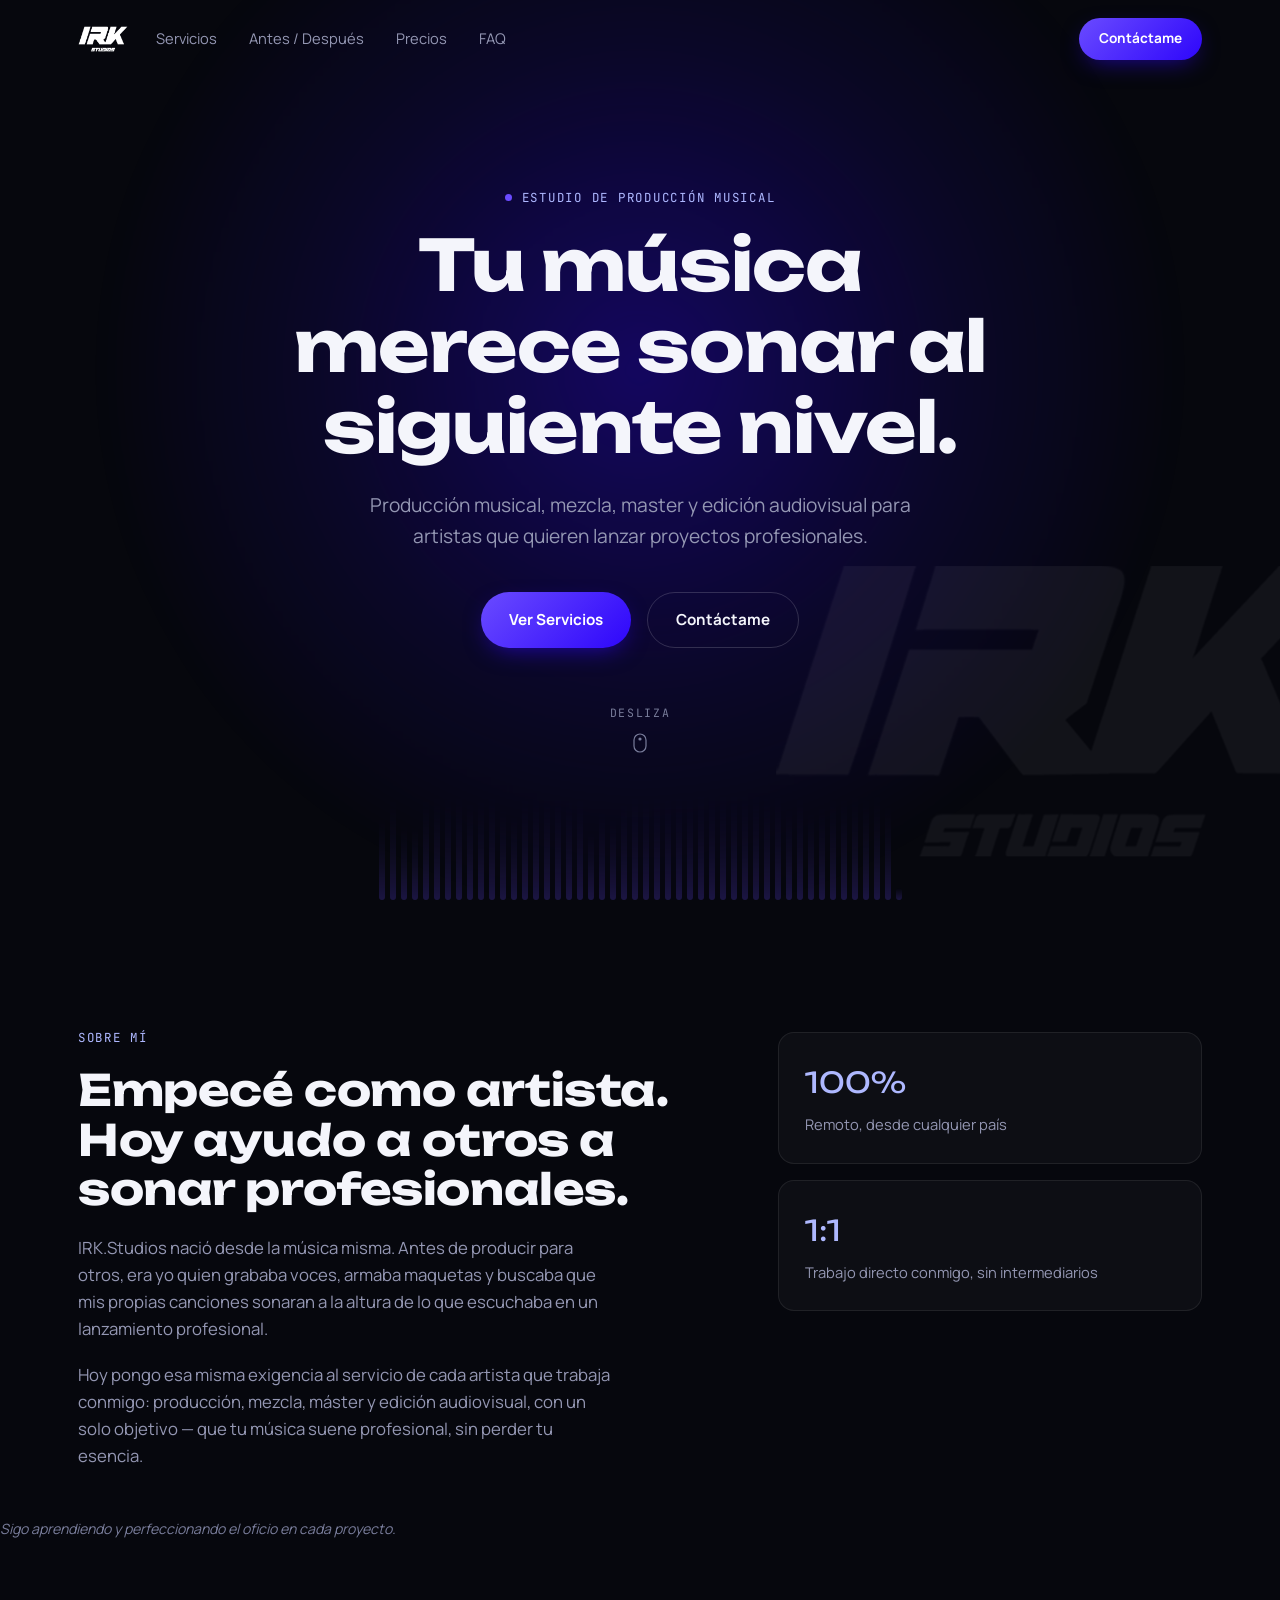
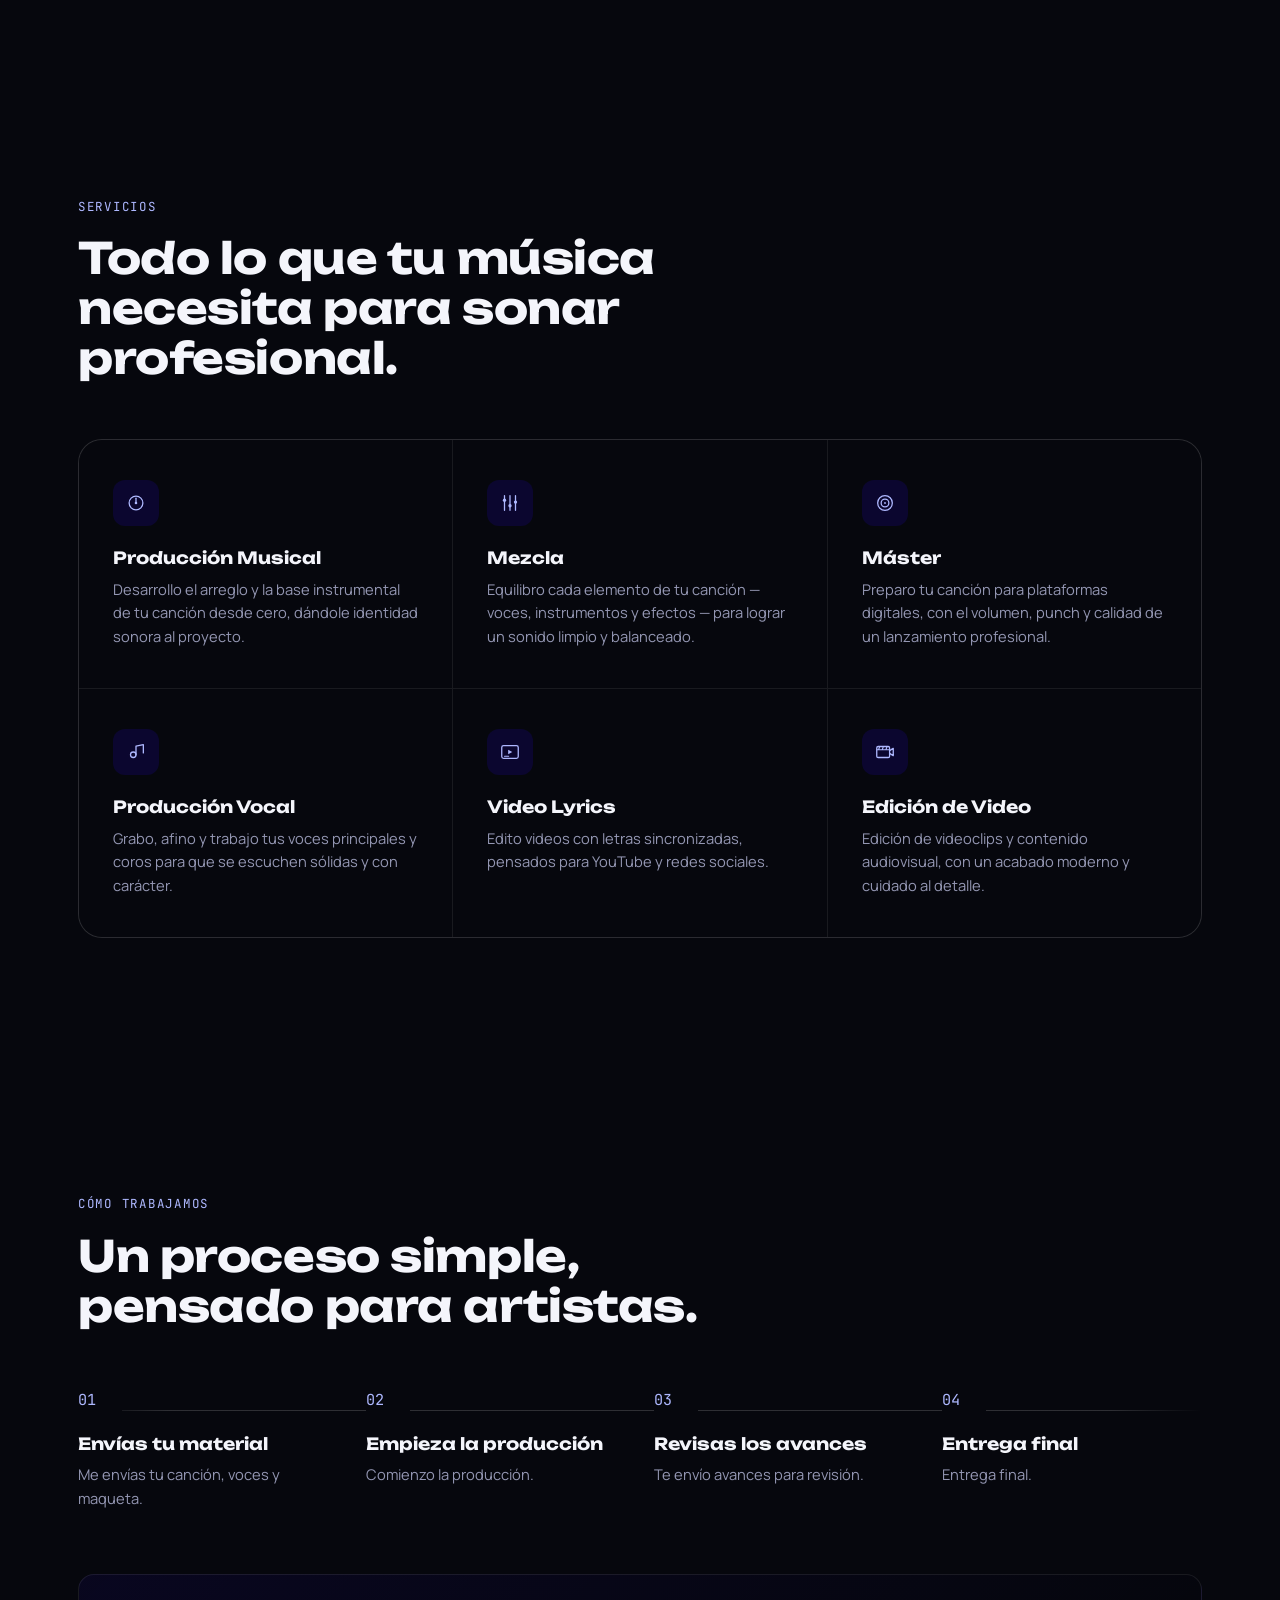
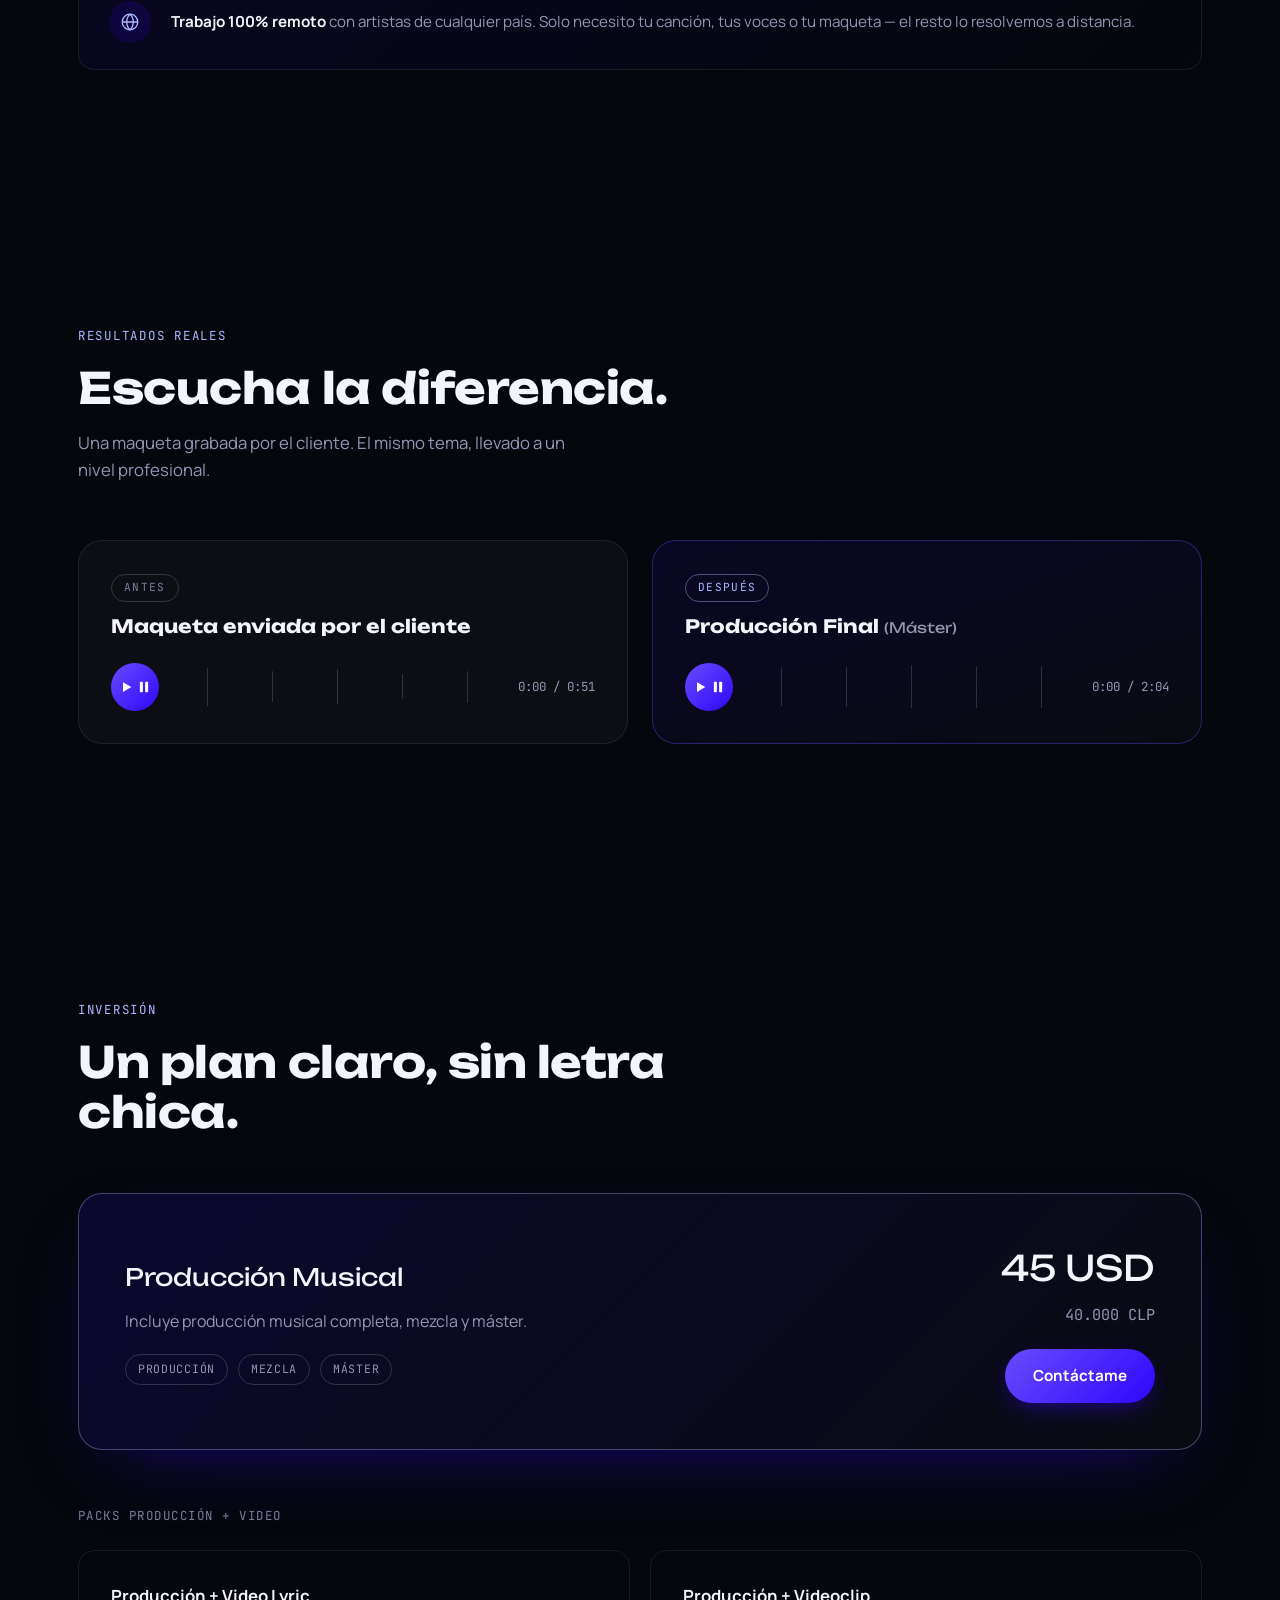
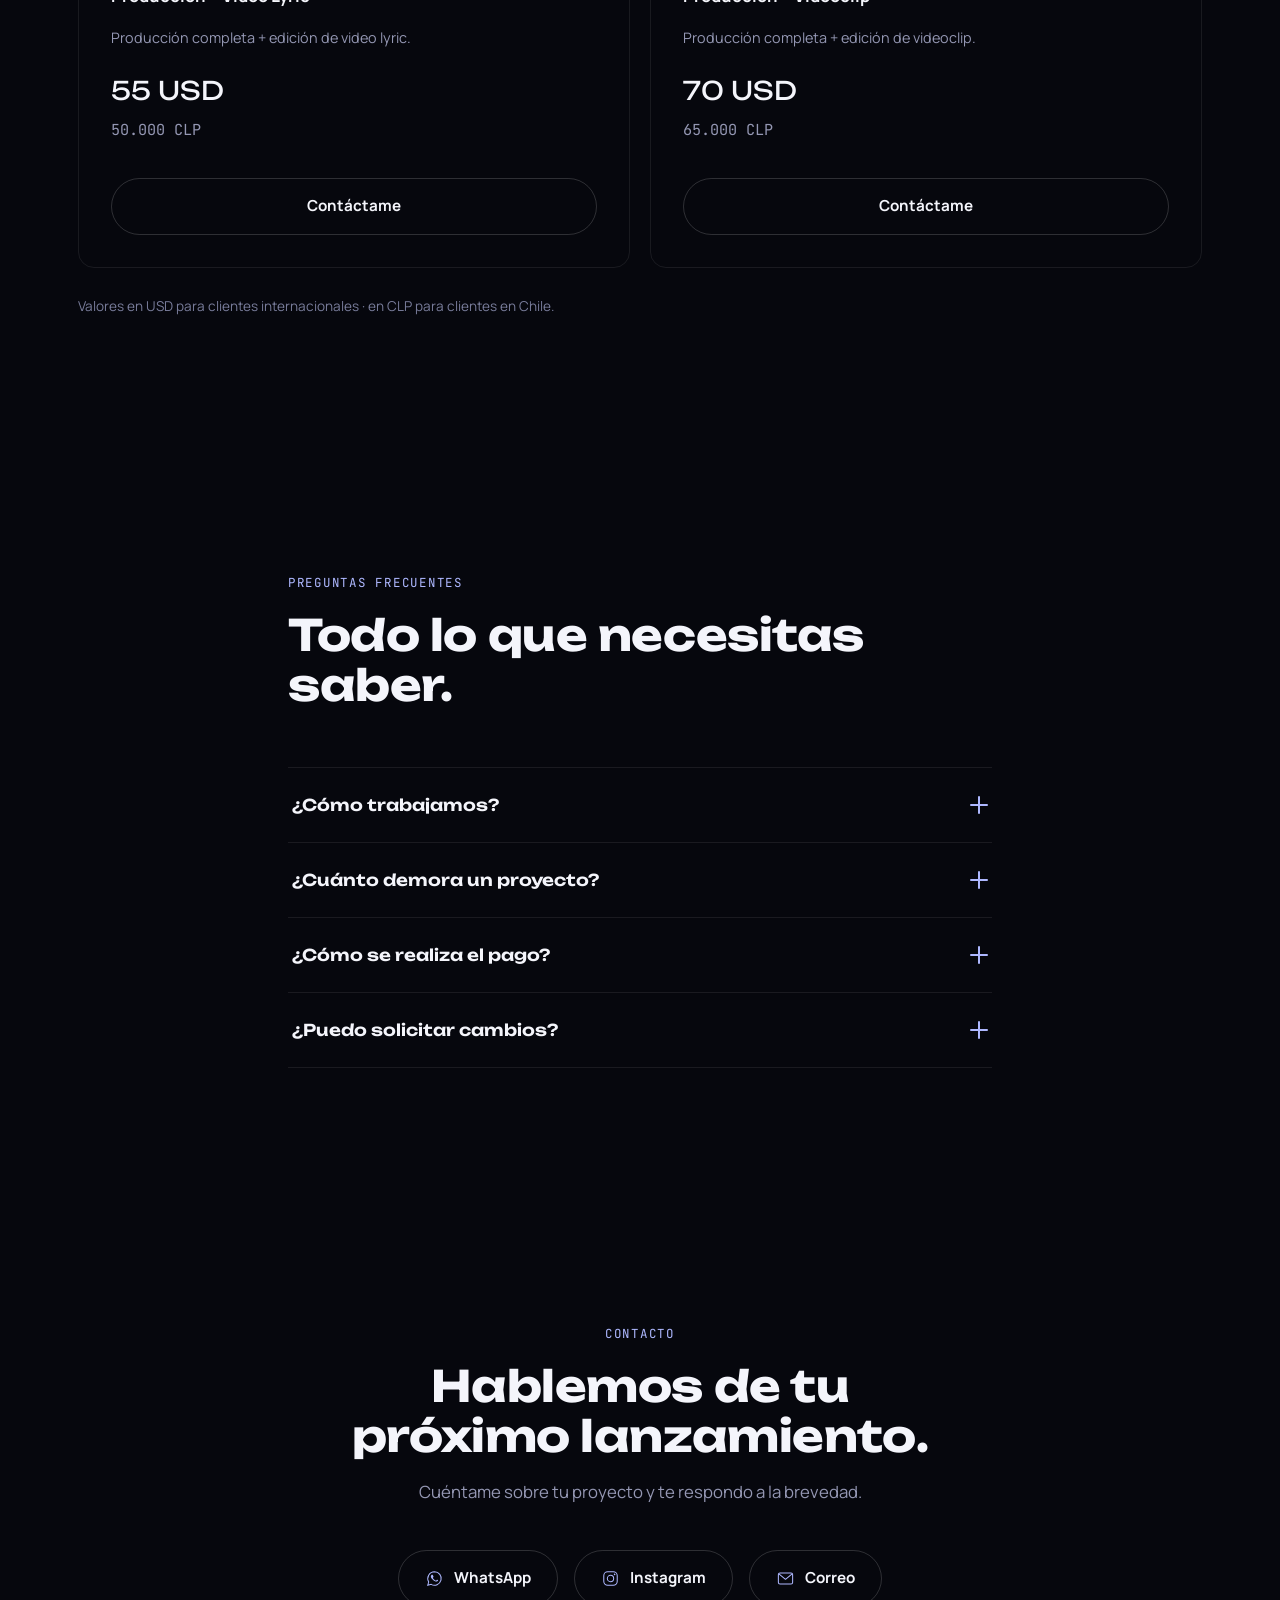
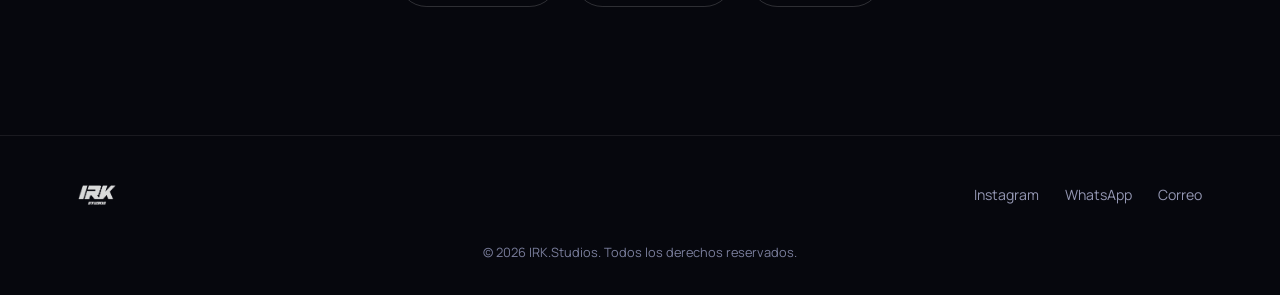
==== index.html @ c89d91d9 "Initial website upload" ====
<!DOCTYPE html>
<html lang="es">
<head>
  <meta charset="UTF-8">
  <meta name="viewport" content="width=device-width, initial-scale=1.0">
  <title>IRK.Studios — Producción Musical, Mezcla y Máster</title>
  <meta name="description" content="IRK.Studios: producción musical, mezcla, máster, producción vocal y edición audiovisual para artistas que quieren sonar profesionales. Trabajo remoto, desde cualquier país.">

  <!-- Open Graph -->
  <meta property="og:type" content="website">
  <meta property="og:title" content="IRK.Studios — Producción Musical, Mezcla y Máster">
  <meta property="og:description" content="Producción musical, mezcla, máster y edición audiovisual para artistas que quieren lanzar proyectos profesionales.">
  <meta property="og:image" content="assets/images/og-cover.jpg">
  <meta property="og:locale" content="es_CL">

  <!-- Favicon -->
  <link rel="icon" type="image/png" sizes="32x32" href="assets/images/favicon-32.png">
  <link rel="icon" type="image/png" sizes="192x192" href="assets/images/favicon-192.png">
  <link rel="apple-touch-icon" sizes="180x180" href="assets/images/favicon-180.png">

  <!-- Fonts -->
  <link rel="preconnect" href="https://fonts.googleapis.com">
  <link rel="preconnect" href="https://fonts.gstatic.com" crossorigin>
  <link href="https://fonts.googleapis.com/css2?family=Unbounded:wght@500;600;700;800&family=Manrope:wght@400;500;600;700&family=JetBrains+Mono:wght@400;500&display=swap" rel="stylesheet">

  <link rel="stylesheet" href="style.css">
</head>
<body>

  <!-- ============ NAV ============ -->
  <header class="nav" id="nav">
    <div class="nav__inner">
      <a href="#top" class="nav__brand" aria-label="IRK.Studios — Inicio">
        <img src="assets/images/irk-logo-white.png" alt="IRK.Studios" class="nav__logo">
      </a>

      <nav class="nav__links" aria-label="Navegación principal">
        <a href="#servicios">Servicios</a>
        <a href="#antes-despues">Antes / Después</a>
        <a href="#precios">Precios</a>
        <a href="#faq">FAQ</a>
      </nav>

      <a href="#contacto" class="btn btn--primary btn--small nav__cta">Contáctame</a>

      <button class="nav__toggle" id="navToggle" aria-label="Abrir menú" aria-expanded="false" aria-controls="mobileMenu">
        <span></span><span></span><span></span>
      </button>
    </div>
  </header>

  <!-- ============ MOBILE MENU ============ -->
  <div class="mobile-menu" id="mobileMenu">
    <nav class="mobile-menu__links" aria-label="Navegación móvil">
      <a href="#servicios">Servicios</a>
      <a href="#antes-despues">Antes / Después</a>
      <a href="#precios">Precios</a>
      <a href="#faq">FAQ</a>
      <a href="#contacto" class="btn btn--primary mobile-menu__cta">Contáctame</a>
    </nav>
    <div class="mobile-menu__social">
      <a href="https://www.instagram.com/irk.studios/" target="_blank" rel="noopener">Instagram</a>
      <!-- TODO: replace with real WhatsApp number -->
      <a href="https://wa.me/56900000000" target="_blank" rel="noopener">WhatsApp</a>
      <!-- TODO: replace with real email -->
      <a href="mailto:contacto@irkstudios.com">Correo</a>
    </div>
  </div>

  <main id="top">

    <!-- ============ HERO ============ -->
    <section class="hero">
      <div class="hero__bg" aria-hidden="true">
        <div class="hero__glow"></div>
        <img src="assets/images/irk-logo-white.png" alt="" class="hero__watermark" aria-hidden="true">
        <div class="hero__eq" id="heroEq"></div>
      </div>

      <div class="hero__content">
        <p class="eyebrow hero__eyebrow"><span class="eyebrow__dot" aria-hidden="true"></span>Estudio de producción musical</p>
        <h1 class="hero__title">Tu música merece sonar al siguiente nivel.</h1>
        <p class="hero__subtitle">Producción musical, mezcla, master y edición audiovisual para artistas que quieren lanzar proyectos profesionales.</p>
        <div class="hero__actions">
          <a href="#servicios" class="btn btn--primary">Ver Servicios</a>
          <a href="#contacto" class="btn btn--ghost">Contáctame</a>
        </div>
      </div>

      <a href="#sobre-mi" class="hero__scroll" aria-label="Desplázate para ver más">
        <span>Desliza</span>
        <svg width="14" height="20" viewBox="0 0 14 20" fill="none"><rect x="1" y="1" width="12" height="18" rx="6" stroke="currentColor" stroke-width="1.2"/><circle class="hero__scroll-dot" cx="7" cy="6" r="1.6" fill="currentColor"/></svg>
      </a>
    </section>

    <!-- ============ ABOUT ============ -->
    <section class="about section" id="sobre-mi">
      <div class="section__inner about__grid reveal">
        <div class="about__main">
          <p class="eyebrow">Sobre mí</p>
          <h2 class="section__title">Empecé como artista.<br>Hoy ayudo a otros a sonar profesionales.</h2>
          <p class="about__text">
            IRK.Studios nació desde la música misma. Antes de producir para otros, era yo quien grababa voces,
            armaba maquetas y buscaba que mis propias canciones sonaran a la altura de lo que escuchaba en
            un lanzamiento profesional.
          </p>
          <p class="about__text">
            Hoy pongo esa misma exigencia al servicio de cada artista que trabaja conmigo: producción, mezcla,
            máster y edición audiovisual, con un solo objetivo — que tu música suene profesional, sin perder tu esencia.
          </p>
        </div>
        <div class="about__side">
          <div class="about__card">
            <span class="about__card-number">100%</span>
            <span class="about__card-label">Remoto, desde cualquier país</span>
          </div>
          <div class="about__card">
            <span class="about__card-number">1:1</span>
            <span class="about__card-label">Trabajo directo conmigo, sin intermediarios</span>
          </div>
        </div>
      </div>
      <p class="about__note reveal">Sigo aprendiendo y perfeccionando el oficio en cada proyecto.</p>
    </section>

    <!-- ============ SERVICES ============ -->
    <section class="services section" id="servicios">
      <div class="section__inner">
        <div class="section__head reveal">
          <p class="eyebrow">Servicios</p>
          <h2 class="section__title">Todo lo que tu música necesita para sonar profesional.</h2>
        </div>

        <div class="services__grid">

          <article class="service-card reveal">
            <span class="service-card__icon">
              <svg viewBox="0 0 24 24" fill="none"><circle cx="12" cy="12" r="7.5" stroke="currentColor" stroke-width="1.4"/><line x1="12" y1="12" x2="12" y2="6.8" stroke="currentColor" stroke-width="1.4" stroke-linecap="round"/><circle cx="12" cy="12" r="1.4" fill="currentColor"/></svg>
            </span>
            <h3>Producción Musical</h3>
            <p>Desarrollo el arreglo y la base instrumental de tu canción desde cero, dándole identidad sonora al proyecto.</p>
          </article>

          <article class="service-card reveal">
            <span class="service-card__icon">
              <svg viewBox="0 0 24 24" fill="none"><line x1="6" y1="4" x2="6" y2="20" stroke="currentColor" stroke-width="1.4" stroke-linecap="round"/><circle cx="6" cy="9" r="1.8" fill="currentColor"/><line x1="12" y1="4" x2="12" y2="20" stroke="currentColor" stroke-width="1.4" stroke-linecap="round"/><circle cx="12" cy="15" r="1.8" fill="currentColor"/><line x1="18" y1="4" x2="18" y2="20" stroke="currentColor" stroke-width="1.4" stroke-linecap="round"/><circle cx="18" cy="11" r="1.8" fill="currentColor"/></svg>
            </span>
            <h3>Mezcla</h3>
            <p>Equilibro cada elemento de tu canción — voces, instrumentos y efectos — para lograr un sonido limpio y balanceado.</p>
          </article>

          <article class="service-card reveal">
            <span class="service-card__icon">
              <svg viewBox="0 0 24 24" fill="none"><circle cx="12" cy="12" r="8" stroke="currentColor" stroke-width="1.4"/><circle cx="12" cy="12" r="4.2" stroke="currentColor" stroke-width="1.4"/><circle cx="12" cy="12" r="1" fill="currentColor"/></svg>
            </span>
            <h3>Máster</h3>
            <p>Preparo tu canción para plataformas digitales, con el volumen, punch y calidad de un lanzamiento profesional.</p>
          </article>

          <article class="service-card reveal">
            <span class="service-card__icon">
              <svg viewBox="0 0 24 24" fill="none"><path d="M9 18a3 3 0 1 0 0-6 3 3 0 0 0 0 6Z" stroke="currentColor" stroke-width="1.4"/><path d="M12 15V5.5L20 4v9" stroke="currentColor" stroke-width="1.4" stroke-linecap="round" stroke-linejoin="round"/></svg>
            </span>
            <h3>Producción Vocal</h3>
            <p>Grabo, afino y trabajo tus voces principales y coros para que se escuchen sólidas y con carácter.</p>
          </article>

          <article class="service-card reveal">
            <span class="service-card__icon">
              <svg viewBox="0 0 24 24" fill="none"><rect x="3" y="5" width="18" height="14" rx="2" stroke="currentColor" stroke-width="1.4"/><path d="M10 9.5 14.5 12 10 14.5v-5Z" fill="currentColor"/><line x1="6" y1="16.6" x2="10.5" y2="16.6" stroke="currentColor" stroke-width="1.2" stroke-linecap="round"/></svg>
            </span>
            <h3>Video Lyrics</h3>
            <p>Edito videos con letras sincronizadas, pensados para YouTube y redes sociales.</p>
          </article>

          <article class="service-card reveal">
            <span class="service-card__icon">
              <svg viewBox="0 0 24 24" fill="none"><rect x="3" y="6" width="14" height="12" rx="1.5" stroke="currentColor" stroke-width="1.4"/><path d="M3 9.5h14M6.2 6 5 9.5M10.2 6 9 9.5M14.2 6 13 9.5" stroke="currentColor" stroke-width="1.2"/><path d="M17 10.5 21 8v8l-4-2.5" stroke="currentColor" stroke-width="1.4" stroke-linejoin="round"/></svg>
            </span>
            <h3>Edición de Video</h3>
            <p>Edición de videoclips y contenido audiovisual, con un acabado moderno y cuidado al detalle.</p>
          </article>

        </div>
      </div>
    </section>

    <!-- ============ WORKFLOW ============ -->
    <section class="workflow section" id="proceso">
      <div class="section__inner">
        <div class="section__head reveal">
          <p class="eyebrow">Cómo trabajamos</p>
          <h2 class="section__title">Un proceso simple, pensado para artistas.</h2>
        </div>

        <ol class="workflow__steps">
          <li class="workflow__step reveal">
            <span class="workflow__number">01</span>
            <h3>Envías tu material</h3>
            <p>Me envías tu canción, voces y maqueta.</p>
          </li>
          <li class="workflow__step reveal">
            <span class="workflow__number">02</span>
            <h3>Empieza la producción</h3>
            <p>Comienzo la producción.</p>
          </li>
          <li class="workflow__step reveal">
            <span class="workflow__number">03</span>
            <h3>Revisas los avances</h3>
            <p>Te envío avances para revisión.</p>
          </li>
          <li class="workflow__step reveal">
            <span class="workflow__number">04</span>
            <h3>Entrega final</h3>
            <p>Entrega final.</p>
          </li>
        </ol>

        <div class="remote-strip reveal">
          <span class="remote-strip__icon" aria-hidden="true">
            <svg viewBox="0 0 24 24" fill="none"><circle cx="12" cy="12" r="8.5" stroke="currentColor" stroke-width="1.4"/><path d="M3.5 12h17M12 3.5c2.4 2.3 3.6 5.2 3.6 8.5s-1.2 6.2-3.6 8.5c-2.4-2.3-3.6-5.2-3.6-8.5S9.6 5.8 12 3.5Z" stroke="currentColor" stroke-width="1.4"/></svg>
          </span>
          <p><strong>Trabajo 100% remoto</strong> con artistas de cualquier país. Solo necesito tu canción, tus voces o tu maqueta — el resto lo resolvemos a distancia.</p>
        </div>
      </div>
    </section>

    <!-- ============ BEFORE / AFTER ============ -->
    <section class="compare section" id="antes-despues">
      <div class="section__inner">
        <div class="section__head reveal">
          <p class="eyebrow">Resultados reales</p>
          <h2 class="section__title">Escucha la diferencia.</h2>
          <p class="section__lead">Una maqueta grabada por el cliente. El mismo tema, llevado a un nivel profesional.</p>
        </div>

        <div class="compare__grid reveal">
          <div class="wave-player" data-track="maqueta">
            <div class="wave-player__head">
              <span class="wave-player__tag">Antes</span>
              <h3>Maqueta enviada por el cliente</h3>
            </div>
            <div class="wave-player__controls">
              <button class="wave-play" type="button" aria-label="Reproducir maqueta">
                <svg class="icon-play" viewBox="0 0 24 24" fill="none"><path d="M8 5.5v13l11-6.5-11-6.5Z" fill="currentColor"/></svg>
                <svg class="icon-pause" viewBox="0 0 24 24" fill="none" hidden><rect x="6.5" y="5" width="4" height="14" rx="1" fill="currentColor"/><rect x="13.5" y="5" width="4" height="14" rx="1" fill="currentColor"/></svg>
              </button>
              <div class="wave-track" tabindex="0" role="slider" aria-label="Progreso de audio" aria-valuemin="0" aria-valuemax="100" aria-valuenow="0">
                <div class="wave-bars wave-bars--bg"></div>
                <div class="wave-progress"><div class="wave-bars wave-bars--fg"></div></div>
              </div>
              <span class="wave-time"><span class="wave-time__current">0:00</span> / <span class="wave-time__duration">0:00</span></span>
            </div>
            <audio class="wave-audio" src="assets/audio/maqueta-cliente.mp3" preload="metadata"></audio>
          </div>

          <div class="wave-player wave-player--accent" data-track="master">
            <div class="wave-player__head">
              <span class="wave-player__tag wave-player__tag--accent">Después</span>
              <h3>Producción Final <span class="wave-player__sub">(Máster)</span></h3>
            </div>
            <div class="wave-player__controls">
              <button class="wave-play" type="button" aria-label="Reproducir producción final">
                <svg class="icon-play" viewBox="0 0 24 24" fill="none"><path d="M8 5.5v13l11-6.5-11-6.5Z" fill="currentColor"/></svg>
                <svg class="icon-pause" viewBox="0 0 24 24" fill="none" hidden><rect x="6.5" y="5" width="4" height="14" rx="1" fill="currentColor"/><rect x="13.5" y="5" width="4" height="14" rx="1" fill="currentColor"/></svg>
              </button>
              <div class="wave-track" tabindex="0" role="slider" aria-label="Progreso de audio" aria-valuemin="0" aria-valuemax="100" aria-valuenow="0">
                <div class="wave-bars wave-bars--bg"></div>
                <div class="wave-progress"><div class="wave-bars wave-bars--fg"></div></div>
              </div>
              <span class="wave-time"><span class="wave-time__current">0:00</span> / <span class="wave-time__duration">0:00</span></span>
            </div>
            <audio class="wave-audio" src="assets/audio/master-final.mp3" preload="metadata"></audio>
          </div>
        </div>
      </div>
    </section>

    <!-- ============ PRICING ============ -->
    <section class="pricing section" id="precios">
      <div class="section__inner">
        <div class="section__head reveal">
          <p class="eyebrow">Inversión</p>
          <h2 class="section__title">Un plan claro, sin letra chica.</h2>
        </div>

        <div class="pricing__featured reveal">
          <div class="price-card price-card--main">
            <div class="price-card__info">
              <span class="price-card__name">Producción Musical</span>
              <p class="price-card__desc">Incluye producción musical completa, mezcla y máster.</p>
              <div class="price-card__tags">
                <span>Producción</span><span>Mezcla</span><span>Máster</span>
              </div>
            </div>
            <div class="price-card__value">
              <span class="price-card__amount">45 USD</span>
              <span class="price-card__amount-alt">40.000 CLP</span>
              <a href="#contacto" class="btn btn--primary">Contáctame</a>
            </div>
          </div>
        </div>

        <p class="pricing__packs-label reveal">Packs producción + video</p>

        <div class="pricing__grid reveal">
          <div class="price-card">
            <span class="price-card__name">Producción + Video Lyric</span>
            <p class="price-card__desc">Producción completa + edición de video lyric.</p>
            <div class="price-card__value price-card__value--stacked">
              <span class="price-card__amount">55 USD</span>
              <span class="price-card__amount-alt">50.000 CLP</span>
            </div>
            <a href="#contacto" class="btn btn--outline">Contáctame</a>
          </div>

          <div class="price-card">
            <span class="price-card__name">Producción + Videoclip</span>
            <p class="price-card__desc">Producción completa + edición de videoclip.</p>
            <div class="price-card__value price-card__value--stacked">
              <span class="price-card__amount">70 USD</span>
              <span class="price-card__amount-alt">65.000 CLP</span>
            </div>
            <a href="#contacto" class="btn btn--outline">Contáctame</a>
          </div>
        </div>

        <p class="pricing__note reveal">Valores en USD para clientes internacionales · en CLP para clientes en Chile.</p>
      </div>
    </section>

    <!-- ============ FAQ ============ -->
    <section class="faq section" id="faq">
      <div class="section__inner section__inner--narrow">
        <div class="section__head reveal">
          <p class="eyebrow">Preguntas frecuentes</p>
          <h2 class="section__title">Todo lo que necesitas saber.</h2>
        </div>

        <div class="faq__list reveal">
          <div class="faq__item">
            <button class="faq__question" aria-expanded="false">
              <span>¿Cómo trabajamos?</span>
              <span class="faq__icon" aria-hidden="true"></span>
            </button>
            <div class="faq__answer">
              <p>Me envías tu canción, tu maqueta o tus voces, y trabajamos el proyecto de forma 100% remota. Durante el proceso te comparto avances para que los revises antes de la entrega final.</p>
            </div>
          </div>

          <div class="faq__item">
            <button class="faq__question" aria-expanded="false">
              <span>¿Cuánto demora un proyecto?</span>
              <span class="faq__icon" aria-hidden="true"></span>
            </button>
            <div class="faq__answer">
              <p>Depende de la complejidad de cada canción. Trabajo con tiempos claros y te mantengo al tanto del avance en cada etapa del proceso.</p>
            </div>
          </div>

          <div class="faq__item">
            <button class="faq__question" aria-expanded="false">
              <span>¿Cómo se realiza el pago?</span>
              <span class="faq__icon" aria-hidden="true"></span>
            </button>
            <div class="faq__answer">
              <p>El pago se realiza preferentemente antes de comenzar el proyecto. Si lo necesitas, también puede dividirse en dos partes. Los proyectos pagados por completo tienen prioridad.</p>
            </div>
          </div>

          <div class="faq__item">
            <button class="faq__question" aria-expanded="false">
              <span>¿Puedo solicitar cambios?</span>
              <span class="faq__icon" aria-hidden="true"></span>
            </button>
            <div class="faq__answer">
              <p>Sí. Durante la revisión de avances puedes pedir ajustes antes de la entrega final, para asegurar que el resultado sea el que buscas.</p>
            </div>
          </div>
        </div>
      </div>
    </section>

    <!-- ============ CONTACT ============ -->
    <section class="contact section" id="contacto">
      <div class="section__inner reveal">
        <p class="eyebrow">Contacto</p>
        <h2 class="section__title contact__title">Hablemos de tu próximo lanzamiento.</h2>
        <p class="contact__lead">Cuéntame sobre tu proyecto y te respondo a la brevedad.</p>

        <div class="contact__actions">
          <!-- TODO: replace with real WhatsApp number, format https://wa.me/56XXXXXXXXX -->
          <a href="https://wa.me/56900000000" target="_blank" rel="noopener" class="contact__btn">
            <svg viewBox="0 0 24 24" fill="none"><path d="M17.5 14.4c-.3-.1-1.6-.8-1.9-.9-.2-.1-.4-.1-.6.1-.2.3-.7.9-.8 1-.2.2-.3.2-.5.1-.3-.1-1.2-.4-2.2-1.4-.8-.7-1.4-1.6-1.5-1.9-.2-.3 0-.5.1-.6l.4-.5c.1-.1.2-.3.2-.4.1-.1.1-.3 0-.4-.1-.1-.6-1.4-.8-1.9-.2-.5-.4-.4-.6-.4h-.5c-.2 0-.4.1-.6.3-.2.3-.8.8-.8 1.9s.8 2.2.9 2.4c.1.2 1.6 2.4 3.8 3.4.5.2 1 .4 1.3.5.5.2 1 .1 1.4.1.4-.1 1.3-.5 1.5-1.1.2-.5.2-1 .1-1.1-.1-.1-.2-.2-.4-.3Z" fill="currentColor"/><path d="M12 3.5a8.5 8.5 0 0 0-7.3 12.8L3.5 20.5l4.3-1.1A8.5 8.5 0 1 0 12 3.5Z" stroke="currentColor" stroke-width="1.3"/></svg>
            WhatsApp
          </a>
          <a href="https://www.instagram.com/irk.studios/" target="_blank" rel="noopener" class="contact__btn">
            <svg viewBox="0 0 24 24" fill="none"><rect x="3.5" y="3.5" width="17" height="17" rx="5" stroke="currentColor" stroke-width="1.3"/><circle cx="12" cy="12" r="4" stroke="currentColor" stroke-width="1.3"/><circle cx="17.2" cy="6.8" r="1" fill="currentColor"/></svg>
            Instagram
          </a>
          <!-- TODO: replace with real email address -->
          <a href="mailto:contacto@irkstudios.com" class="contact__btn">
            <svg viewBox="0 0 24 24" fill="none"><rect x="3" y="5" width="18" height="14" rx="2" stroke="currentColor" stroke-width="1.3"/><path d="M4 6.5 12 13l8-6.5" stroke="currentColor" stroke-width="1.3" stroke-linecap="round" stroke-linejoin="round"/></svg>
            Correo
          </a>
        </div>
      </div>
    </section>

  </main>

  <!-- ============ FOOTER ============ -->
  <footer class="footer">
    <div class="footer__inner">
      <img src="assets/images/irk-logo-white.png" alt="IRK.Studios" class="footer__logo">
      <div class="footer__social">
        <a href="https://www.instagram.com/irk.studios/" target="_blank" rel="noopener">Instagram</a>
        <a href="https://wa.me/56900000000" target="_blank" rel="noopener">WhatsApp</a>
        <a href="mailto:contacto@irkstudios.com">Correo</a>
      </div>
    </div>
    <p class="footer__copy">© <span id="year">2026</span> IRK.Studios. Todos los derechos reservados.</p>
  </footer>

  <script src="script.js"></script>
</body>
</html>
---- style.css ----
/* ==========================================================================
   IRK.Studios — Stylesheet
   Design system: deep space background, electric blue (#2E06FB) brand accent,
   Unbounded (display) / Manrope (body) / JetBrains Mono (labels & data).
   ========================================================================== */

/* ---------- Design tokens ---------- */
:root {
  --bg: #06070d;
  --bg-elevated: #0d0f1e;
  --bg-elevated-2: #12142a;

  --blue: #2e06fb;
  --blue-light: #6a4bff;
  --blue-ice: #aeb8ff;

  --text: #f4f5fb;
  --text-muted: #9497b3;
  --text-faint: #797d9b;

  --line: rgba(255, 255, 255, 0.08);
  --line-strong: rgba(255, 255, 255, 0.16);
  --glass: rgba(255, 255, 255, 0.03);

  --font-display: 'Unbounded', sans-serif;
  --font-body: 'Manrope', sans-serif;
  --font-mono: 'JetBrains Mono', monospace;

  --container: 1180px;
  --section-pad: clamp(72px, 10vw, 140px);
  --radius-lg: 24px;
  --radius-md: 16px;
  --radius-sm: 10px;

  --ease: cubic-bezier(0.16, 1, 0.3, 1);
}

/* ---------- Reset ---------- */
* , *::before, *::after { box-sizing: border-box; }
html { scroll-behavior: smooth; }

@media (prefers-reduced-motion: reduce) {
  html { scroll-behavior: auto; }
  * , *::before, *::after {
    animation-duration: 0.001ms !important;
    animation-iteration-count: 1 !important;
    transition-duration: 0.001ms !important;
    scroll-behavior: auto !important;
  }
}

body {
  margin: 0;
  background: var(--bg);
  color: var(--text);
  font-family: var(--font-body);
  font-size: 16px;
  line-height: 1.6;
  -webkit-font-smoothing: antialiased;
  overflow-x: hidden;
}

img { max-width: 100%; display: block; }
a { color: inherit; text-decoration: none; }
ul, ol { margin: 0; padding: 0; list-style: none; }
button { font: inherit; color: inherit; background: none; border: 0; cursor: pointer; padding: 0; }

h1, h2, h3 { font-family: var(--font-display); font-weight: 700; margin: 0; line-height: 1.15; }
p { margin: 0; }

:focus-visible {
  outline: 2px solid var(--blue-ice);
  outline-offset: 3px;
  border-radius: 4px;
}

/* ---------- Layout utilities ---------- */
.section { padding: var(--section-pad) 0; position: relative; }
.section__inner { max-width: var(--container); margin: 0 auto; padding: 0 28px; }
.section__inner--narrow { max-width: 760px; }

.section__head { max-width: 640px; margin-bottom: 56px; }
.section__title { font-size: clamp(1.9rem, 3.4vw, 2.7rem); letter-spacing: -0.01em; }
.section__lead { margin-top: 16px; color: var(--text-muted); font-size: 1.05rem; max-width: 520px; }

.eyebrow {
  font-family: var(--font-mono);
  font-size: 0.78rem;
  letter-spacing: 0.14em;
  text-transform: uppercase;
  color: var(--blue-ice);
  display: flex;
  align-items: center;
  gap: 10px;
  margin: 0 0 18px;
}
.eyebrow__dot {
  width: 7px; height: 7px; border-radius: 50%;
  background: var(--blue-light);
  box-shadow: 0 0 0 0 rgba(106,75,255,0.6);
  animation: pulse-dot 2.4s var(--ease) infinite;
  flex-shrink: 0;
}
@keyframes pulse-dot {
  0% { box-shadow: 0 0 0 0 rgba(106,75,255,0.55); }
  70% { box-shadow: 0 0 0 9px rgba(106,75,255,0); }
  100% { box-shadow: 0 0 0 0 rgba(106,75,255,0); }
}

/* Scroll reveal */
.reveal { opacity: 0; transform: translateY(24px); transition: opacity 0.8s var(--ease), transform 0.8s var(--ease); }
.reveal.is-visible { opacity: 1; transform: translateY(0); }
@media (prefers-reduced-motion: reduce) {
  .reveal { opacity: 1; transform: none; }
}

/* ---------- Buttons ---------- */
.btn {
  display: inline-flex;
  align-items: center;
  justify-content: center;
  gap: 8px;
  font-family: var(--font-body);
  font-weight: 700;
  font-size: 0.95rem;
  padding: 15px 28px;
  border-radius: 999px;
  transition: transform 0.3s var(--ease), box-shadow 0.3s var(--ease), background 0.3s var(--ease), border-color 0.3s var(--ease);
  white-space: nowrap;
}
.btn--primary {
  background: linear-gradient(135deg, var(--blue-light), var(--blue));
  color: #fff;
  box-shadow: 0 8px 24px -8px rgba(46, 6, 251, 0.65);
}
.btn--primary:hover { transform: translateY(-2px); box-shadow: 0 12px 32px -8px rgba(46, 6, 251, 0.8); }
.btn--ghost {
  background: transparent;
  border: 1px solid var(--line-strong);
  color: var(--text);
}
.btn--ghost:hover { border-color: var(--blue-ice); background: rgba(174,184,255,0.06); }
.btn--outline {
  background: transparent;
  border: 1px solid var(--line-strong);
  color: var(--text);
  width: 100%;
}
.btn--outline:hover { border-color: var(--blue-ice); background: rgba(174,184,255,0.06); }
.btn--small { padding: 10px 20px; font-size: 0.85rem; }

/* ==========================================================================
   NAV
   ========================================================================== */
.nav {
  position: fixed;
  top: 0; left: 0; right: 0;
  z-index: 100;
  padding: 18px 0;
  transition: padding 0.35s var(--ease), background 0.35s var(--ease), border-color 0.35s var(--ease);
  border-bottom: 1px solid transparent;
}
.nav.is-scrolled {
  padding: 12px 0;
  background: rgba(6, 7, 13, 0.75);
  backdrop-filter: blur(16px);
  -webkit-backdrop-filter: blur(16px);
  border-bottom-color: var(--line);
}
.nav__inner {
  max-width: var(--container);
  margin: 0 auto;
  padding: 0 28px;
  display: flex;
  align-items: center;
  gap: 28px;
}
.nav__brand { flex-shrink: 0; line-height: 0; }
.nav__logo { height: 26px; width: auto; }
.nav__links {
  display: flex;
  gap: 32px;
  margin-right: auto;
  font-size: 0.92rem;
  color: var(--text-muted);
}
.nav__links a { transition: color 0.25s; }
.nav__links a:hover { color: var(--text); }
.nav__cta { flex-shrink: 0; }
.nav__toggle {
  display: none;
  flex-direction: column;
  justify-content: center;
  gap: 5px;
  width: 34px; height: 34px;
  flex-shrink: 0;
}
.nav__toggle span {
  display: block; height: 2px; width: 100%;
  background: var(--text);
  border-radius: 2px;
  transition: transform 0.3s var(--ease), opacity 0.3s var(--ease);
}
.nav__toggle[aria-expanded="true"] span:nth-child(1) { transform: translateY(7px) rotate(45deg); }
.nav__toggle[aria-expanded="true"] span:nth-child(2) { opacity: 0; }
.nav__toggle[aria-expanded="true"] span:nth-child(3) { transform: translateY(-7px) rotate(-45deg); }

/* Mobile menu overlay */
.mobile-menu {
  position: fixed;
  inset: 0;
  z-index: 90;
  background: rgba(6,7,13,0.98);
  backdrop-filter: blur(20px);
  display: flex;
  flex-direction: column;
  justify-content: center;
  padding: 100px 32px 60px;
  transform: translateY(-100%);
  opacity: 0;
  transition: transform 0.45s var(--ease), opacity 0.4s var(--ease);
  pointer-events: none;
}
.mobile-menu.is-open { transform: translateY(0); opacity: 1; pointer-events: auto; }
.mobile-menu__links { display: flex; flex-direction: column; gap: 26px; }
.mobile-menu__links a { font-family: var(--font-display); font-size: 1.6rem; font-weight: 600; }
.mobile-menu__cta { align-self: flex-start; margin-top: 12px; }
.mobile-menu__social {
  display: flex; gap: 24px;
  margin-top: 60px;
  font-family: var(--font-mono);
  font-size: 0.85rem;
  color: var(--text-muted);
}

/* ==========================================================================
   HERO
   ========================================================================== */
.hero {
  position: relative;
  min-height: 100svh;
  display: flex;
  flex-direction: column;
  align-items: center;
  justify-content: center;
  padding: 140px 28px 100px;
  overflow: hidden;
}
.hero__bg { position: absolute; inset: 0; z-index: 0; overflow: hidden; }
.hero__glow {
  position: absolute;
  top: -20%; left: 50%;
  width: 1100px; height: 1100px;
  transform: translateX(-50%);
  background: radial-gradient(circle, rgba(46,6,251,0.35) 0%, rgba(46,6,251,0.12) 40%, transparent 70%);
  filter: blur(10px);
}
.hero__watermark {
  position: absolute;
  right: -6%;
  bottom: 4%;
  width: min(46vw, 620px);
  height: auto;
  opacity: 0.05;
  mix-blend-mode: screen;
  pointer-events: none;
}
.hero__eq {
  position: absolute;
  left: 0; right: 0; bottom: 0;
  height: 120px;
  display: flex;
  align-items: flex-end;
  justify-content: center;
  gap: 5px;
  padding: 0 10%;
  opacity: 0.22;
  mask-image: linear-gradient(to top, black, transparent);
  -webkit-mask-image: linear-gradient(to top, black, transparent);
}
.hero__eq span {
  flex: 1;
  max-width: 6px;
  background: linear-gradient(to top, var(--blue-light), transparent);
  border-radius: 3px;
  animation: eq-bounce 2.6s ease-in-out infinite;
}
@keyframes eq-bounce {
  0%, 100% { transform: scaleY(0.3); }
  50% { transform: scaleY(1); }
}
@media (prefers-reduced-motion: reduce) {
  .hero__eq span { animation: none; transform: scaleY(0.6); }
}

.hero__content { position: relative; z-index: 1; max-width: 780px; text-align: center; }
.hero__eyebrow { justify-content: center; }
.hero__title {
  font-size: clamp(2.4rem, 6vw, 4.4rem);
  letter-spacing: -0.015em;
  margin-bottom: 22px;
}
.hero__subtitle {
  font-size: clamp(1rem, 1.6vw, 1.2rem);
  color: var(--text-muted);
  max-width: 560px;
  margin: 0 auto 40px;
}
.hero__actions { display: flex; gap: 16px; justify-content: center; flex-wrap: wrap; }

.hero__scroll {
  position: relative;
  z-index: 1;
  margin-top: 56px;
  display: flex;
  flex-direction: column;
  align-items: center;
  gap: 10px;
  font-family: var(--font-mono);
  font-size: 0.72rem;
  letter-spacing: 0.14em;
  text-transform: uppercase;
  color: var(--text-faint);
}
.hero__scroll-dot { animation: scroll-move 2s ease-in-out infinite; }
@keyframes scroll-move {
  0%, 100% { transform: translateY(0); opacity: 1; }
  50% { transform: translateY(6px); opacity: 0.3; }
}

/* ==========================================================================
   ABOUT
   ========================================================================== */
.about__grid {
  display: grid;
  grid-template-columns: 1.5fr 1fr;
  gap: 64px;
  align-items: start;
}
.about__text { color: var(--text-muted); font-size: 1.05rem; margin-top: 20px; max-width: 540px; }
.about__side { display: flex; flex-direction: column; gap: 16px; margin-top: 4px; }
.about__card {
  border: 1px solid var(--line);
  background: var(--glass);
  border-radius: var(--radius-md);
  padding: 26px;
  display: flex;
  flex-direction: column;
  gap: 8px;
}
.about__card-number { font-family: var(--font-display); font-size: 1.8rem; color: var(--blue-ice); }
.about__card-label { color: var(--text-muted); font-size: 0.92rem; }
.about__note {
  margin-top: 48px;
  color: var(--text-faint);
  font-size: 0.88rem;
  font-style: italic;
}

/* ==========================================================================
   SERVICES
   ========================================================================== */
.services__grid {
  display: grid;
  grid-template-columns: repeat(3, 1fr);
  gap: 1px;
  background: var(--line);
  border: 1px solid var(--line);
  border-radius: var(--radius-lg);
  overflow: hidden;
}
.service-card {
  background: var(--bg);
  padding: 40px 34px;
  transition: background 0.35s var(--ease);
}
.service-card:hover { background: var(--bg-elevated); }
.service-card__icon {
  width: 46px; height: 46px;
  display: flex; align-items: center; justify-content: center;
  border-radius: 12px;
  background: rgba(46, 6, 251, 0.14);
  color: var(--blue-ice);
  margin-bottom: 22px;
}
.service-card__icon svg { width: 22px; height: 22px; }
.service-card h3 { font-size: 1.05rem; margin-bottom: 10px; }
.service-card p { color: var(--text-muted); font-size: 0.92rem; }

/* ==========================================================================
   WORKFLOW
   ========================================================================== */
.workflow__steps {
  display: grid;
  grid-template-columns: repeat(4, 1fr);
  gap: 28px;
  position: relative;
}
.workflow__steps::before {
  content: "";
  position: absolute;
  top: 22px; left: 0; right: 0;
  height: 1px;
  background: linear-gradient(to right, transparent, var(--line-strong) 8%, var(--line-strong) 92%, transparent);
}
.workflow__step { position: relative; }
.workflow__number {
  display: block;
  font-family: var(--font-mono);
  font-size: 0.95rem;
  color: var(--blue-ice);
  background: var(--bg);
  width: 44px;
  margin-bottom: 22px;
  position: relative;
  z-index: 1;
}
.workflow__step h3 { font-size: 1.05rem; margin-bottom: 10px; }
.workflow__step p { color: var(--text-muted); font-size: 0.92rem; }

.remote-strip {
  margin-top: 64px;
  display: flex;
  align-items: center;
  gap: 20px;
  padding: 26px 30px;
  border: 1px solid var(--line);
  border-radius: var(--radius-md);
  background: linear-gradient(135deg, rgba(46,6,251,0.08), transparent);
}
.remote-strip__icon {
  flex-shrink: 0;
  width: 42px; height: 42px;
  display: flex; align-items: center; justify-content: center;
  border-radius: 50%;
  background: rgba(46,6,251,0.15);
  color: var(--blue-ice);
}
.remote-strip__icon svg { width: 22px; height: 22px; }
.remote-strip p { color: var(--text-muted); font-size: 0.95rem; }
.remote-strip strong { color: var(--text); }

/* ==========================================================================
   COMPARE (Before / After waveform players)
   ========================================================================== */
.compare__grid {
  display: grid;
  grid-template-columns: 1fr 1fr;
  gap: 24px;
}
.wave-player {
  border: 1px solid var(--line);
  border-radius: var(--radius-lg);
  padding: 32px;
  background: var(--glass);
}
.wave-player--accent {
  border-color: rgba(106, 75, 255, 0.35);
  background: linear-gradient(160deg, rgba(46,6,251,0.1), rgba(255,255,255,0.02));
}
.wave-player__head { margin-bottom: 26px; }
.wave-player__tag {
  display: inline-block;
  font-family: var(--font-mono);
  font-size: 0.7rem;
  letter-spacing: 0.12em;
  text-transform: uppercase;
  color: var(--text-faint);
  border: 1px solid var(--line-strong);
  border-radius: 999px;
  padding: 4px 12px;
  margin-bottom: 14px;
}
.wave-player__tag--accent { color: var(--blue-ice); border-color: rgba(174,184,255,0.4); }
.wave-player__head h3 { font-size: 1.15rem; }
.wave-player__sub { color: var(--text-muted); font-weight: 400; font-size: 0.9rem; }

.wave-player__controls { display: flex; align-items: center; gap: 18px; }
.wave-play {
  flex-shrink: 0;
  width: 48px; height: 48px;
  border-radius: 50%;
  background: linear-gradient(135deg, var(--blue-light), var(--blue));
  display: flex; align-items: center; justify-content: center;
  color: #fff;
  transition: transform 0.25s var(--ease);
}
.wave-play:hover { transform: scale(1.06); }
.wave-play svg { width: 18px; height: 18px; }

.wave-track {
  position: relative;
  flex: 1;
  min-width: 0;
  height: 44px;
  cursor: pointer;
  overflow: hidden;
}
.wave-bars {
  position: absolute; inset: 0;
  display: flex;
  align-items: center;
  gap: 2px;
}
.wave-bars span { flex: 1; min-width: 0; border-radius: 2px; background: var(--line-strong); }
.wave-bars--fg span { background: var(--blue-ice); }
.wave-progress {
  position: absolute; inset: 0;
  width: 0%;
  overflow: hidden;
}
.wave-time {
  flex-shrink: 0;
  font-family: var(--font-mono);
  font-size: 0.78rem;
  color: var(--text-muted);
  white-space: nowrap;
}

/* ==========================================================================
   PRICING
   ========================================================================== */
.price-card--main {
  border: 1px solid rgba(174,184,255,0.35);
  border-radius: var(--radius-lg);
  padding: 46px;
  background: linear-gradient(135deg, rgba(46,6,251,0.14), rgba(255,255,255,0.02));
  display: flex;
  justify-content: space-between;
  align-items: center;
  gap: 40px;
  box-shadow: 0 30px 80px -40px rgba(46,6,251,0.55);
}
.price-card__name { font-family: var(--font-display); font-size: 1.5rem; }
.price-card__desc { color: var(--text-muted); margin-top: 12px; max-width: 420px; }
.price-card__tags { display: flex; gap: 10px; margin-top: 20px; flex-wrap: wrap; }
.price-card__tags span {
  font-family: var(--font-mono);
  font-size: 0.72rem;
  letter-spacing: 0.06em;
  text-transform: uppercase;
  border: 1px solid var(--line-strong);
  border-radius: 999px;
  padding: 5px 12px;
  color: var(--text-muted);
}
.price-card__value { text-align: right; display: flex; flex-direction: column; align-items: flex-end; gap: 6px; flex-shrink: 0; }
.price-card__amount { font-family: var(--font-display); font-size: 2.2rem; color: var(--text); }
.price-card__amount-alt { font-family: var(--font-mono); color: var(--text-muted); font-size: 0.95rem; margin-bottom: 10px; }
.price-card__value .btn { margin-top: 6px; }

.pricing__packs-label {
  font-family: var(--font-mono);
  font-size: 0.78rem;
  letter-spacing: 0.12em;
  text-transform: uppercase;
  color: var(--text-faint);
  margin: 56px 0 24px;
}
.pricing__grid { display: grid; grid-template-columns: 1fr 1fr; gap: 20px; }
.pricing__grid .price-card {
  border: 1px solid var(--line);
  border-radius: var(--radius-md);
  padding: 32px;
  display: flex;
  flex-direction: column;
  gap: 4px;
  transition: border-color 0.3s var(--ease), transform 0.3s var(--ease);
}
.pricing__grid .price-card:hover { border-color: var(--line-strong); transform: translateY(-3px); }
.pricing__grid .price-card__name { font-size: 1.05rem; font-family: var(--font-body); font-weight: 700; }
.pricing__grid .price-card__desc { font-size: 0.9rem; margin-bottom: 18px; }
.price-card__value--stacked { align-items: flex-start; text-align: left; margin-bottom: 22px; }
.price-card__value--stacked .price-card__amount { font-size: 1.6rem; }

.pricing__note { margin-top: 28px; color: var(--text-faint); font-size: 0.85rem; }

/* ==========================================================================
   FAQ
   ========================================================================== */
.faq__list { border-top: 1px solid var(--line); }
.faq__item { border-bottom: 1px solid var(--line); }
.faq__question {
  width: 100%;
  display: flex;
  align-items: center;
  justify-content: space-between;
  padding: 24px 4px;
  text-align: left;
  font-family: var(--font-display);
  font-size: 1.02rem;
  font-weight: 600;
}
.faq__icon {
  position: relative;
  width: 18px; height: 18px;
  flex-shrink: 0;
}
.faq__icon::before, .faq__icon::after {
  content: "";
  position: absolute;
  background: var(--blue-ice);
  border-radius: 2px;
  transition: transform 0.3s var(--ease);
}
.faq__icon::before { top: 50%; left: 0; width: 100%; height: 2px; transform: translateY(-50%); }
.faq__icon::after { left: 50%; top: 0; height: 100%; width: 2px; transform: translateX(-50%); }
.faq__question[aria-expanded="true"] .faq__icon::after { transform: translateX(-50%) rotate(90deg); opacity: 0; }

.faq__answer {
  display: grid;
  grid-template-rows: 0fr;
  transition: grid-template-rows 0.4s var(--ease);
}
.faq__answer > p {
  overflow: hidden;
  color: var(--text-muted);
  padding-right: 40px;
}
.faq__item.is-open .faq__answer { grid-template-rows: 1fr; }
.faq__answer > * { min-height: 0; }
.faq__item.is-open .faq__answer > p { padding-bottom: 22px; }

/* ==========================================================================
   CONTACT
   ========================================================================== */
.contact .section__inner { text-align: center; display: flex; flex-direction: column; align-items: center; }
.contact__title { max-width: 620px; }
.contact__lead { color: var(--text-muted); margin-top: 18px; font-size: 1.05rem; }
.contact__actions { display: flex; gap: 16px; margin-top: 44px; flex-wrap: wrap; justify-content: center; }
.contact__btn {
  display: flex; align-items: center; gap: 10px;
  padding: 15px 26px;
  border: 1px solid var(--line-strong);
  border-radius: 999px;
  font-weight: 700;
  font-size: 0.95rem;
  transition: border-color 0.3s var(--ease), background 0.3s var(--ease), transform 0.3s var(--ease);
}
.contact__btn svg { width: 19px; height: 19px; color: var(--blue-ice); }
.contact__btn:hover { border-color: var(--blue-ice); background: rgba(174,184,255,0.06); transform: translateY(-2px); }

/* ==========================================================================
   FOOTER
   ========================================================================== */
.footer { border-top: 1px solid var(--line); padding: 48px 0 32px; }
.footer__inner {
  max-width: var(--container);
  margin: 0 auto;
  padding: 0 28px;
  display: flex;
  align-items: center;
  justify-content: space-between;
  gap: 20px;
  flex-wrap: wrap;
}
.footer__logo { height: 20px; width: auto; opacity: 0.85; }
.footer__social { display: flex; gap: 26px; font-size: 0.88rem; color: var(--text-muted); }
.footer__social a:hover { color: var(--text); }
.footer__copy {
  text-align: center;
  color: var(--text-faint);
  font-size: 0.8rem;
  margin-top: 36px;
}

/* ==========================================================================
   RESPONSIVE
   ========================================================================== */
@media (max-width: 900px) {
  .nav__links, .nav__cta { display: none; }
  .nav__toggle { display: flex; }

  .about__grid { grid-template-columns: 1fr; gap: 40px; }
  .services__grid { grid-template-columns: repeat(2, 1fr); }
  .workflow__steps { grid-template-columns: repeat(2, 1fr); row-gap: 40px; }
  .workflow__steps::before { display: none; }
  .compare__grid { grid-template-columns: 1fr; }
  .pricing__grid { grid-template-columns: 1fr; }
  .price-card--main { flex-direction: column; align-items: flex-start; gap: 28px; }
  .price-card__value { align-items: flex-start; text-align: left; width: 100%; }
  .price-card__value .btn { width: 100%; }
}

@media (max-width: 560px) {
  .section { padding: 64px 0; }
  .services__grid { grid-template-columns: 1fr; }
  .workflow__steps { grid-template-columns: 1fr; }
  .hero__actions { flex-direction: column; width: 100%; }
  .hero__actions .btn { width: 100%; }
  .contact__actions { flex-direction: column; width: 100%; }
  .contact__btn { justify-content: center; }
  .wave-player { padding: 24px 20px; }
  .wave-player__controls { gap: 12px; }
  .wave-time { font-size: 0.68rem; }
  .price-card--main { padding: 30px 24px; }
  .footer__inner { flex-direction: column; text-align: center; }
}
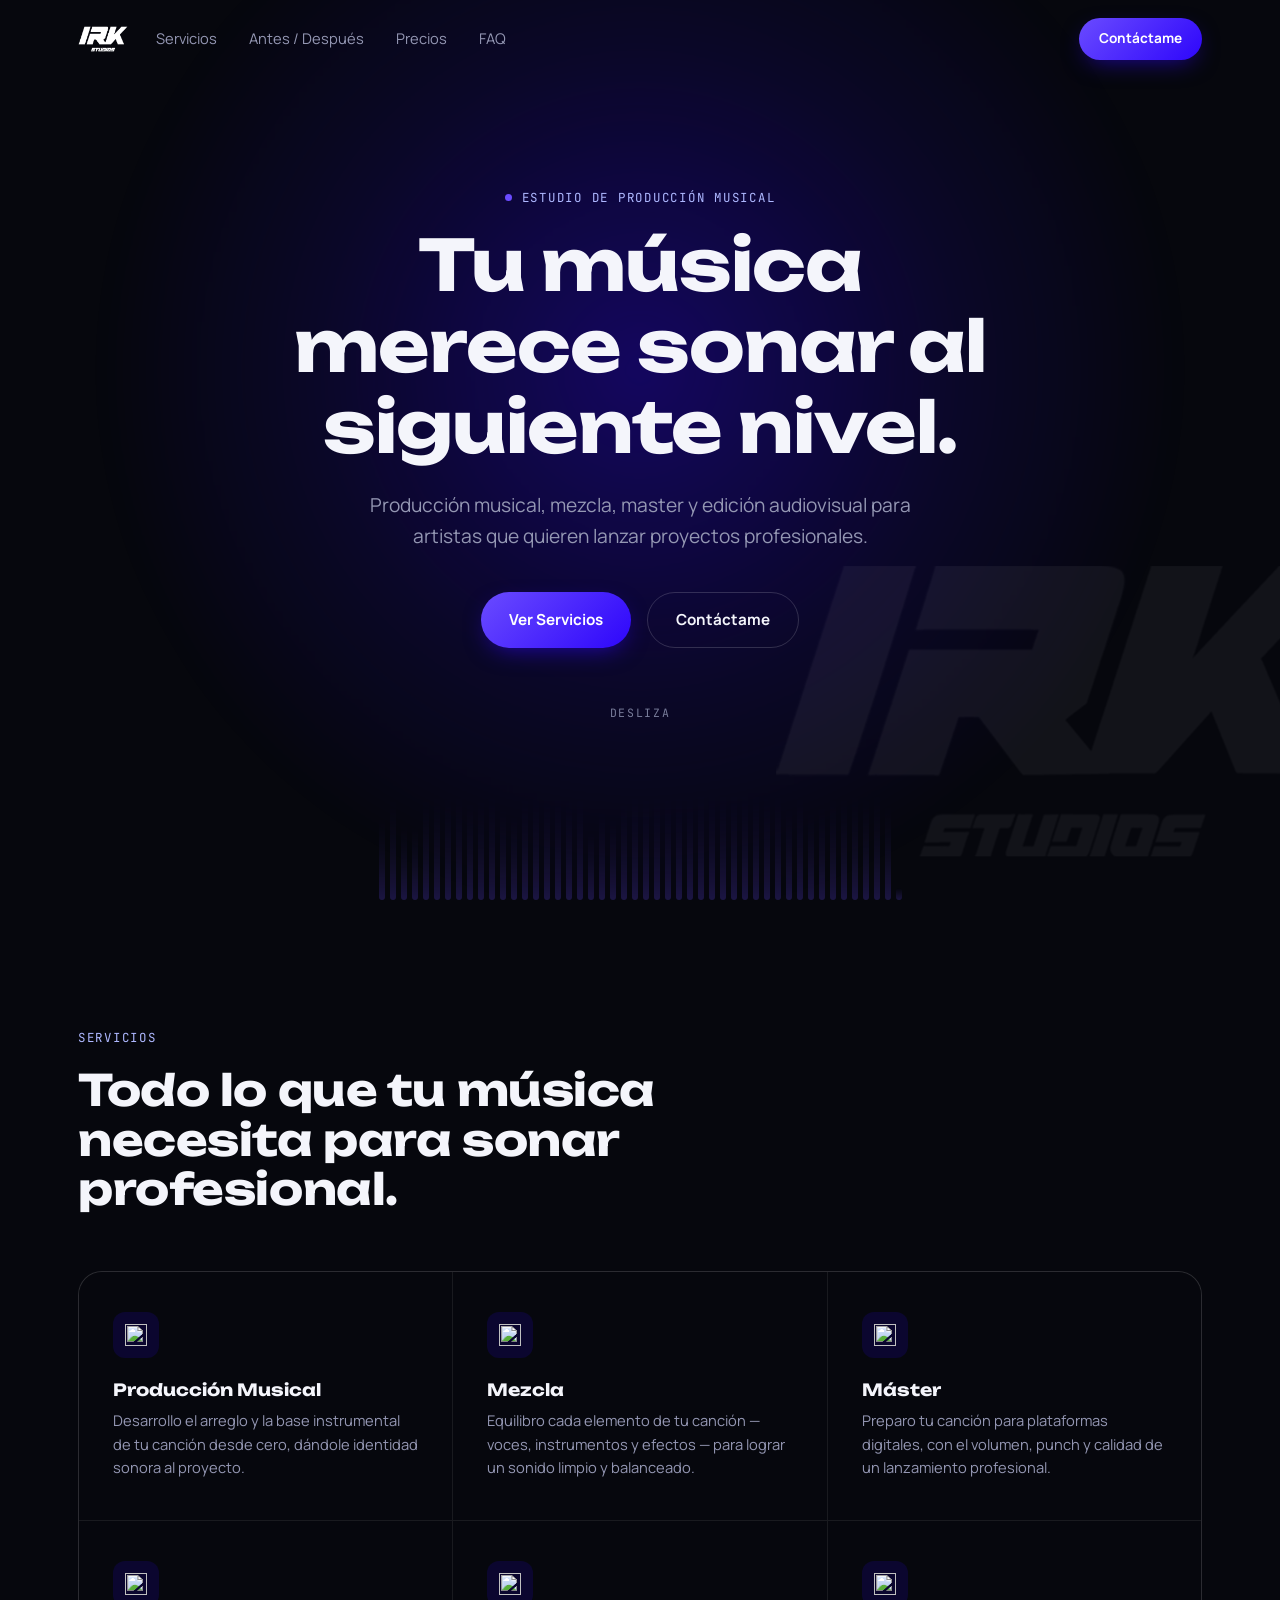
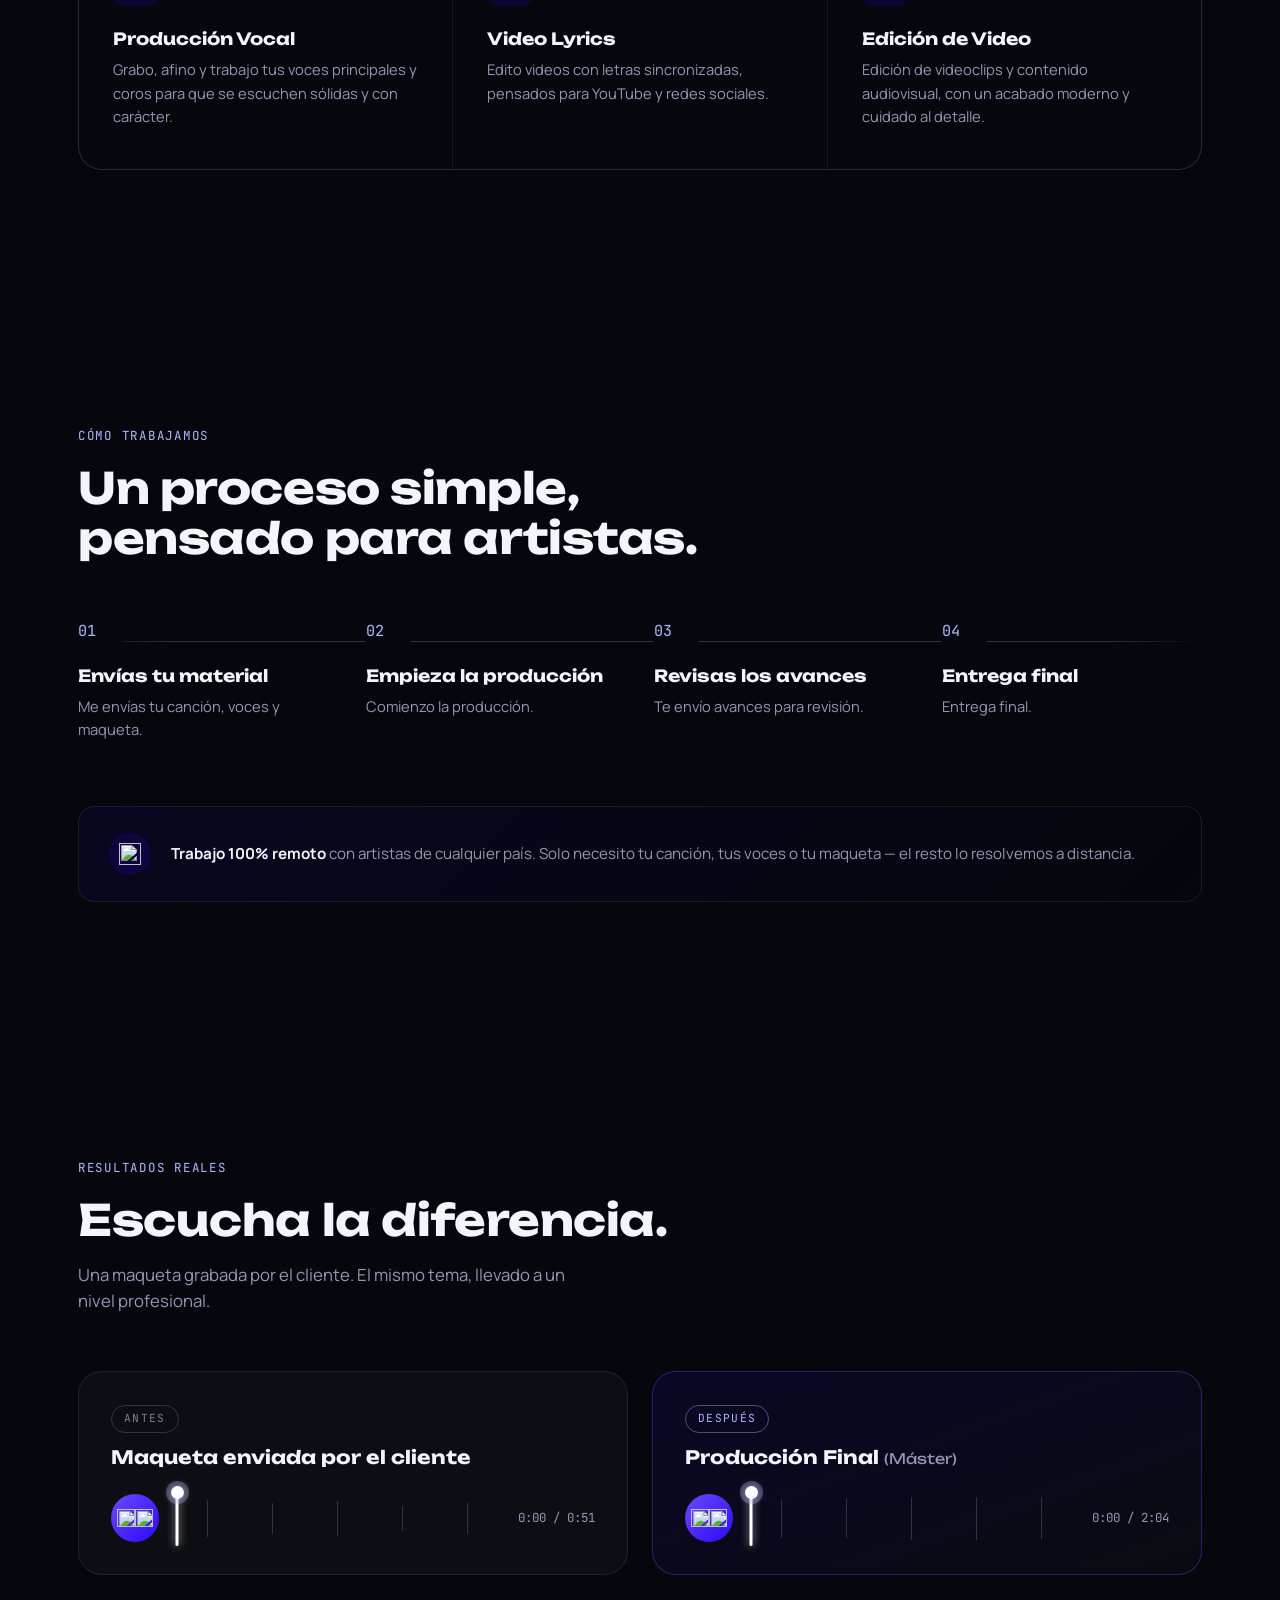
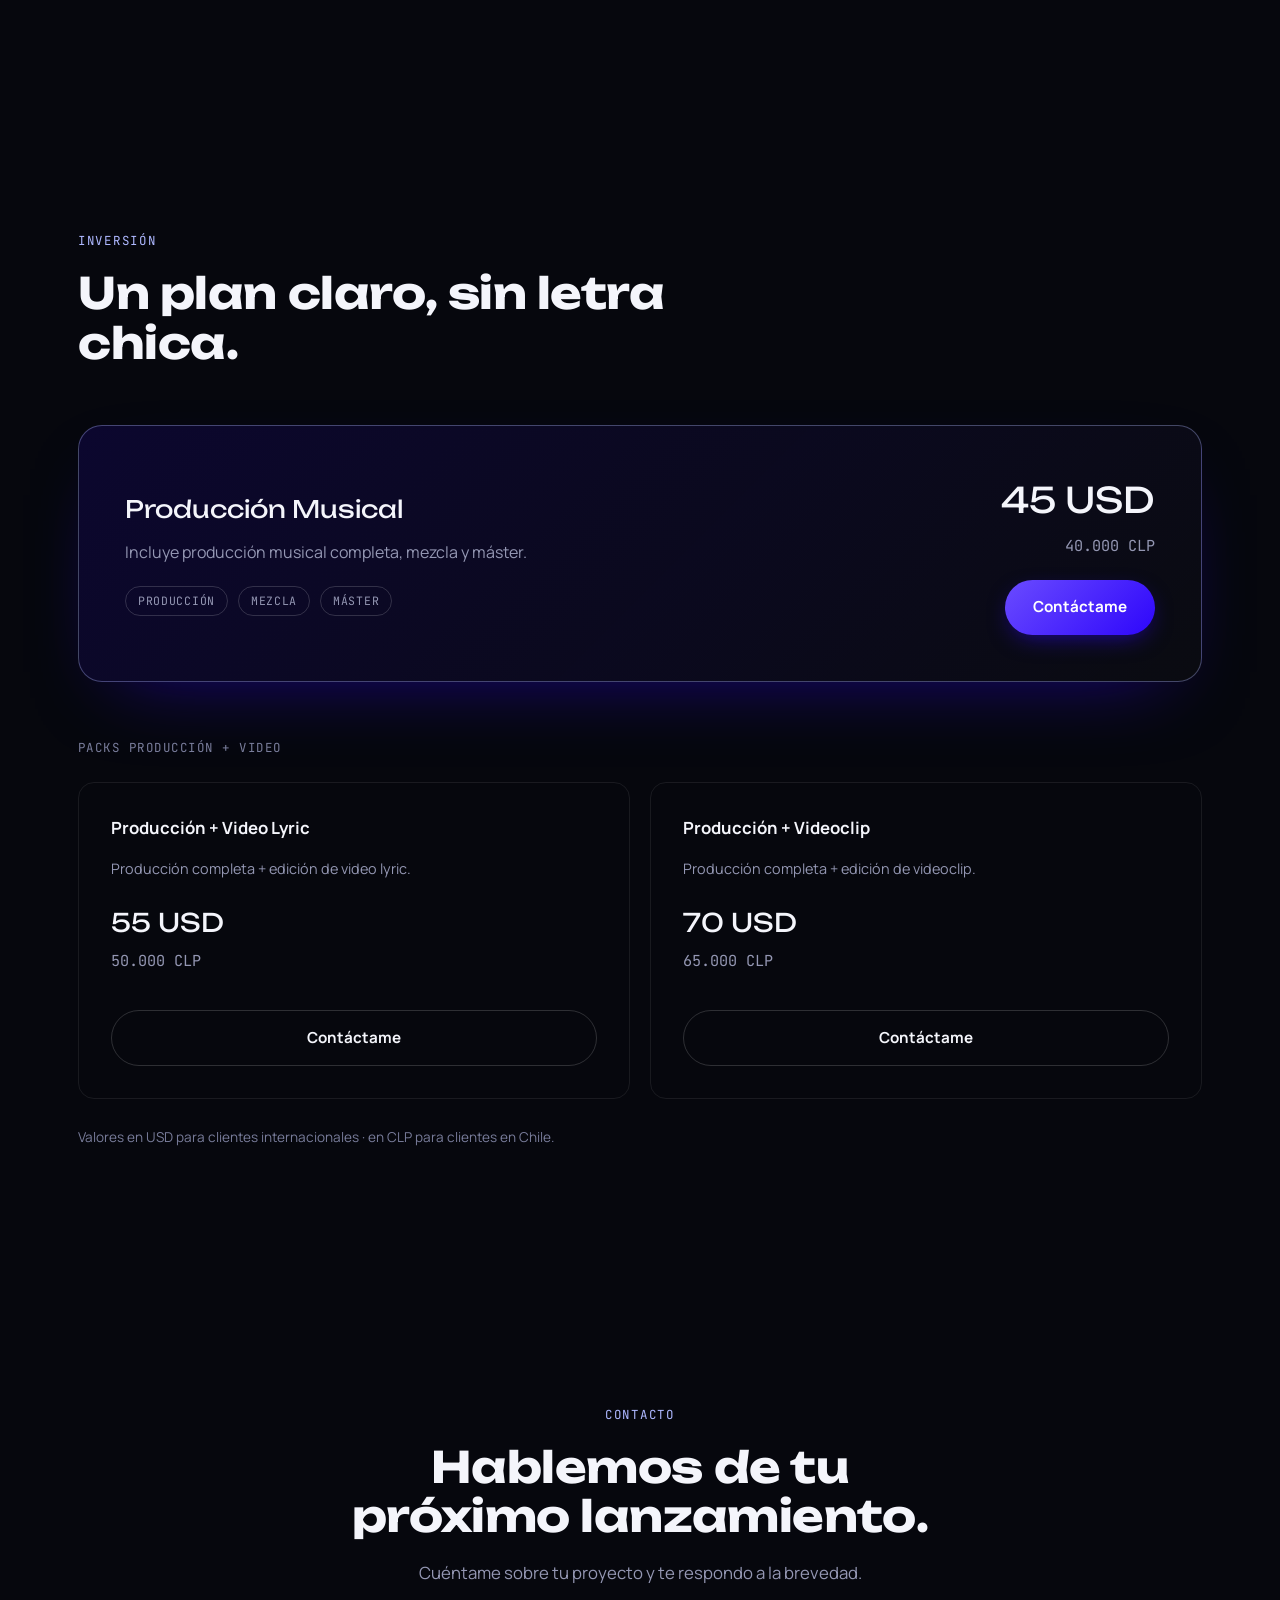
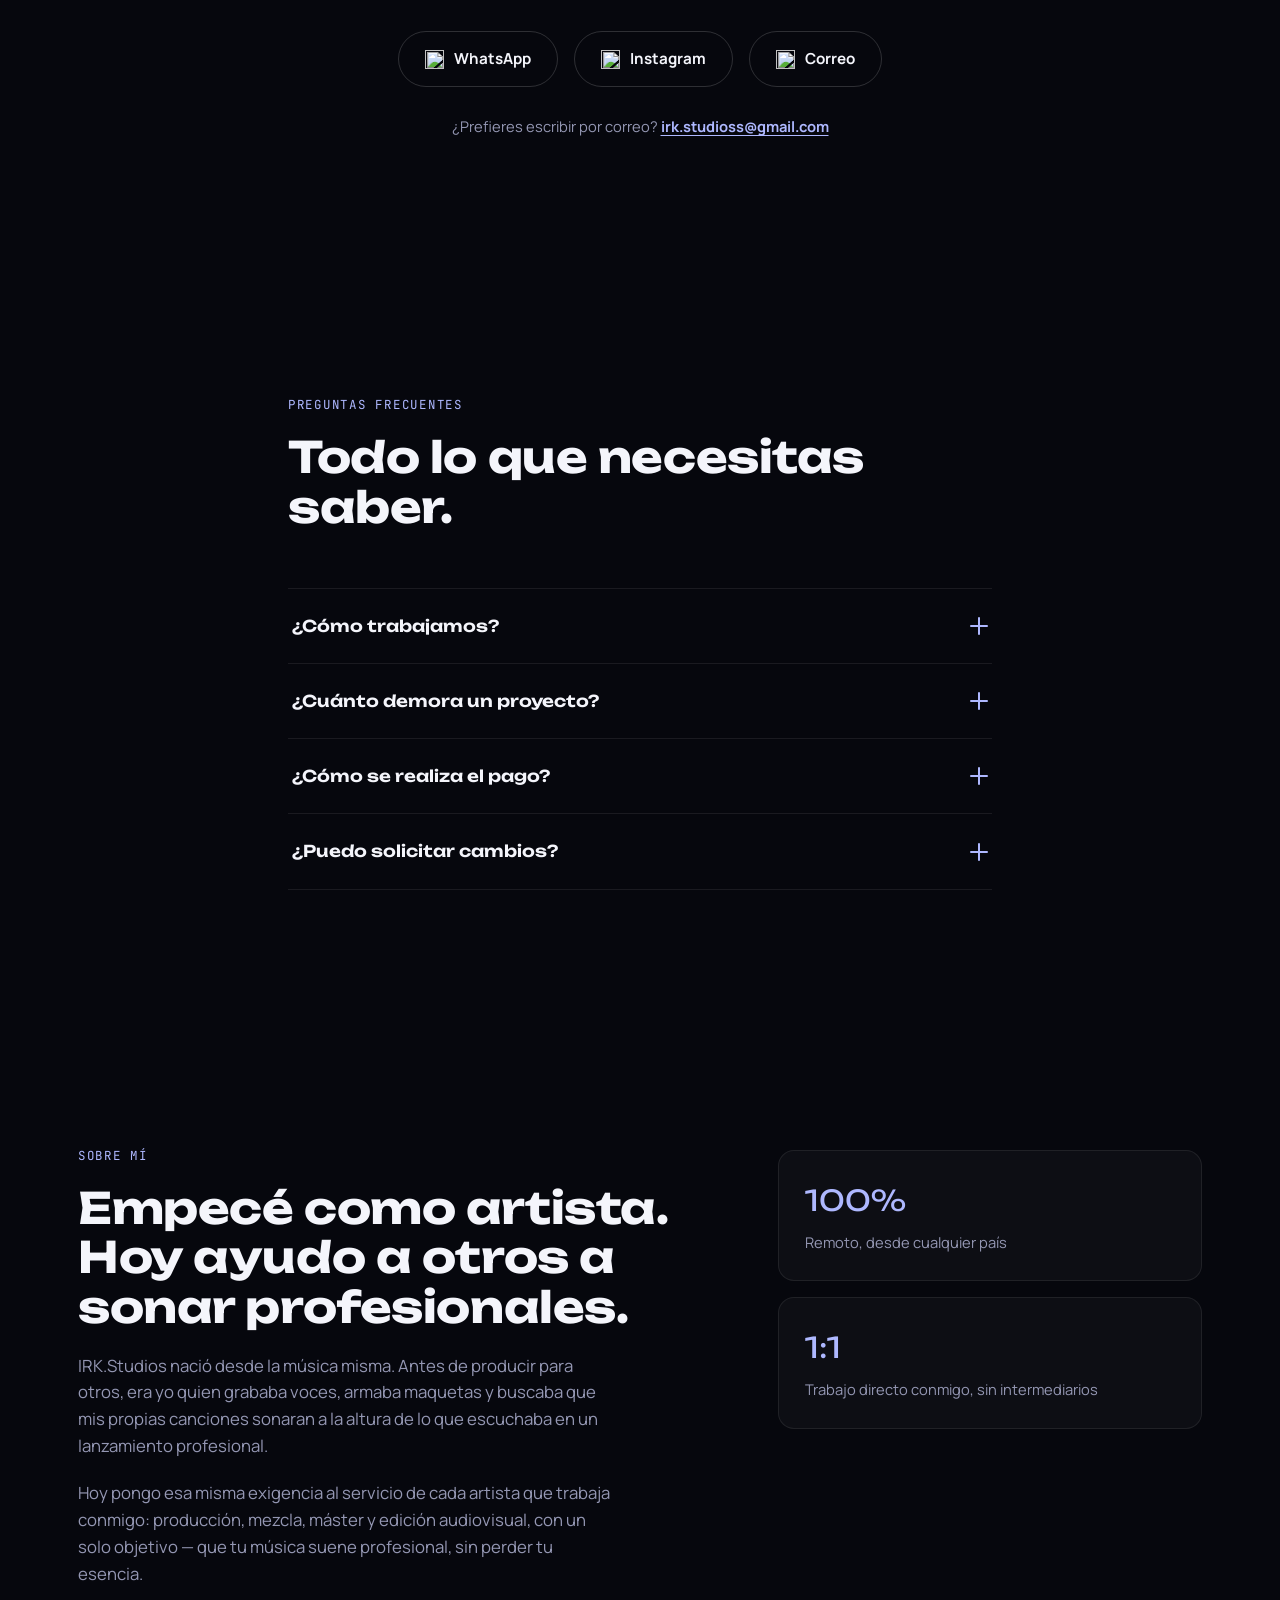
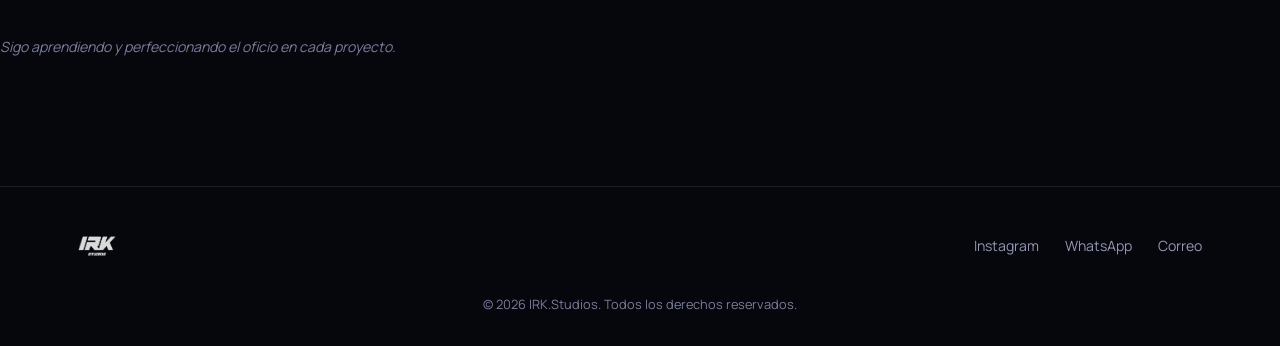
==== commit 58fcf460: "Update website v2 Update website v2" ====
--- a/index.html
+++ b/index.html
@@ -3,20 +3,28 @@
 <head>
   <meta charset="UTF-8">
   <meta name="viewport" content="width=device-width, initial-scale=1.0">
+  <meta name="robots" content="index, follow">
+  <meta name="theme-color" content="#06070d">
   <title>IRK.Studios — Producción Musical, Mezcla y Máster</title>
   <meta name="description" content="IRK.Studios: producción musical, mezcla, máster, producción vocal y edición audiovisual para artistas que quieren sonar profesionales. Trabajo remoto, desde cualquier país.">
+
+  <!-- TODO: replace with your real domain once the site is live, then update sitemap.xml and robots.txt to match -->
+  <link rel="canonical" href="https://www.irkstudios.com/">
 
   <!-- Open Graph -->
   <meta property="og:type" content="website">
   <meta property="og:title" content="IRK.Studios — Producción Musical, Mezcla y Máster">
   <meta property="og:description" content="Producción musical, mezcla, máster y edición audiovisual para artistas que quieren lanzar proyectos profesionales.">
-  <meta property="og:image" content="assets/images/og-cover.jpg">
+  <meta property="og:image" content="https://www.irkstudios.com/assets/images/og-cover.jpg">
+  <meta property="og:url" content="https://www.irkstudios.com/">
+  <meta property="og:site_name" content="IRK.Studios">
   <meta property="og:locale" content="es_CL">
 
   <!-- Favicon -->
-  <link rel="icon" type="image/png" sizes="32x32" href="assets/images/favicon-32.png">
-  <link rel="icon" type="image/png" sizes="192x192" href="assets/images/favicon-192.png">
-  <link rel="apple-touch-icon" sizes="180x180" href="assets/images/favicon-180.png">
+  <link rel="icon" href="favicon.ico" sizes="any">
+  <link rel="icon" type="image/png" sizes="32x32" href="assets/favicon/favicon-32x32.png">
+  <link rel="icon" type="image/png" sizes="192x192" href="assets/favicon/android-chrome-192x192.png">
+  <link rel="apple-touch-icon" sizes="180x180" href="assets/favicon/apple-touch-icon.png">
 
   <!-- Fonts -->
   <link rel="preconnect" href="https://fonts.googleapis.com">
@@ -27,11 +35,14 @@
 </head>
 <body>
 
+  <!-- Skip link: invisible until focused, helps keyboard/screen-reader users jump past the nav -->
+  <a href="#top" class="skip-link">Saltar al contenido principal</a>
+
   <!-- ============ NAV ============ -->
   <header class="nav" id="nav">
     <div class="nav__inner">
       <a href="#top" class="nav__brand" aria-label="IRK.Studios — Inicio">
-        <img src="assets/images/irk-logo-white.png" alt="IRK.Studios" class="nav__logo">
+        <img src="assets/images/irk-logo-white.png" alt="IRK.Studios" class="nav__logo" width="1449" height="753">
       </a>
 
       <nav class="nav__links" aria-label="Navegación principal">
@@ -60,10 +71,8 @@
     </nav>
     <div class="mobile-menu__social">
       <a href="https://www.instagram.com/irk.studios/" target="_blank" rel="noopener">Instagram</a>
-      <!-- TODO: replace with real WhatsApp number -->
-      <a href="https://wa.me/56900000000" target="_blank" rel="noopener">WhatsApp</a>
-      <!-- TODO: replace with real email -->
-      <a href="mailto:contacto@irkstudios.com">Correo</a>
+      <a href="https://wa.me/56983274786" target="_blank" rel="noopener">WhatsApp</a>
+      <a href="mailto:irk.studioss@gmail.com">Correo</a>
     </div>
   </div>
 
@@ -73,7 +82,7 @@
     <section class="hero">
       <div class="hero__bg" aria-hidden="true">
         <div class="hero__glow"></div>
-        <img src="assets/images/irk-logo-white.png" alt="" class="hero__watermark" aria-hidden="true">
+        <img src="assets/images/irk-logo-white.png" alt="" class="hero__watermark" width="1449" height="753">
         <div class="hero__eq" id="heroEq"></div>
       </div>
 
@@ -87,55 +96,25 @@
         </div>
       </div>
 
-      <a href="#sobre-mi" class="hero__scroll" aria-label="Desplázate para ver más">
+      <a href="#servicios" class="hero__scroll" aria-label="Desplázate para ver más">
         <span>Desliza</span>
-        <svg width="14" height="20" viewBox="0 0 14 20" fill="none"><rect x="1" y="1" width="12" height="18" rx="6" stroke="currentColor" stroke-width="1.2"/><circle class="hero__scroll-dot" cx="7" cy="6" r="1.6" fill="currentColor"/></svg>
+        <img src="assets/icons/scroll-indicator.svg" alt="" width="14" height="20">
       </a>
     </section>
 
-    <!-- ============ ABOUT ============ -->
-    <section class="about section" id="sobre-mi">
-      <div class="section__inner about__grid reveal">
-        <div class="about__main">
-          <p class="eyebrow">Sobre mí</p>
-          <h2 class="section__title">Empecé como artista.<br>Hoy ayudo a otros a sonar profesionales.</h2>
-          <p class="about__text">
-            IRK.Studios nació desde la música misma. Antes de producir para otros, era yo quien grababa voces,
-            armaba maquetas y buscaba que mis propias canciones sonaran a la altura de lo que escuchaba en
-            un lanzamiento profesional.
-          </p>
-          <p class="about__text">
-            Hoy pongo esa misma exigencia al servicio de cada artista que trabaja conmigo: producción, mezcla,
-            máster y edición audiovisual, con un solo objetivo — que tu música suene profesional, sin perder tu esencia.
-          </p>
-        </div>
-        <div class="about__side">
-          <div class="about__card">
-            <span class="about__card-number">100%</span>
-            <span class="about__card-label">Remoto, desde cualquier país</span>
-          </div>
-          <div class="about__card">
-            <span class="about__card-number">1:1</span>
-            <span class="about__card-label">Trabajo directo conmigo, sin intermediarios</span>
-          </div>
-        </div>
-      </div>
-      <p class="about__note reveal">Sigo aprendiendo y perfeccionando el oficio en cada proyecto.</p>
-    </section>
-
     <!-- ============ SERVICES ============ -->
-    <section class="services section" id="servicios">
+    <section class="services section" id="servicios" aria-labelledby="servicios-title">
       <div class="section__inner">
         <div class="section__head reveal">
           <p class="eyebrow">Servicios</p>
-          <h2 class="section__title">Todo lo que tu música necesita para sonar profesional.</h2>
+          <h2 class="section__title" id="servicios-title">Todo lo que tu música necesita para sonar profesional.</h2>
         </div>
 
         <div class="services__grid">
 
           <article class="service-card reveal">
             <span class="service-card__icon">
-              <svg viewBox="0 0 24 24" fill="none"><circle cx="12" cy="12" r="7.5" stroke="currentColor" stroke-width="1.4"/><line x1="12" y1="12" x2="12" y2="6.8" stroke="currentColor" stroke-width="1.4" stroke-linecap="round"/><circle cx="12" cy="12" r="1.4" fill="currentColor"/></svg>
+              <img src="assets/icons/service-production.svg" alt="" width="22" height="22" loading="lazy" decoding="async">
             </span>
             <h3>Producción Musical</h3>
             <p>Desarrollo el arreglo y la base instrumental de tu canción desde cero, dándole identidad sonora al proyecto.</p>
@@ -143,7 +122,7 @@
 
           <article class="service-card reveal">
             <span class="service-card__icon">
-              <svg viewBox="0 0 24 24" fill="none"><line x1="6" y1="4" x2="6" y2="20" stroke="currentColor" stroke-width="1.4" stroke-linecap="round"/><circle cx="6" cy="9" r="1.8" fill="currentColor"/><line x1="12" y1="4" x2="12" y2="20" stroke="currentColor" stroke-width="1.4" stroke-linecap="round"/><circle cx="12" cy="15" r="1.8" fill="currentColor"/><line x1="18" y1="4" x2="18" y2="20" stroke="currentColor" stroke-width="1.4" stroke-linecap="round"/><circle cx="18" cy="11" r="1.8" fill="currentColor"/></svg>
+              <img src="assets/icons/service-mix.svg" alt="" width="22" height="22" loading="lazy" decoding="async">
             </span>
             <h3>Mezcla</h3>
             <p>Equilibro cada elemento de tu canción — voces, instrumentos y efectos — para lograr un sonido limpio y balanceado.</p>
@@ -151,7 +130,7 @@
 
           <article class="service-card reveal">
             <span class="service-card__icon">
-              <svg viewBox="0 0 24 24" fill="none"><circle cx="12" cy="12" r="8" stroke="currentColor" stroke-width="1.4"/><circle cx="12" cy="12" r="4.2" stroke="currentColor" stroke-width="1.4"/><circle cx="12" cy="12" r="1" fill="currentColor"/></svg>
+              <img src="assets/icons/service-master.svg" alt="" width="22" height="22" loading="lazy" decoding="async">
             </span>
             <h3>Máster</h3>
             <p>Preparo tu canción para plataformas digitales, con el volumen, punch y calidad de un lanzamiento profesional.</p>
@@ -159,7 +138,7 @@
 
           <article class="service-card reveal">
             <span class="service-card__icon">
-              <svg viewBox="0 0 24 24" fill="none"><path d="M9 18a3 3 0 1 0 0-6 3 3 0 0 0 0 6Z" stroke="currentColor" stroke-width="1.4"/><path d="M12 15V5.5L20 4v9" stroke="currentColor" stroke-width="1.4" stroke-linecap="round" stroke-linejoin="round"/></svg>
+              <img src="assets/icons/service-vocal.svg" alt="" width="22" height="22" loading="lazy" decoding="async">
             </span>
             <h3>Producción Vocal</h3>
             <p>Grabo, afino y trabajo tus voces principales y coros para que se escuchen sólidas y con carácter.</p>
@@ -167,7 +146,7 @@
 
           <article class="service-card reveal">
             <span class="service-card__icon">
-              <svg viewBox="0 0 24 24" fill="none"><rect x="3" y="5" width="18" height="14" rx="2" stroke="currentColor" stroke-width="1.4"/><path d="M10 9.5 14.5 12 10 14.5v-5Z" fill="currentColor"/><line x1="6" y1="16.6" x2="10.5" y2="16.6" stroke="currentColor" stroke-width="1.2" stroke-linecap="round"/></svg>
+              <img src="assets/icons/service-video-lyrics.svg" alt="" width="22" height="22" loading="lazy" decoding="async">
             </span>
             <h3>Video Lyrics</h3>
             <p>Edito videos con letras sincronizadas, pensados para YouTube y redes sociales.</p>
@@ -175,7 +154,7 @@
 
           <article class="service-card reveal">
             <span class="service-card__icon">
-              <svg viewBox="0 0 24 24" fill="none"><rect x="3" y="6" width="14" height="12" rx="1.5" stroke="currentColor" stroke-width="1.4"/><path d="M3 9.5h14M6.2 6 5 9.5M10.2 6 9 9.5M14.2 6 13 9.5" stroke="currentColor" stroke-width="1.2"/><path d="M17 10.5 21 8v8l-4-2.5" stroke="currentColor" stroke-width="1.4" stroke-linejoin="round"/></svg>
+              <img src="assets/icons/service-video-edit.svg" alt="" width="22" height="22" loading="lazy" decoding="async">
             </span>
             <h3>Edición de Video</h3>
             <p>Edición de videoclips y contenido audiovisual, con un acabado moderno y cuidado al detalle.</p>
@@ -186,11 +165,11 @@
     </section>
 
     <!-- ============ WORKFLOW ============ -->
-    <section class="workflow section" id="proceso">
+    <section class="workflow section" id="proceso" aria-labelledby="proceso-title">
       <div class="section__inner">
         <div class="section__head reveal">
           <p class="eyebrow">Cómo trabajamos</p>
-          <h2 class="section__title">Un proceso simple, pensado para artistas.</h2>
+          <h2 class="section__title" id="proceso-title">Un proceso simple, pensado para artistas.</h2>
         </div>
 
         <ol class="workflow__steps">
@@ -217,8 +196,8 @@
         </ol>
 
         <div class="remote-strip reveal">
-          <span class="remote-strip__icon" aria-hidden="true">
-            <svg viewBox="0 0 24 24" fill="none"><circle cx="12" cy="12" r="8.5" stroke="currentColor" stroke-width="1.4"/><path d="M3.5 12h17M12 3.5c2.4 2.3 3.6 5.2 3.6 8.5s-1.2 6.2-3.6 8.5c-2.4-2.3-3.6-5.2-3.6-8.5S9.6 5.8 12 3.5Z" stroke="currentColor" stroke-width="1.4"/></svg>
+          <span class="remote-strip__icon">
+            <img src="assets/icons/globe.svg" alt="" width="22" height="22" loading="lazy" decoding="async">
           </span>
           <p><strong>Trabajo 100% remoto</strong> con artistas de cualquier país. Solo necesito tu canción, tus voces o tu maqueta — el resto lo resolvemos a distancia.</p>
         </div>
@@ -226,11 +205,11 @@
     </section>
 
     <!-- ============ BEFORE / AFTER ============ -->
-    <section class="compare section" id="antes-despues">
+    <section class="compare section" id="antes-despues" aria-labelledby="antes-despues-title">
       <div class="section__inner">
         <div class="section__head reveal">
           <p class="eyebrow">Resultados reales</p>
-          <h2 class="section__title">Escucha la diferencia.</h2>
+          <h2 class="section__title" id="antes-despues-title">Escucha la diferencia.</h2>
           <p class="section__lead">Una maqueta grabada por el cliente. El mismo tema, llevado a un nivel profesional.</p>
         </div>
 
@@ -242,12 +221,15 @@
             </div>
             <div class="wave-player__controls">
               <button class="wave-play" type="button" aria-label="Reproducir maqueta">
-                <svg class="icon-play" viewBox="0 0 24 24" fill="none"><path d="M8 5.5v13l11-6.5-11-6.5Z" fill="currentColor"/></svg>
-                <svg class="icon-pause" viewBox="0 0 24 24" fill="none" hidden><rect x="6.5" y="5" width="4" height="14" rx="1" fill="currentColor"/><rect x="13.5" y="5" width="4" height="14" rx="1" fill="currentColor"/></svg>
+                <img class="icon-play" src="assets/icons/play.svg" alt="" width="18" height="18">
+                <img class="icon-pause" src="assets/icons/pause.svg" alt="" width="18" height="18" hidden>
               </button>
-              <div class="wave-track" tabindex="0" role="slider" aria-label="Progreso de audio" aria-valuemin="0" aria-valuemax="100" aria-valuenow="0">
-                <div class="wave-bars wave-bars--bg"></div>
-                <div class="wave-progress"><div class="wave-bars wave-bars--fg"></div></div>
+              <div class="wave-track" tabindex="0" role="slider" aria-label="Progreso de audio: maqueta" aria-valuemin="0" aria-valuemax="100" aria-valuenow="0">
+                <div class="wave-visual">
+                  <div class="wave-bars wave-bars--bg"></div>
+                  <div class="wave-progress"><div class="wave-bars wave-bars--fg"></div></div>
+                </div>
+                <div class="wave-playhead"></div>
               </div>
               <span class="wave-time"><span class="wave-time__current">0:00</span> / <span class="wave-time__duration">0:00</span></span>
             </div>
@@ -261,12 +243,15 @@
             </div>
             <div class="wave-player__controls">
               <button class="wave-play" type="button" aria-label="Reproducir producción final">
-                <svg class="icon-play" viewBox="0 0 24 24" fill="none"><path d="M8 5.5v13l11-6.5-11-6.5Z" fill="currentColor"/></svg>
-                <svg class="icon-pause" viewBox="0 0 24 24" fill="none" hidden><rect x="6.5" y="5" width="4" height="14" rx="1" fill="currentColor"/><rect x="13.5" y="5" width="4" height="14" rx="1" fill="currentColor"/></svg>
+                <img class="icon-play" src="assets/icons/play.svg" alt="" width="18" height="18">
+                <img class="icon-pause" src="assets/icons/pause.svg" alt="" width="18" height="18" hidden>
               </button>
-              <div class="wave-track" tabindex="0" role="slider" aria-label="Progreso de audio" aria-valuemin="0" aria-valuemax="100" aria-valuenow="0">
-                <div class="wave-bars wave-bars--bg"></div>
-                <div class="wave-progress"><div class="wave-bars wave-bars--fg"></div></div>
+              <div class="wave-track" tabindex="0" role="slider" aria-label="Progreso de audio: producción final" aria-valuemin="0" aria-valuemax="100" aria-valuenow="0">
+                <div class="wave-visual">
+                  <div class="wave-bars wave-bars--bg"></div>
+                  <div class="wave-progress"><div class="wave-bars wave-bars--fg"></div></div>
+                </div>
+                <div class="wave-playhead"></div>
               </div>
               <span class="wave-time"><span class="wave-time__current">0:00</span> / <span class="wave-time__duration">0:00</span></span>
             </div>
@@ -277,11 +262,11 @@
     </section>
 
     <!-- ============ PRICING ============ -->
-    <section class="pricing section" id="precios">
+    <section class="pricing section" id="precios" aria-labelledby="precios-title">
       <div class="section__inner">
         <div class="section__head reveal">
           <p class="eyebrow">Inversión</p>
-          <h2 class="section__title">Un plan claro, sin letra chica.</h2>
+          <h2 class="section__title" id="precios-title">Un plan claro, sin letra chica.</h2>
         </div>
 
         <div class="pricing__featured reveal">
@@ -329,12 +314,38 @@
       </div>
     </section>
 
+    <!-- ============ CONTACT ============ -->
+    <section class="contact section" id="contacto" aria-labelledby="contacto-title">
+      <div class="section__inner reveal">
+        <p class="eyebrow">Contacto</p>
+        <h2 class="section__title contact__title" id="contacto-title">Hablemos de tu próximo lanzamiento.</h2>
+        <p class="contact__lead">Cuéntame sobre tu proyecto y te respondo a la brevedad.</p>
+
+        <div class="contact__actions">
+          <a href="https://wa.me/56983274786" target="_blank" rel="noopener" class="contact__btn">
+            <img src="assets/icons/whatsapp.svg" alt="" width="19" height="19" loading="lazy" decoding="async">
+            WhatsApp
+          </a>
+          <a href="https://www.instagram.com/irk.studios/" target="_blank" rel="noopener" class="contact__btn">
+            <img src="assets/icons/instagram.svg" alt="" width="19" height="19" loading="lazy" decoding="async">
+            Instagram
+          </a>
+          <a href="mailto:irk.studioss@gmail.com" class="contact__btn">
+            <img src="assets/icons/mail.svg" alt="" width="19" height="19" loading="lazy" decoding="async">
+            Correo
+          </a>
+        </div>
+
+        <p class="contact__email-note">¿Prefieres escribir por correo? <a href="mailto:irk.studioss@gmail.com">irk.studioss@gmail.com</a></p>
+      </div>
+    </section>
+
     <!-- ============ FAQ ============ -->
-    <section class="faq section" id="faq">
+    <section class="faq section" id="faq" aria-labelledby="faq-title">
       <div class="section__inner section__inner--narrow">
         <div class="section__head reveal">
           <p class="eyebrow">Preguntas frecuentes</p>
-          <h2 class="section__title">Todo lo que necesitas saber.</h2>
+          <h2 class="section__title" id="faq-title">Todo lo que necesitas saber.</h2>
         </div>
 
         <div class="faq__list reveal">
@@ -381,42 +392,47 @@
       </div>
     </section>
 
-    <!-- ============ CONTACT ============ -->
-    <section class="contact section" id="contacto">
-      <div class="section__inner reveal">
-        <p class="eyebrow">Contacto</p>
-        <h2 class="section__title contact__title">Hablemos de tu próximo lanzamiento.</h2>
-        <p class="contact__lead">Cuéntame sobre tu proyecto y te respondo a la brevedad.</p>
-
-        <div class="contact__actions">
-          <!-- TODO: replace with real WhatsApp number, format https://wa.me/56XXXXXXXXX -->
-          <a href="https://wa.me/56900000000" target="_blank" rel="noopener" class="contact__btn">
-            <svg viewBox="0 0 24 24" fill="none"><path d="M17.5 14.4c-.3-.1-1.6-.8-1.9-.9-.2-.1-.4-.1-.6.1-.2.3-.7.9-.8 1-.2.2-.3.2-.5.1-.3-.1-1.2-.4-2.2-1.4-.8-.7-1.4-1.6-1.5-1.9-.2-.3 0-.5.1-.6l.4-.5c.1-.1.2-.3.2-.4.1-.1.1-.3 0-.4-.1-.1-.6-1.4-.8-1.9-.2-.5-.4-.4-.6-.4h-.5c-.2 0-.4.1-.6.3-.2.3-.8.8-.8 1.9s.8 2.2.9 2.4c.1.2 1.6 2.4 3.8 3.4.5.2 1 .4 1.3.5.5.2 1 .1 1.4.1.4-.1 1.3-.5 1.5-1.1.2-.5.2-1 .1-1.1-.1-.1-.2-.2-.4-.3Z" fill="currentColor"/><path d="M12 3.5a8.5 8.5 0 0 0-7.3 12.8L3.5 20.5l4.3-1.1A8.5 8.5 0 1 0 12 3.5Z" stroke="currentColor" stroke-width="1.3"/></svg>
-            WhatsApp
-          </a>
-          <a href="https://www.instagram.com/irk.studios/" target="_blank" rel="noopener" class="contact__btn">
-            <svg viewBox="0 0 24 24" fill="none"><rect x="3.5" y="3.5" width="17" height="17" rx="5" stroke="currentColor" stroke-width="1.3"/><circle cx="12" cy="12" r="4" stroke="currentColor" stroke-width="1.3"/><circle cx="17.2" cy="6.8" r="1" fill="currentColor"/></svg>
-            Instagram
-          </a>
-          <!-- TODO: replace with real email address -->
-          <a href="mailto:contacto@irkstudios.com" class="contact__btn">
-            <svg viewBox="0 0 24 24" fill="none"><rect x="3" y="5" width="18" height="14" rx="2" stroke="currentColor" stroke-width="1.3"/><path d="M4 6.5 12 13l8-6.5" stroke="currentColor" stroke-width="1.3" stroke-linecap="round" stroke-linejoin="round"/></svg>
-            Correo
-          </a>
-        </div>
-      </div>
+    <!-- ============ ABOUT ============ -->
+    <section class="about section" id="sobre-mi" aria-labelledby="sobre-mi-title">
+      <div class="section__inner about__grid reveal">
+        <div class="about__main">
+          <p class="eyebrow">Sobre mí</p>
+          <h2 class="section__title" id="sobre-mi-title">Empecé como artista.<br>Hoy ayudo a otros a sonar profesionales.</h2>
+          <p class="about__text">
+            IRK.Studios nació desde la música misma. Antes de producir para otros, era yo quien grababa voces,
+            armaba maquetas y buscaba que mis propias canciones sonaran a la altura de lo que escuchaba en
+            un lanzamiento profesional.
+          </p>
+          <p class="about__text">
+            Hoy pongo esa misma exigencia al servicio de cada artista que trabaja conmigo: producción, mezcla,
+            máster y edición audiovisual, con un solo objetivo — que tu música suene profesional, sin perder tu esencia.
+          </p>
+        </div>
+        <div class="about__side">
+          <div class="about__card">
+            <span class="about__card-number">100%</span>
+            <span class="about__card-label">Remoto, desde cualquier país</span>
+          </div>
+          <div class="about__card">
+            <span class="about__card-number">1:1</span>
+            <span class="about__card-label">Trabajo directo conmigo, sin intermediarios</span>
+          </div>
+        </div>
+      </div>
+      <p class="about__note reveal">Sigo aprendiendo y perfeccionando el oficio en cada proyecto.</p>
     </section>
 
   </main>
+
 
   <!-- ============ FOOTER ============ -->
   <footer class="footer">
     <div class="footer__inner">
-      <img src="assets/images/irk-logo-white.png" alt="IRK.Studios" class="footer__logo">
+      <img src="assets/images/irk-logo-white.png" alt="IRK.Studios" class="footer__logo" width="1449" height="753" loading="lazy" decoding="async">
       <div class="footer__social">
         <a href="https://www.instagram.com/irk.studios/" target="_blank" rel="noopener">Instagram</a>
-        <a href="https://wa.me/56900000000" target="_blank" rel="noopener">WhatsApp</a>
-        <a href="mailto:contacto@irkstudios.com">Correo</a>
+        <a href="https://wa.me/56983274786" target="_blank" rel="noopener">WhatsApp</a>
+        <a href="mailto:irk.studioss@gmail.com">Correo</a>
       </div>
     </div>
     <p class="footer__copy">© <span id="year">2026</span> IRK.Studios. Todos los derechos reservados.</p>
--- a/style.css
+++ b/style.css
@@ -72,6 +72,25 @@
   outline: 2px solid var(--blue-ice);
   outline-offset: 3px;
   border-radius: 4px;
+}
+
+/* ---------- Skip link (accessibility) ---------- */
+.skip-link {
+  position: absolute;
+  top: -48px;
+  left: 16px;
+  z-index: 200;
+  background: var(--blue);
+  color: #fff;
+  font-family: var(--font-body);
+  font-weight: 700;
+  font-size: 0.9rem;
+  padding: 12px 20px;
+  border-radius: 8px;
+  transition: top 0.25s var(--ease);
+}
+.skip-link:focus {
+  top: 16px;
 }
 
 /* ---------- Layout utilities ---------- */
@@ -322,11 +341,9 @@
   text-transform: uppercase;
   color: var(--text-faint);
 }
-.hero__scroll-dot { animation: scroll-move 2s ease-in-out infinite; }
-@keyframes scroll-move {
-  0%, 100% { transform: translateY(0); opacity: 1; }
-  50% { transform: translateY(6px); opacity: 0.3; }
-}
+/* Note: the scroll indicator's pulsing dot animates inside its own SVG file
+   (assets/icons/scroll-indicator.svg) since it's loaded as an external
+   <img> — external CSS/keyframes can no longer reach inside it. */
 
 /* ==========================================================================
    ABOUT
@@ -380,10 +397,9 @@
   display: flex; align-items: center; justify-content: center;
   border-radius: 12px;
   background: rgba(46, 6, 251, 0.14);
-  color: var(--blue-ice);
   margin-bottom: 22px;
 }
-.service-card__icon svg { width: 22px; height: 22px; }
+.service-card__icon img { width: 22px; height: 22px; }
 .service-card h3 { font-size: 1.05rem; margin-bottom: 10px; }
 .service-card p { color: var(--text-muted); font-size: 0.92rem; }
 
@@ -434,9 +450,8 @@
   display: flex; align-items: center; justify-content: center;
   border-radius: 50%;
   background: rgba(46,6,251,0.15);
-  color: var(--blue-ice);
-}
-.remote-strip__icon svg { width: 22px; height: 22px; }
+}
+.remote-strip__icon img { width: 22px; height: 22px; }
 .remote-strip p { color: var(--text-muted); font-size: 0.95rem; }
 .remote-strip strong { color: var(--text); }
 
@@ -482,11 +497,10 @@
   border-radius: 50%;
   background: linear-gradient(135deg, var(--blue-light), var(--blue));
   display: flex; align-items: center; justify-content: center;
-  color: #fff;
   transition: transform 0.25s var(--ease);
 }
 .wave-play:hover { transform: scale(1.06); }
-.wave-play svg { width: 18px; height: 18px; }
+.wave-play img { width: 18px; height: 18px; }
 
 .wave-track {
   position: relative;
@@ -494,6 +508,11 @@
   min-width: 0;
   height: 44px;
   cursor: pointer;
+  touch-action: none;
+}
+.wave-visual {
+  position: absolute;
+  inset: 0;
   overflow: hidden;
 }
 .wave-bars {
@@ -508,6 +527,31 @@
   position: absolute; inset: 0;
   width: 0%;
   overflow: hidden;
+}
+.wave-playhead {
+  position: absolute;
+  top: -6px;
+  bottom: -6px;
+  left: 0%;
+  width: 3px;
+  background: #fff;
+  border-radius: 3px;
+  pointer-events: none;
+  transform: translateX(-1.5px);
+  box-shadow: 0 0 8px rgba(255, 255, 255, 0.7);
+  z-index: 2;
+}
+.wave-playhead::after {
+  content: "";
+  position: absolute;
+  top: -4px;
+  left: 50%;
+  width: 13px;
+  height: 13px;
+  border-radius: 50%;
+  background: #fff;
+  box-shadow: 0 0 0 5px rgba(174, 184, 255, 0.3), 0 0 10px rgba(255, 255, 255, 0.5);
+  transform: translateX(-50%);
 }
 .wave-time {
   flex-shrink: 0;
@@ -637,8 +681,22 @@
   font-size: 0.95rem;
   transition: border-color 0.3s var(--ease), background 0.3s var(--ease), transform 0.3s var(--ease);
 }
-.contact__btn svg { width: 19px; height: 19px; color: var(--blue-ice); }
+.contact__btn img { width: 19px; height: 19px; }
 .contact__btn:hover { border-color: var(--blue-ice); background: rgba(174,184,255,0.06); transform: translateY(-2px); }
+
+.contact__email-note {
+  margin-top: 28px;
+  color: var(--text-muted);
+  font-size: 0.92rem;
+}
+.contact__email-note a {
+  color: var(--blue-ice);
+  font-weight: 700;
+  text-decoration: underline;
+  text-underline-offset: 3px;
+  transition: color 0.25s;
+}
+.contact__email-note a:hover { color: var(--text); }
 
 /* ==========================================================================
    FOOTER
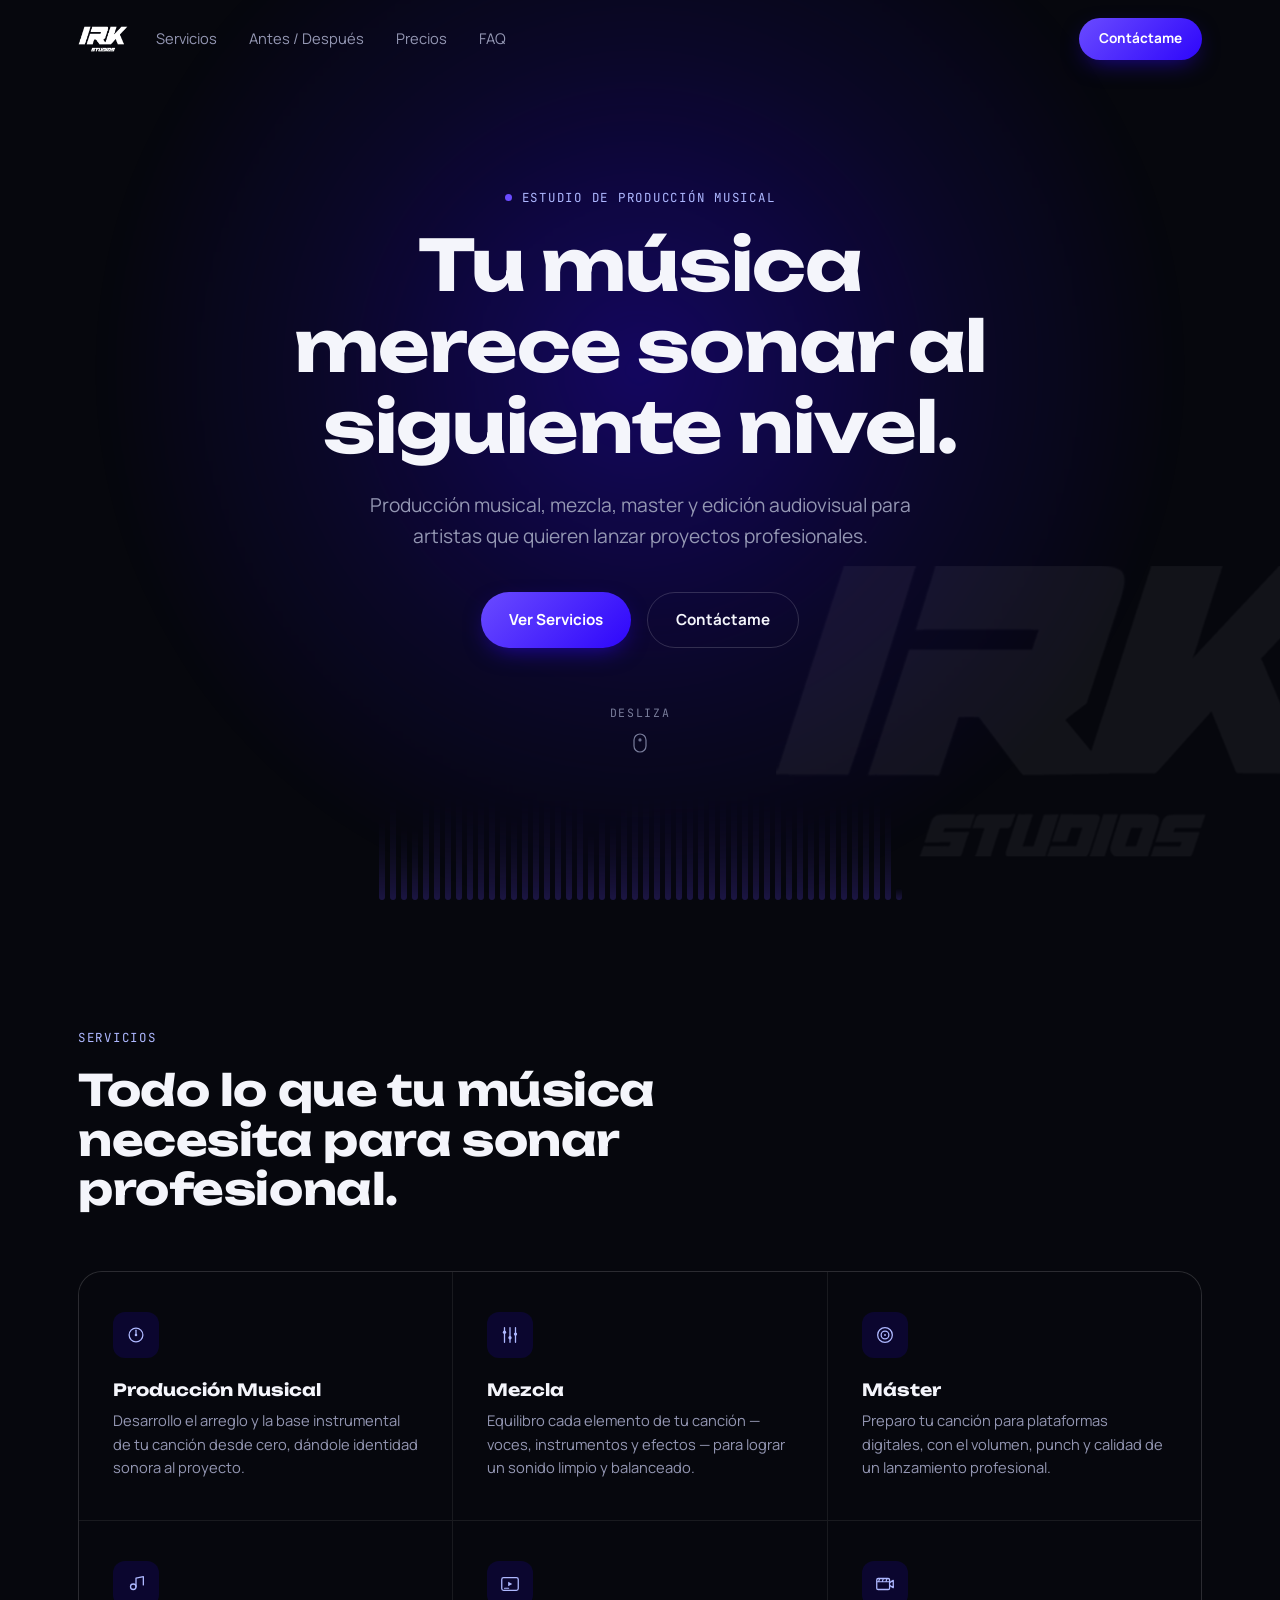
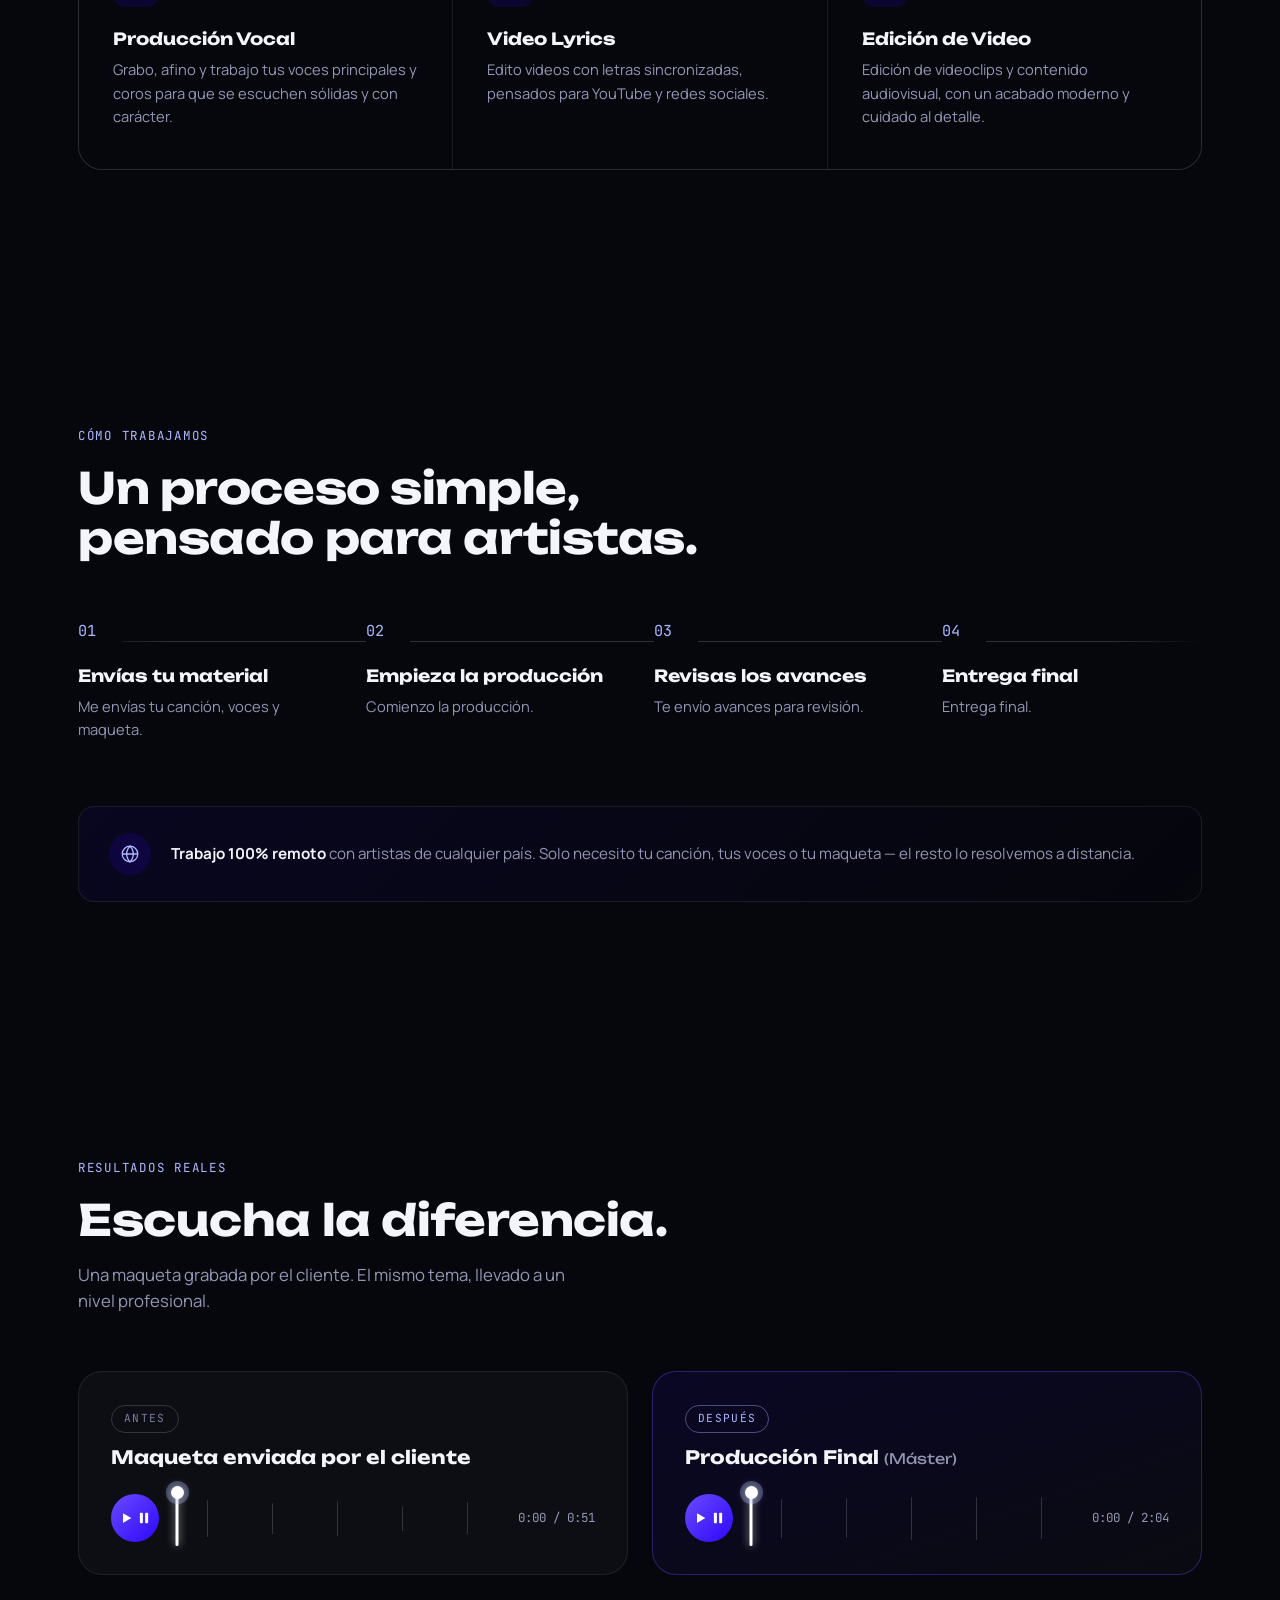
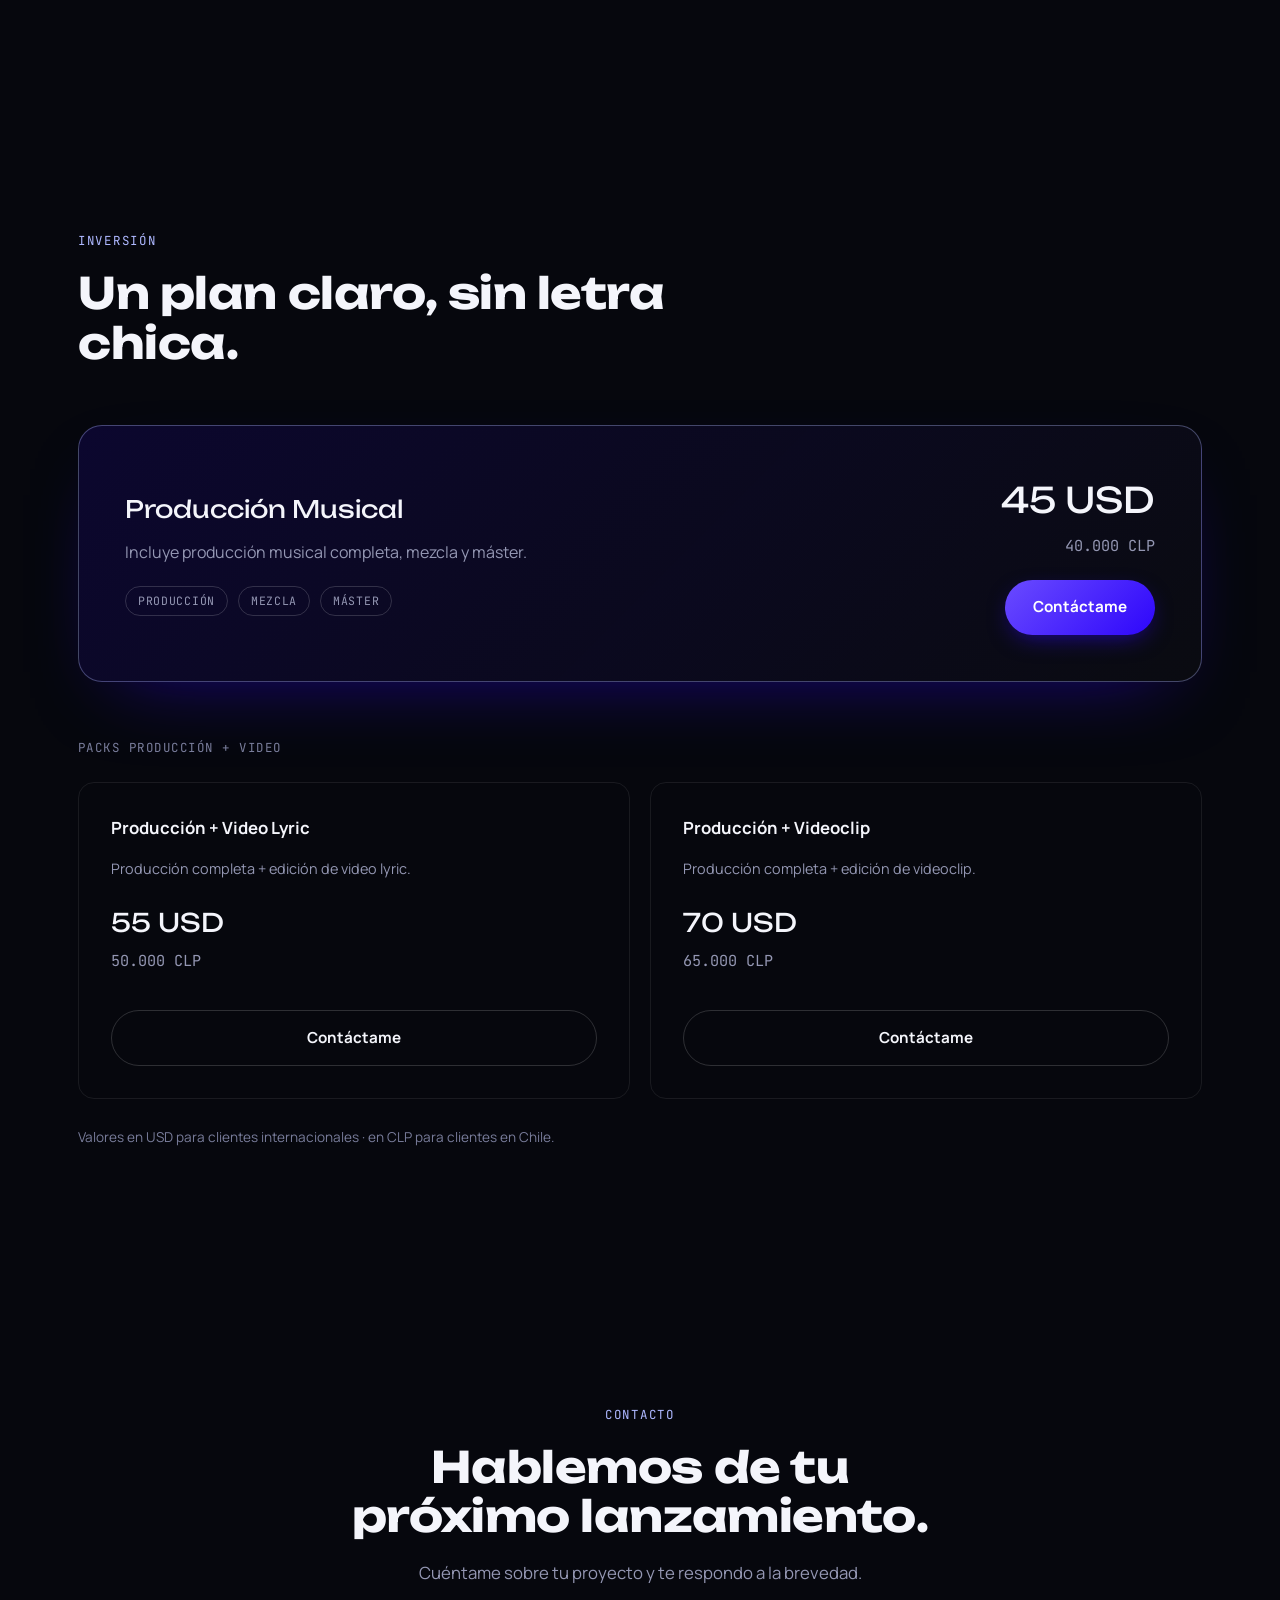
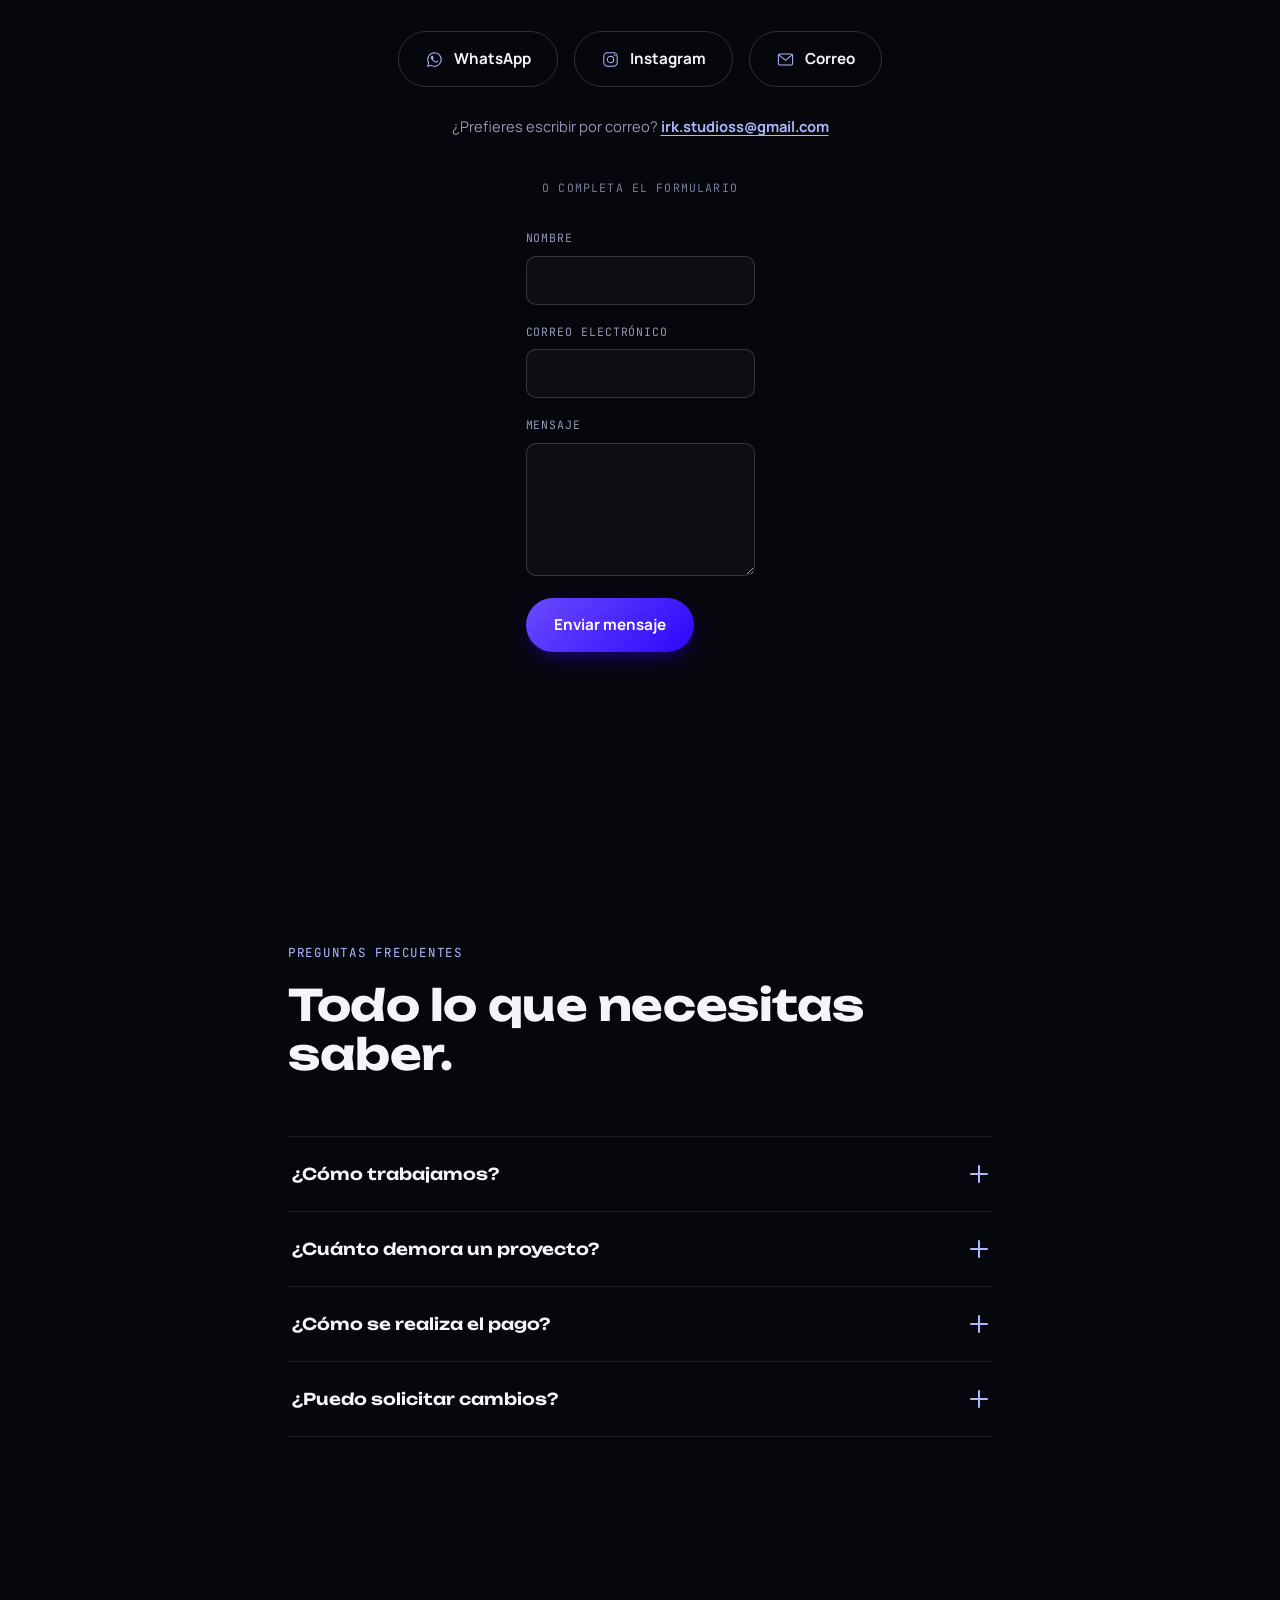
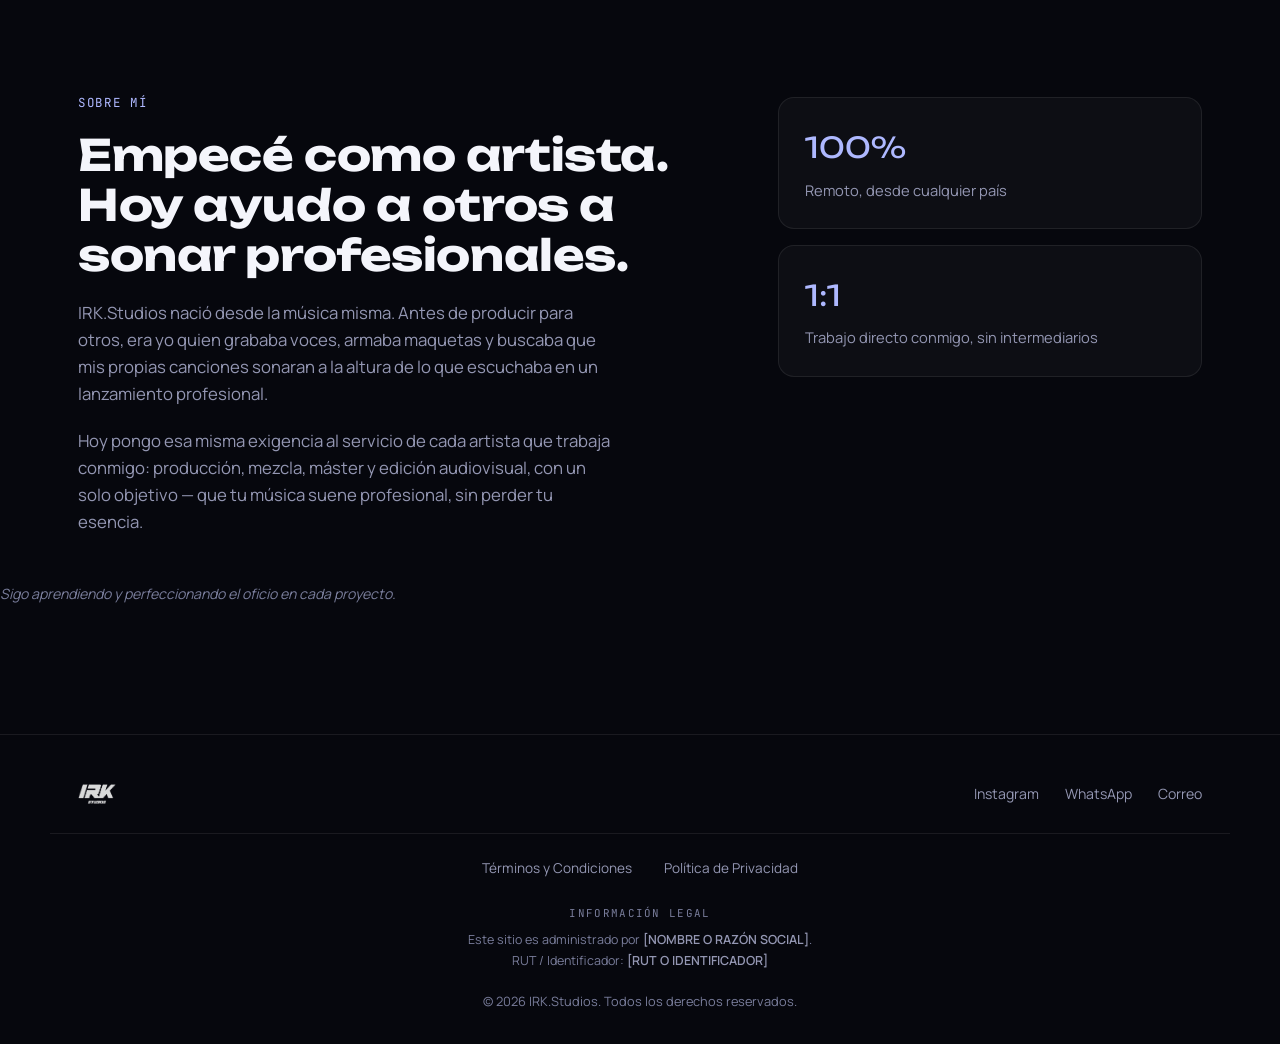
==== commit 43fef634: "IRK PAGE V 4.5" ====
--- a/index.html
+++ b/index.html
@@ -337,6 +337,40 @@
         </div>
 
         <p class="contact__email-note">¿Prefieres escribir por correo? <a href="mailto:irk.studioss@gmail.com">irk.studioss@gmail.com</a></p>
+
+        <div class="contact__divider" role="separator" aria-label="o completa el formulario">
+          <span>o completa el formulario</span>
+        </div>
+
+        <form class="contact-form" id="contactForm" action="https://formsubmit.co/irk.studioss@gmail.com" method="POST">
+          <!-- FormSubmit configuration: no backend needed. First submission triggers a one-time
+               confirmation email to irk.studioss@gmail.com that must be clicked to activate it. -->
+          <input type="hidden" name="_subject" value="Nuevo mensaje desde el sitio de IRK.Studios">
+          <input type="hidden" name="_template" value="table">
+          <input type="hidden" name="_captcha" value="false">
+          <input type="text" name="_honey" class="contact-form__honey" tabindex="-1" autocomplete="off" aria-hidden="true">
+
+          <div class="contact-form__row">
+            <label for="cf-name">Nombre</label>
+            <input type="text" id="cf-name" name="name" autocomplete="name" required>
+          </div>
+
+          <div class="contact-form__row">
+            <label for="cf-email">Correo electrónico</label>
+            <input type="email" id="cf-email" name="email" autocomplete="email" required>
+          </div>
+
+          <div class="contact-form__row">
+            <label for="cf-message">Mensaje</label>
+            <textarea id="cf-message" name="message" rows="5" required></textarea>
+          </div>
+
+          <button type="submit" class="btn btn--primary contact-form__submit">
+            <span class="contact-form__submit-text">Enviar mensaje</span>
+          </button>
+
+          <p class="contact-form__status" role="status" aria-live="polite"></p>
+        </form>
       </div>
     </section>
 
@@ -435,6 +469,19 @@
         <a href="mailto:irk.studioss@gmail.com">Correo</a>
       </div>
     </div>
+
+    <nav class="footer__legal-links" aria-label="Legal">
+      <a href="terminos.html">Términos y Condiciones</a>
+      <a href="privacidad.html">Política de Privacidad</a>
+    </nav>
+
+    <!-- TODO: replace [NOMBRE O RAZÓN SOCIAL] and [RUT O IDENTIFICADOR] with your real business details -->
+    <div class="footer__legal-info">
+      <p class="footer__legal-title">Información legal</p>
+      <p>Este sitio es administrado por <strong>[NOMBRE O RAZÓN SOCIAL]</strong>.</p>
+      <p>RUT / Identificador: <strong>[RUT O IDENTIFICADOR]</strong></p>
+    </div>
+
     <p class="footer__copy">© <span id="year">2026</span> IRK.Studios. Todos los derechos reservados.</p>
   </footer>
 
--- a/style.css
+++ b/style.css
@@ -21,6 +21,7 @@
   --line: rgba(255, 255, 255, 0.08);
   --line-strong: rgba(255, 255, 255, 0.16);
   --glass: rgba(255, 255, 255, 0.03);
+  --form-error: #ff8080;
 
   --font-display: 'Unbounded', sans-serif;
   --font-body: 'Manrope', sans-serif;
@@ -698,6 +699,77 @@
 }
 .contact__email-note a:hover { color: var(--text); }
 
+.contact__divider {
+  display: flex;
+  align-items: center;
+  gap: 16px;
+  max-width: 480px;
+  margin: 40px auto 0;
+  color: var(--text-faint);
+  font-family: var(--font-mono);
+  font-size: 0.72rem;
+  letter-spacing: 0.1em;
+  text-transform: uppercase;
+}
+.contact__divider::before,
+.contact__divider::after {
+  content: "";
+  flex: 1;
+  height: 1px;
+  background: var(--line);
+}
+
+.contact-form {
+  max-width: 480px;
+  margin: 32px auto 0;
+  text-align: left;
+  display: flex;
+  flex-direction: column;
+  gap: 18px;
+}
+.contact-form__honey { position: absolute; left: -9999px; width: 1px; height: 1px; opacity: 0; }
+.contact-form__row { display: flex; flex-direction: column; gap: 8px; }
+.contact-form__row label {
+  font-family: var(--font-mono);
+  font-size: 0.72rem;
+  letter-spacing: 0.08em;
+  text-transform: uppercase;
+  color: var(--text-muted);
+}
+.contact-form__row input,
+.contact-form__row textarea {
+  width: 100%;
+  background: var(--glass);
+  border: 1px solid var(--line-strong);
+  border-radius: var(--radius-sm);
+  padding: 13px 16px;
+  color: var(--text);
+  font-family: var(--font-body);
+  font-size: 0.95rem;
+  transition: border-color 0.25s var(--ease), background 0.25s var(--ease);
+}
+.contact-form__row textarea { resize: vertical; min-height: 110px; }
+.contact-form__row input::placeholder,
+.contact-form__row textarea::placeholder { color: var(--text-faint); }
+.contact-form__row input:focus,
+.contact-form__row textarea:focus {
+  outline: none;
+  border-color: var(--blue-ice);
+  background: rgba(174, 184, 255, 0.05);
+}
+.contact-form__submit {
+  align-self: flex-start;
+  margin-top: 4px;
+}
+.contact-form__submit:disabled { opacity: 0.65; cursor: not-allowed; transform: none; }
+.contact-form__status {
+  min-height: 1.2em;
+  font-size: 0.88rem;
+  color: var(--text-muted);
+}
+.contact-form__status--ok { color: var(--blue-ice); }
+.contact-form__status--error { color: var(--form-error); }
+
 /* ==========================================================================
    FOOTER
    ========================================================================== */
@@ -715,12 +787,85 @@
 .footer__logo { height: 20px; width: auto; opacity: 0.85; }
 .footer__social { display: flex; gap: 26px; font-size: 0.88rem; color: var(--text-muted); }
 .footer__social a:hover { color: var(--text); }
+
+.footer__legal-links {
+  max-width: var(--container);
+  margin: 28px auto 0;
+  padding: 24px 28px 0;
+  border-top: 1px solid var(--line);
+  display: flex;
+  justify-content: center;
+  flex-wrap: wrap;
+  gap: 12px 32px;
+  font-size: 0.85rem;
+  color: var(--text-muted);
+}
+.footer__legal-links a:hover { color: var(--text); }
+
+.footer__legal-info {
+  max-width: 480px;
+  margin: 24px auto 0;
+  padding: 0 28px;
+  text-align: center;
+  color: var(--text-faint);
+  font-size: 0.78rem;
+  line-height: 1.7;
+}
+.footer__legal-title {
+  font-family: var(--font-mono);
+  font-size: 0.68rem;
+  letter-spacing: 0.12em;
+  text-transform: uppercase;
+  color: var(--text-faint);
+  margin-bottom: 6px;
+}
+.footer__legal-info strong { color: var(--text-muted); font-weight: 600; }
+
 .footer__copy {
   text-align: center;
   color: var(--text-faint);
   font-size: 0.8rem;
-  margin-top: 36px;
-}
+  margin-top: 20px;
+}
+
+/* ==========================================================================
+   LEGAL PAGES (Términos y Condiciones, Política de Privacidad)
+   ========================================================================== */
+.legal-page__back {
+  display: inline-block;
+  color: var(--text-muted);
+  font-size: 0.9rem;
+  margin-bottom: 40px;
+  transition: color 0.25s;
+}
+.legal-page__back:hover { color: var(--blue-ice); }
+
+.legal-page__header { margin-bottom: 48px; }
+.legal-page__updated {
+  margin-top: 16px;
+  color: var(--text-faint);
+  font-family: var(--font-mono);
+  font-size: 0.78rem;
+}
+
+.legal-page__content p {
+  color: var(--text-muted);
+  font-size: 1rem;
+  line-height: 1.75;
+  margin-bottom: 20px;
+}
+.legal-page__content h2 {
+  font-size: 1.15rem;
+  color: var(--text);
+  margin: 44px 0 14px;
+}
+.legal-page__content h2:first-of-type { margin-top: 8px; }
+.legal-page__content a {
+  color: var(--blue-ice);
+  text-decoration: underline;
+  text-underline-offset: 3px;
+}
+.legal-page__content a:hover { color: var(--text); }
 
 /* ==========================================================================
    RESPONSIVE
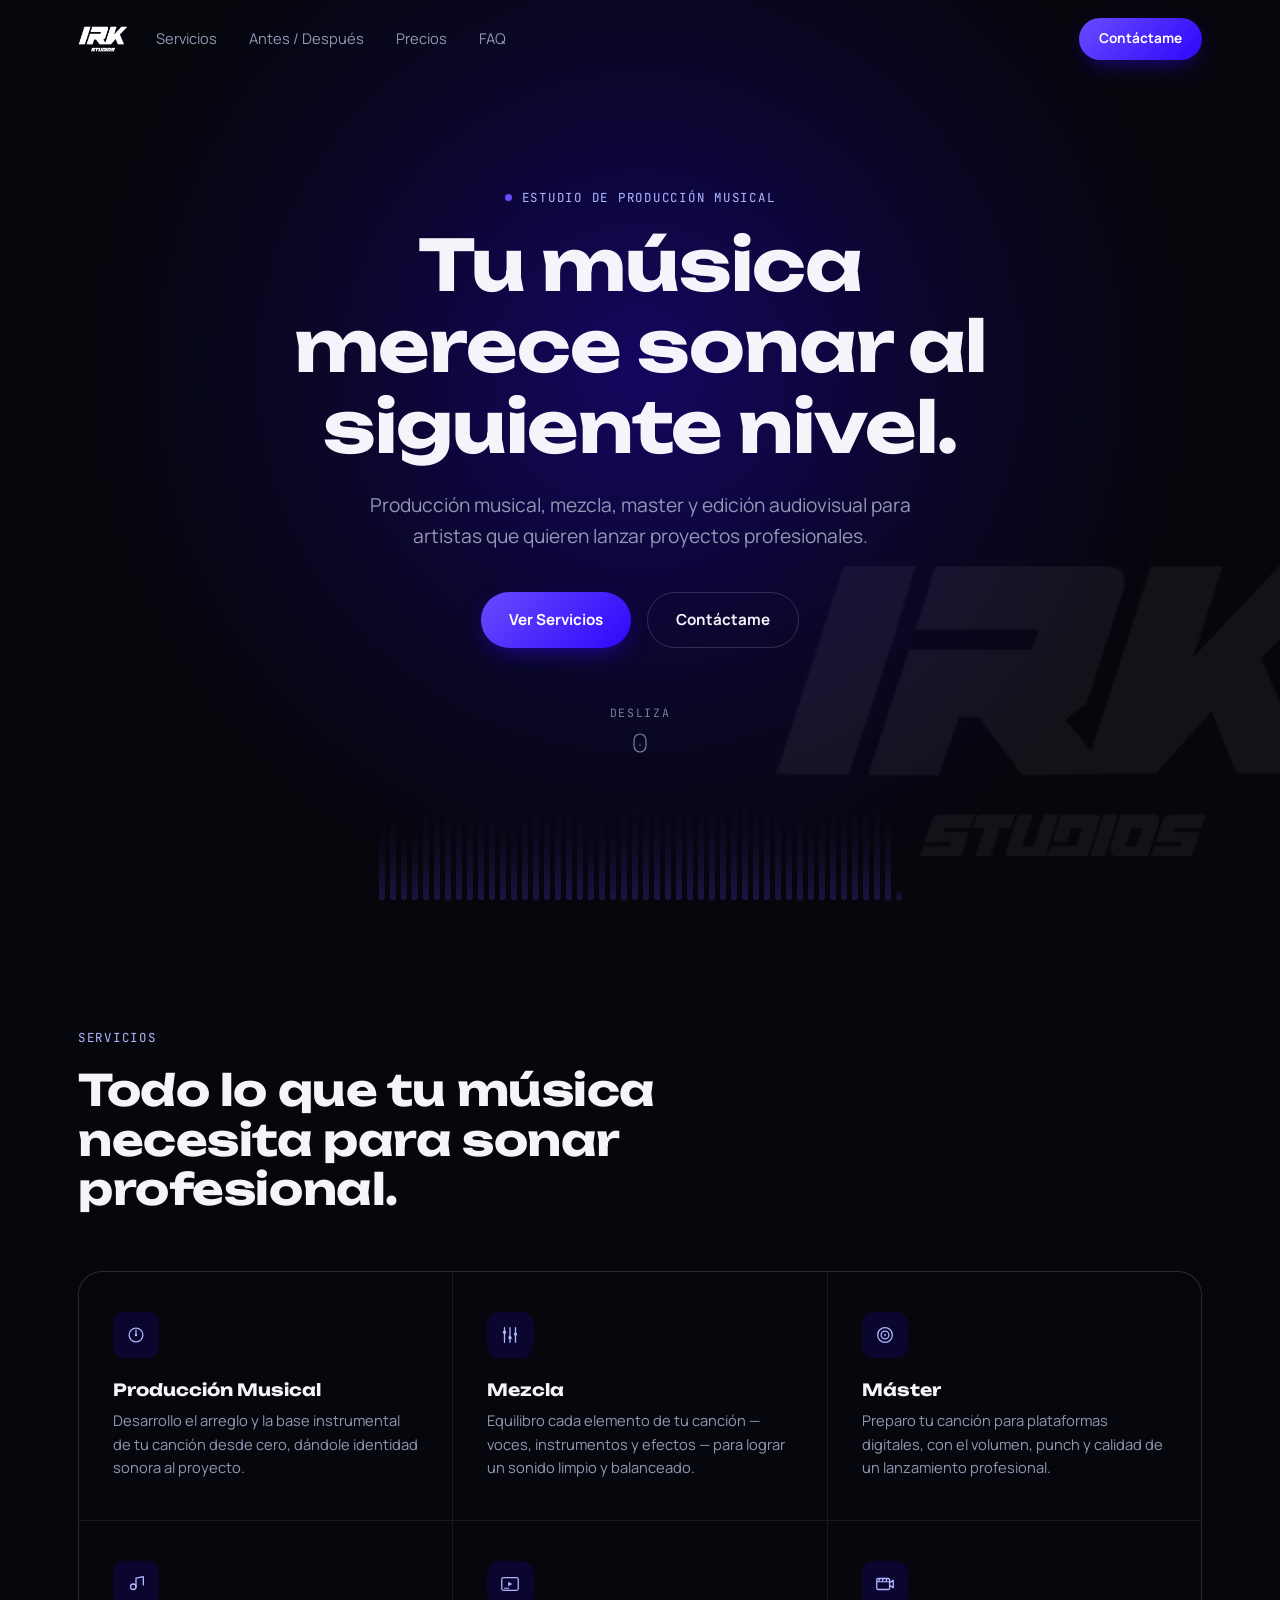
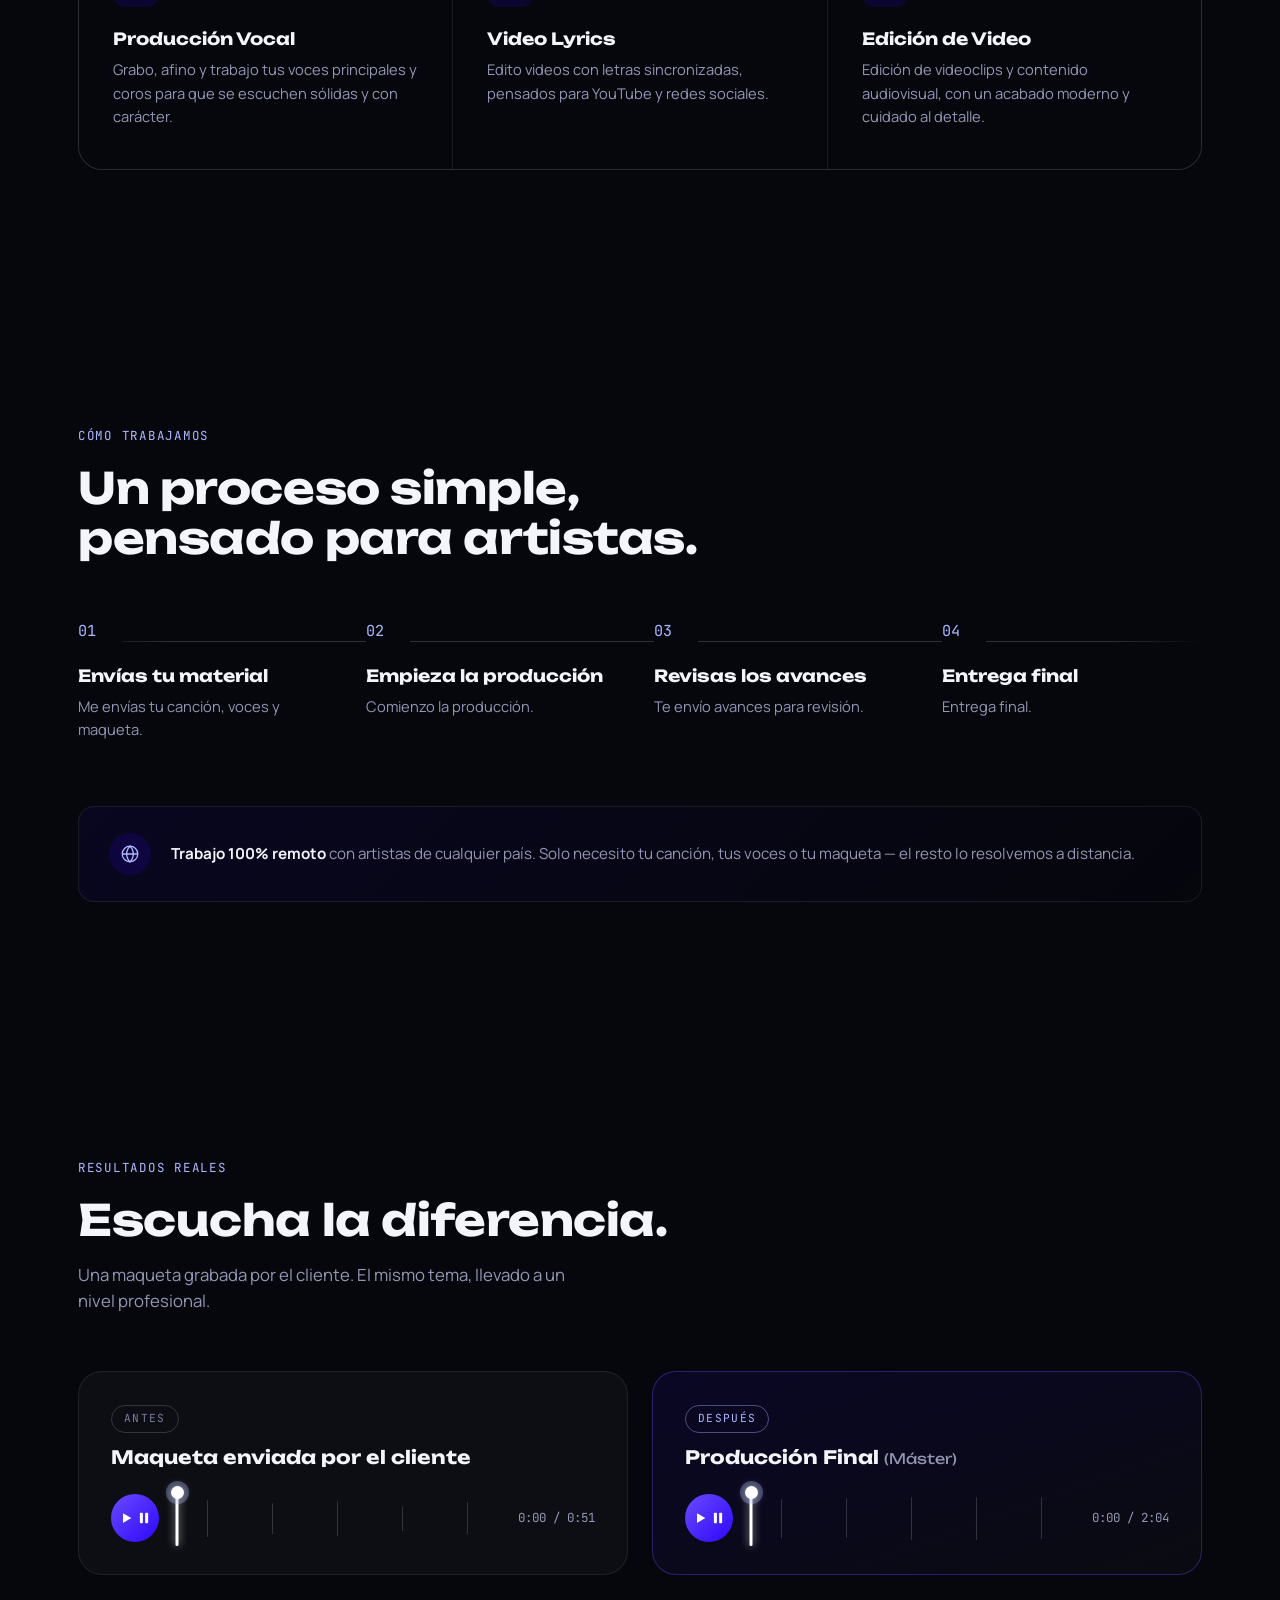
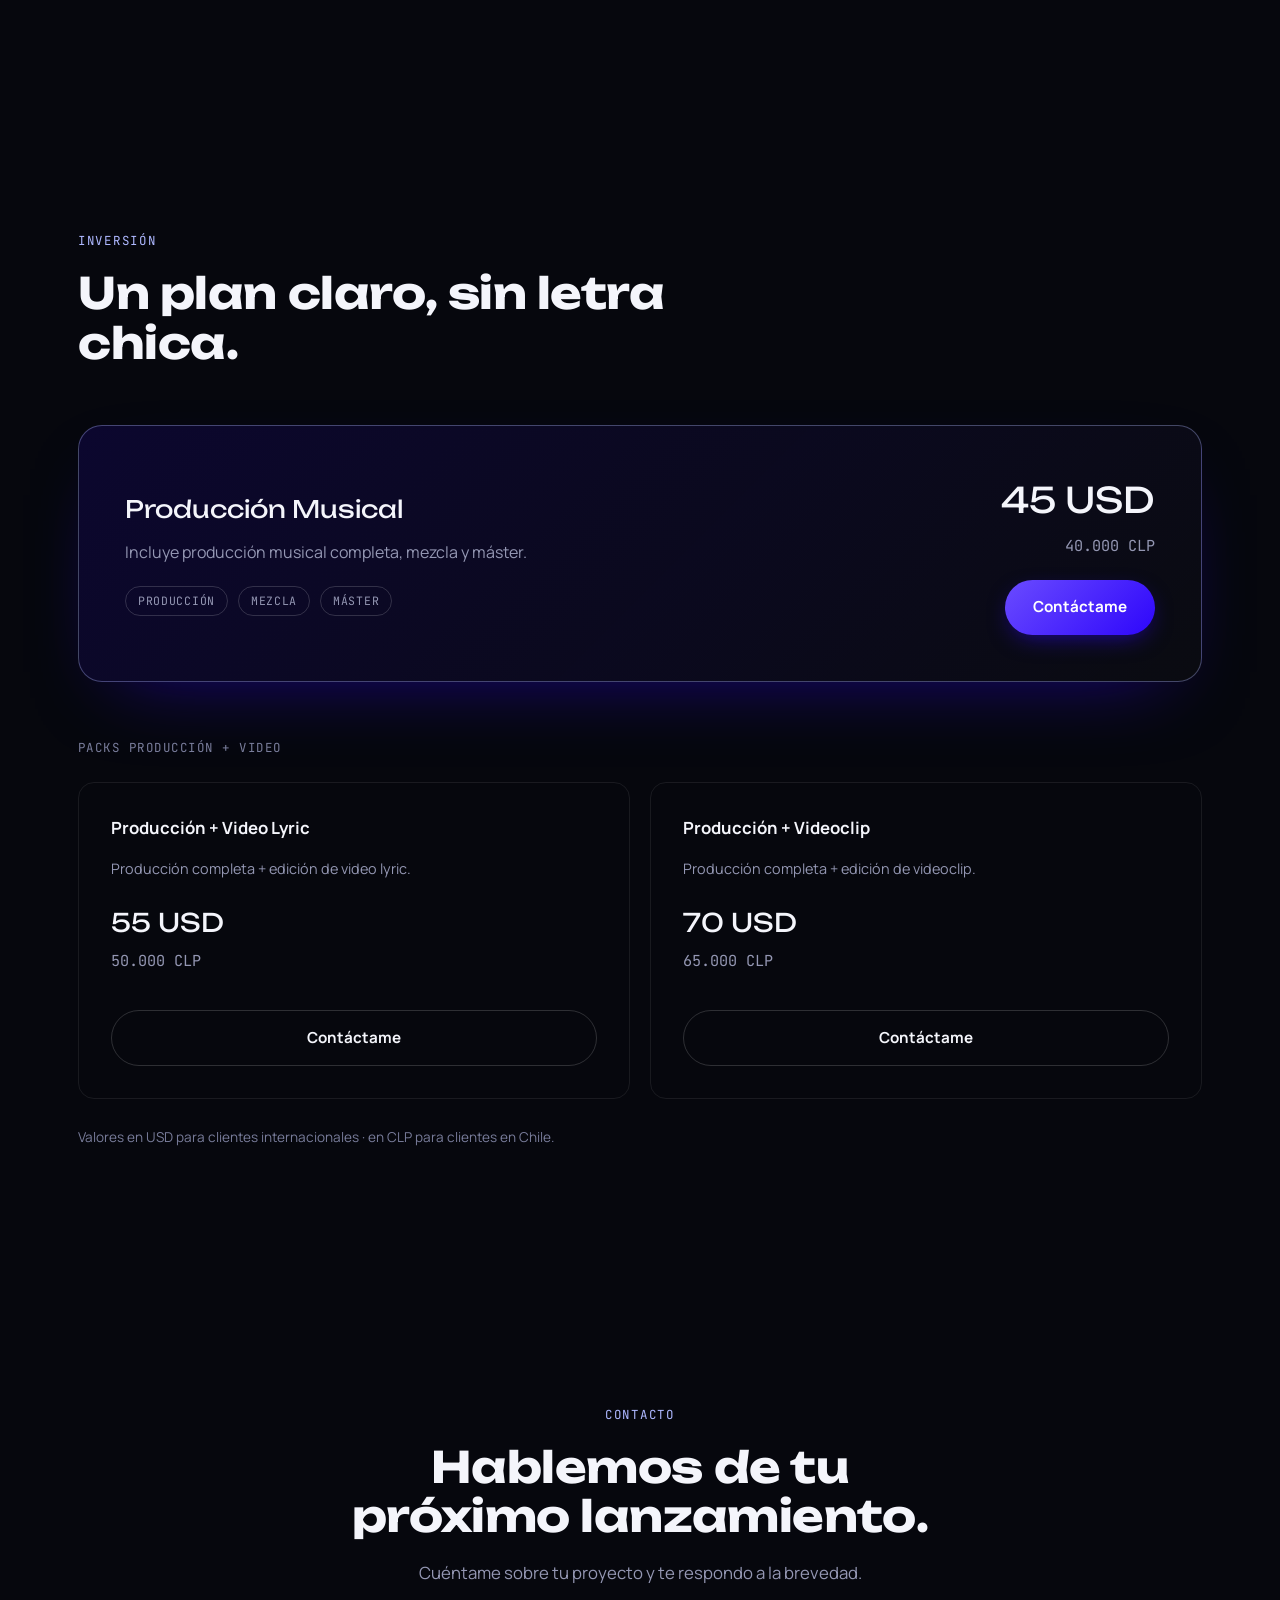
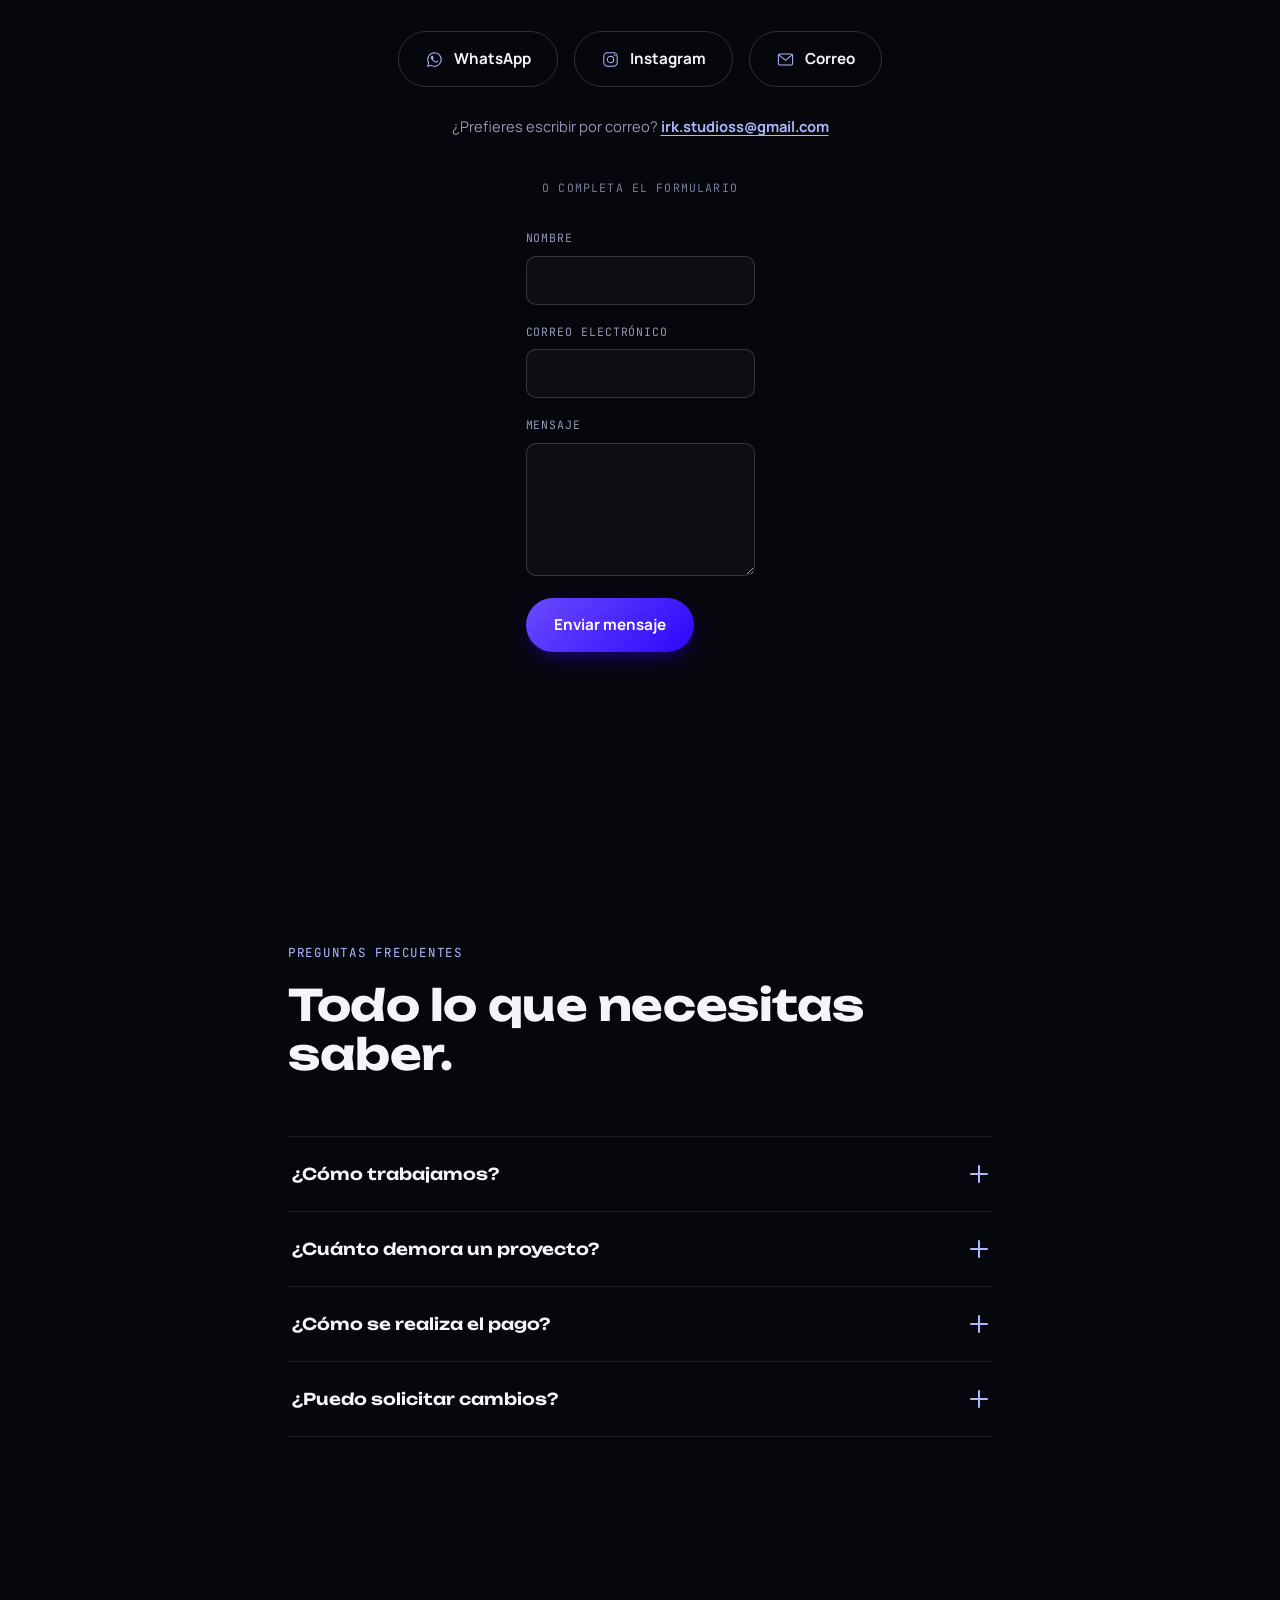
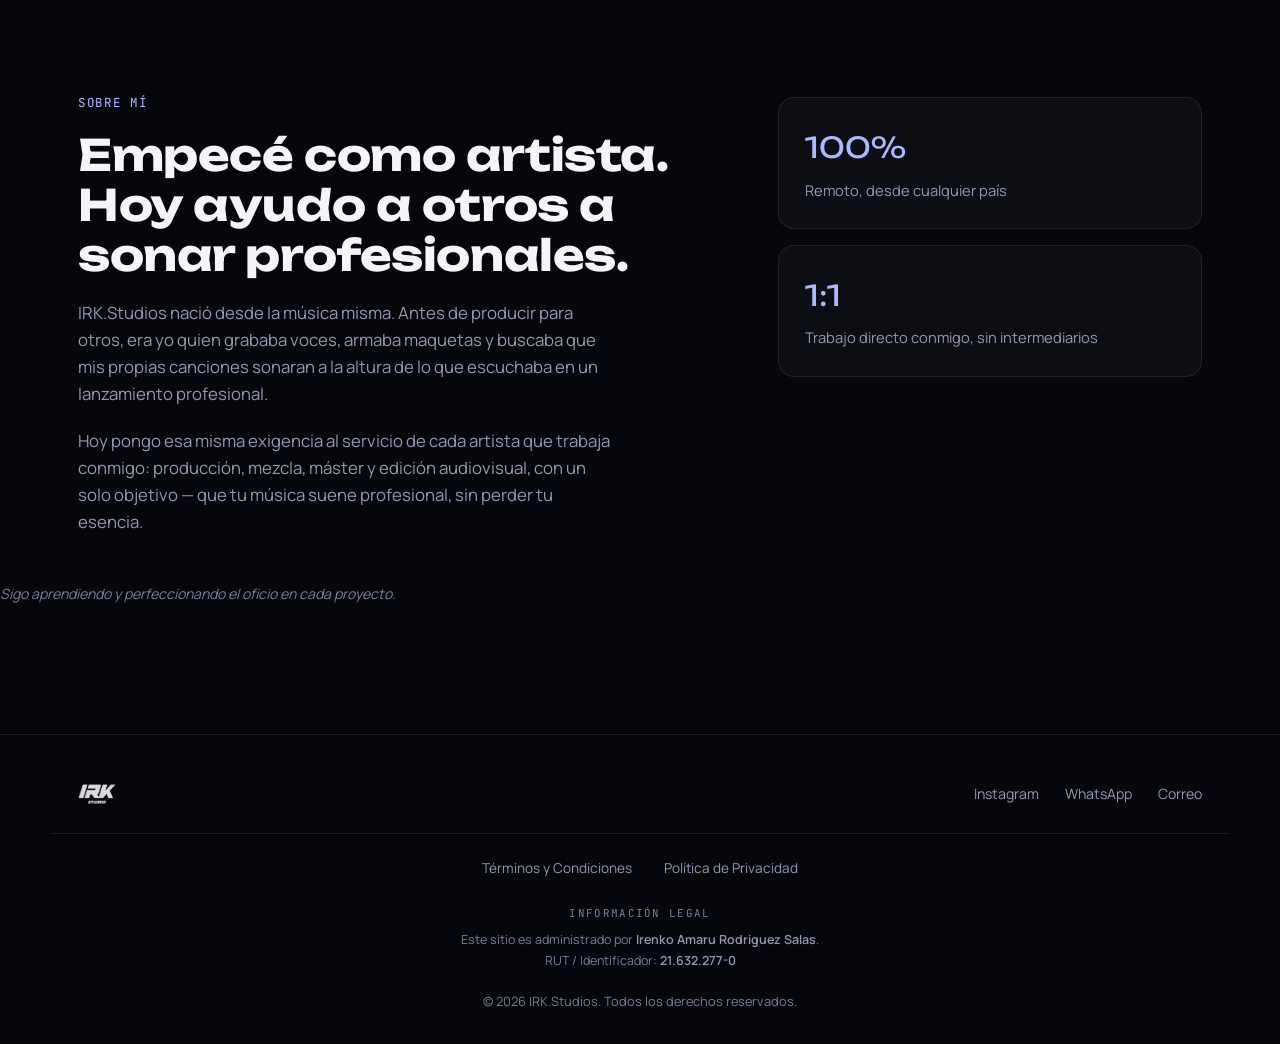
==== commit daab1bc6: "irk siteweb v5.2" ====
--- a/index.html
+++ b/index.html
@@ -478,8 +478,8 @@
     <!-- TODO: replace [NOMBRE O RAZÓN SOCIAL] and [RUT O IDENTIFICADOR] with your real business details -->
     <div class="footer__legal-info">
       <p class="footer__legal-title">Información legal</p>
-      <p>Este sitio es administrado por <strong>[NOMBRE O RAZÓN SOCIAL]</strong>.</p>
-      <p>RUT / Identificador: <strong>[RUT O IDENTIFICADOR]</strong></p>
+      <p>Este sitio es administrado por <strong>Irenko Amaru Rodriguez Salas</strong>.</p>
+      <p>RUT / Identificador: <strong>21.632.277-0</strong></p>
     </div>
 
     <p class="footer__copy">© <span id="year">2026</span> IRK.Studios. Todos los derechos reservados.</p>
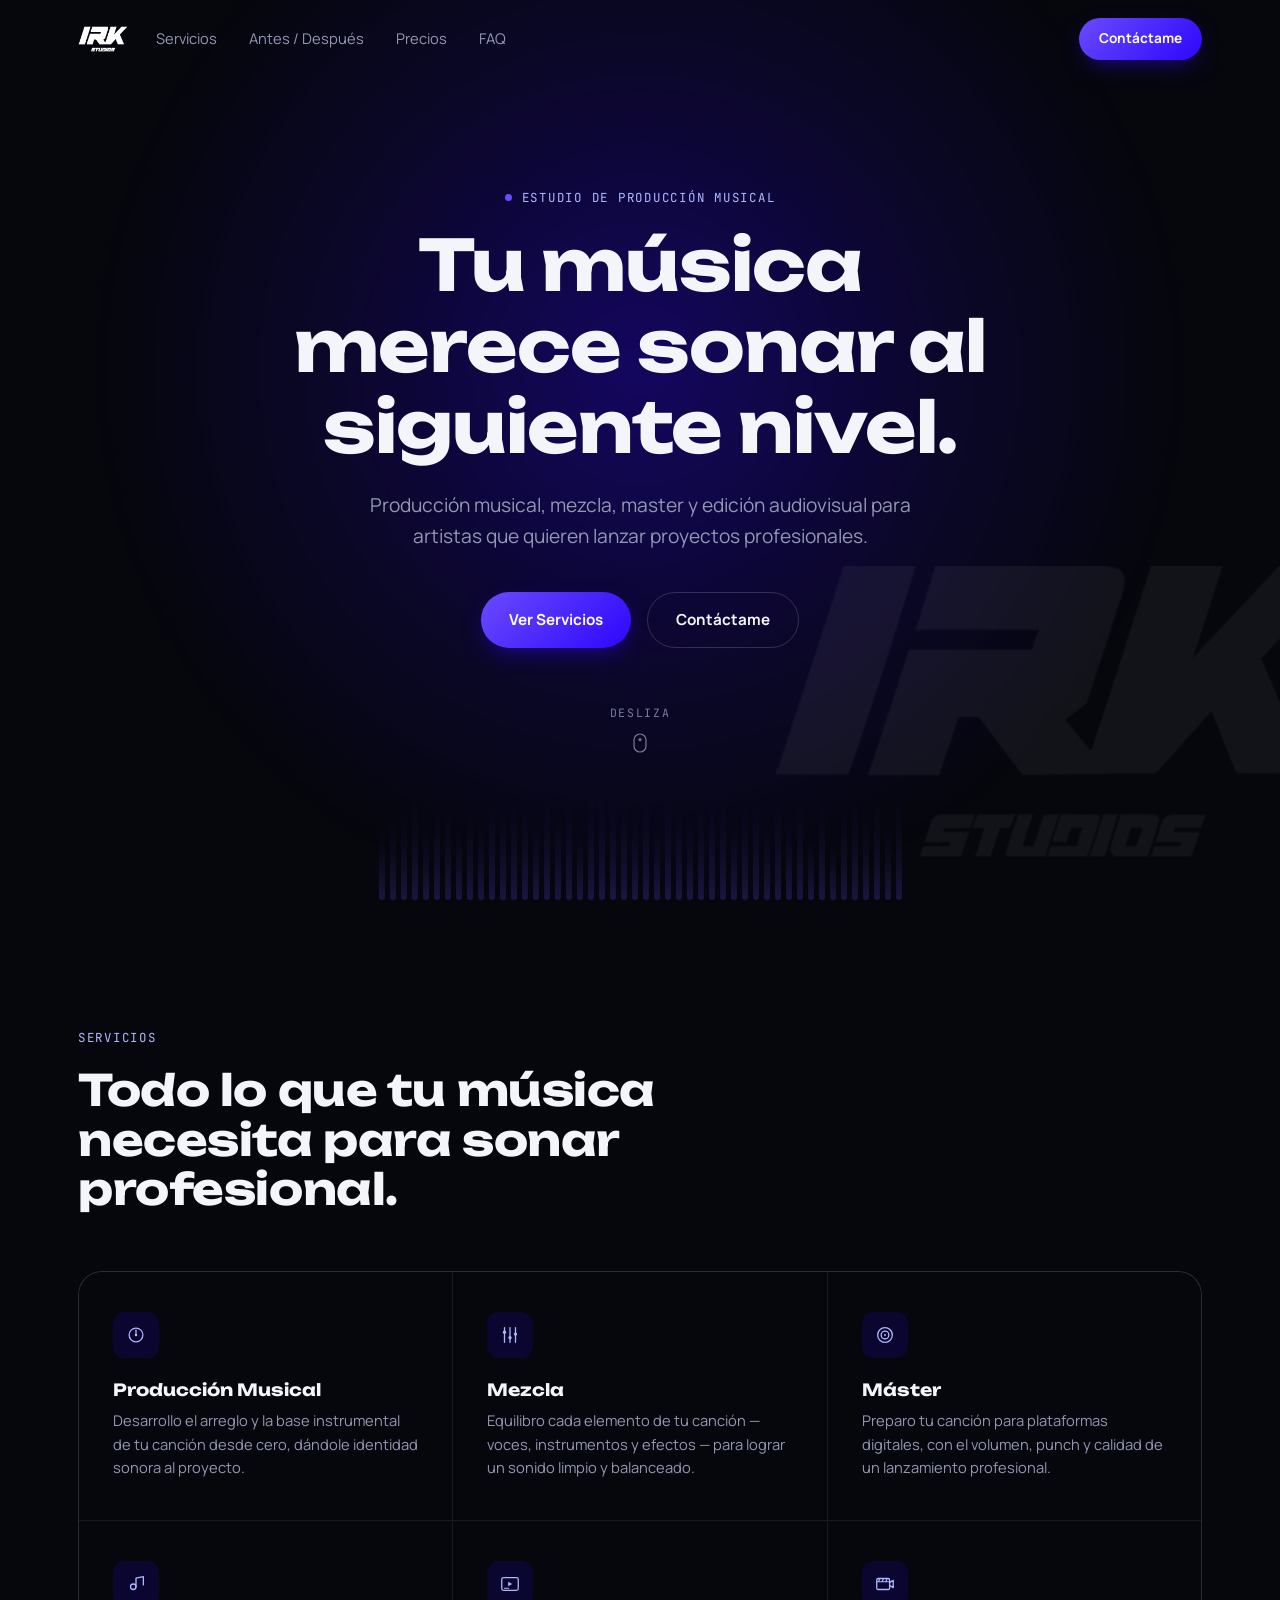
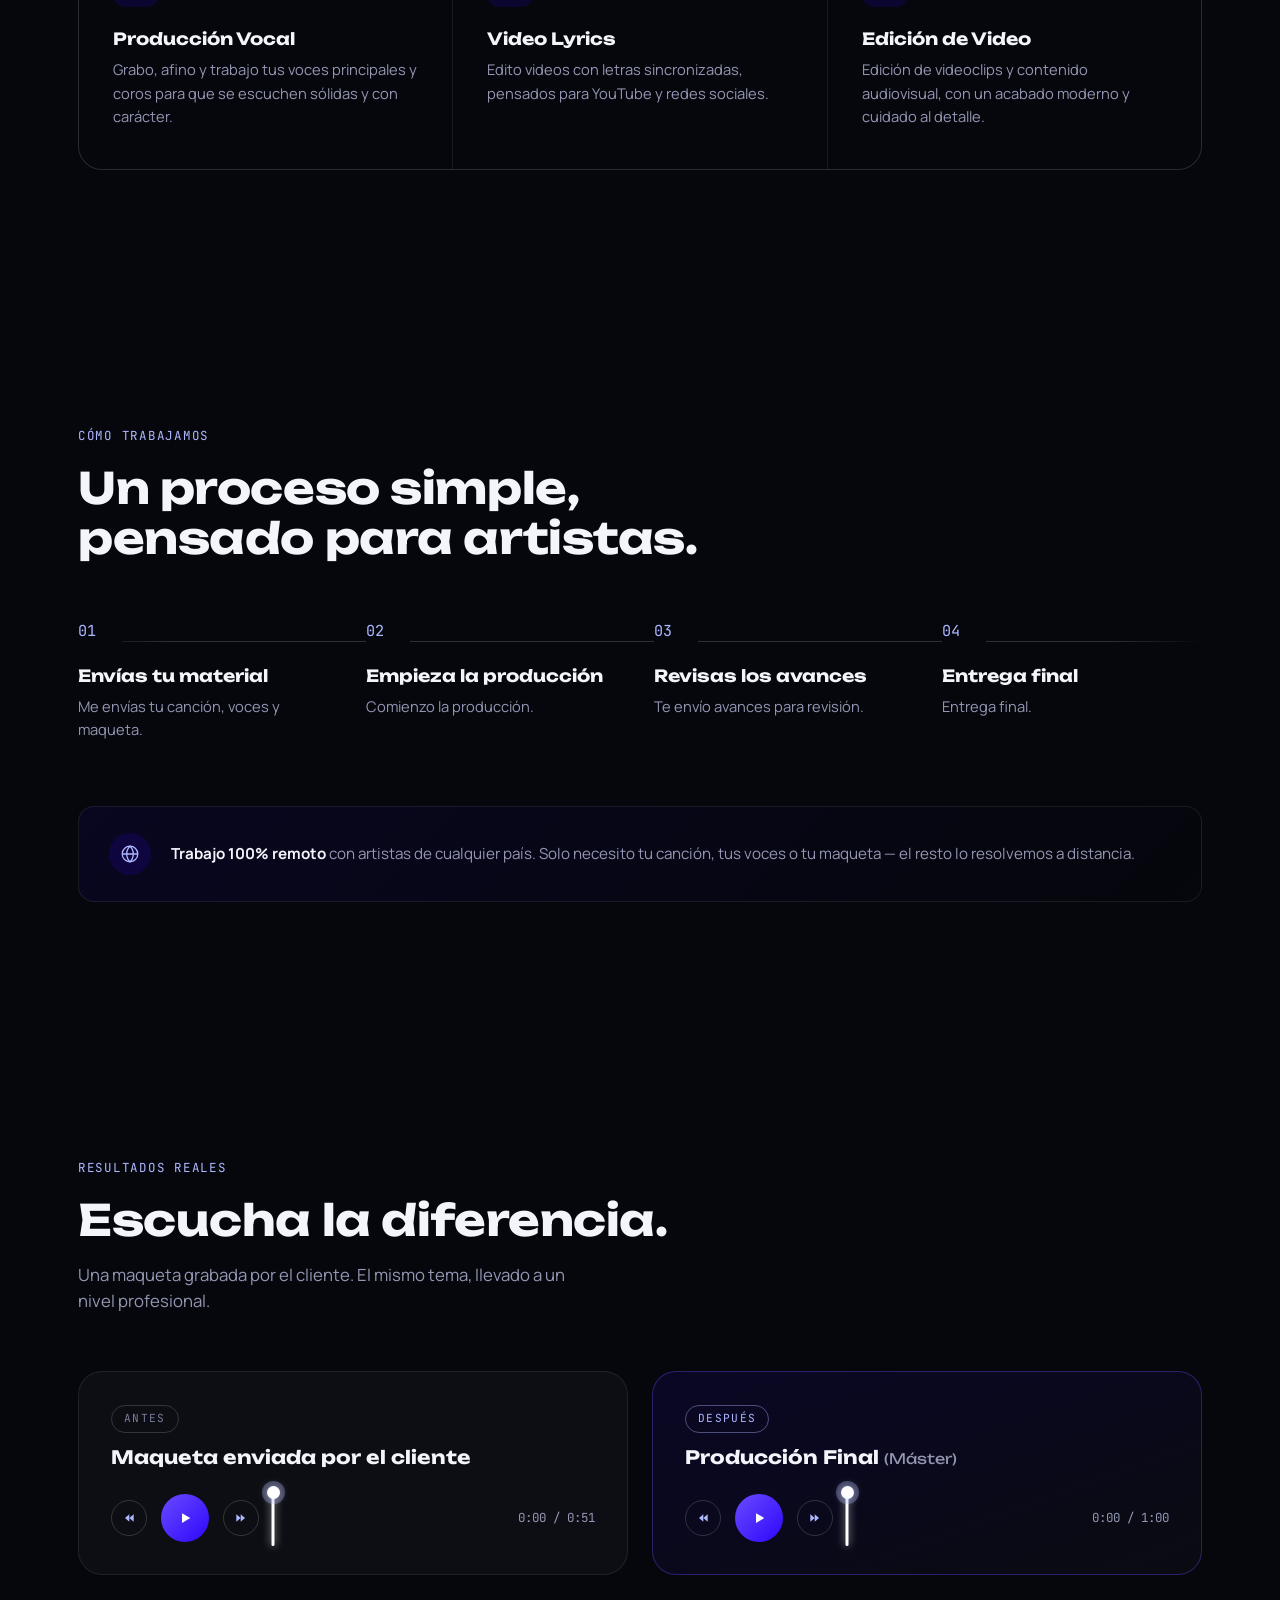
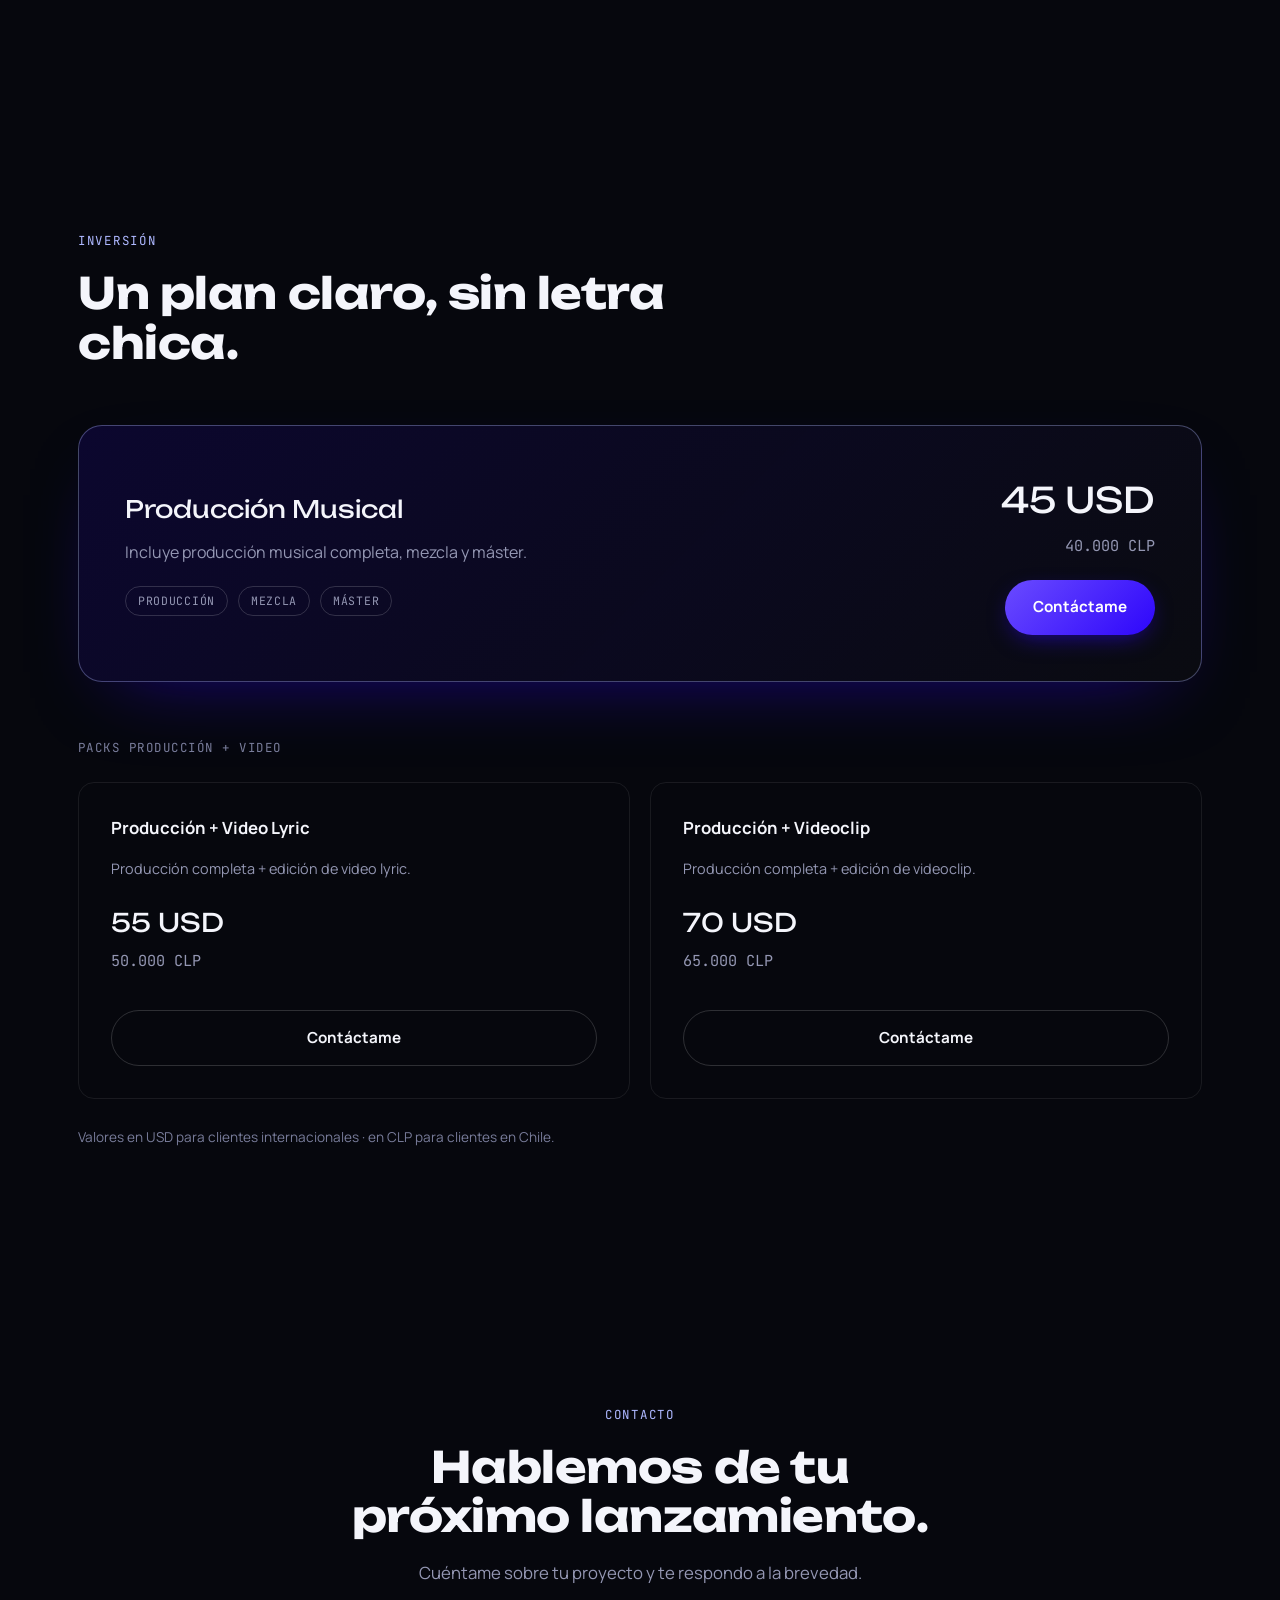
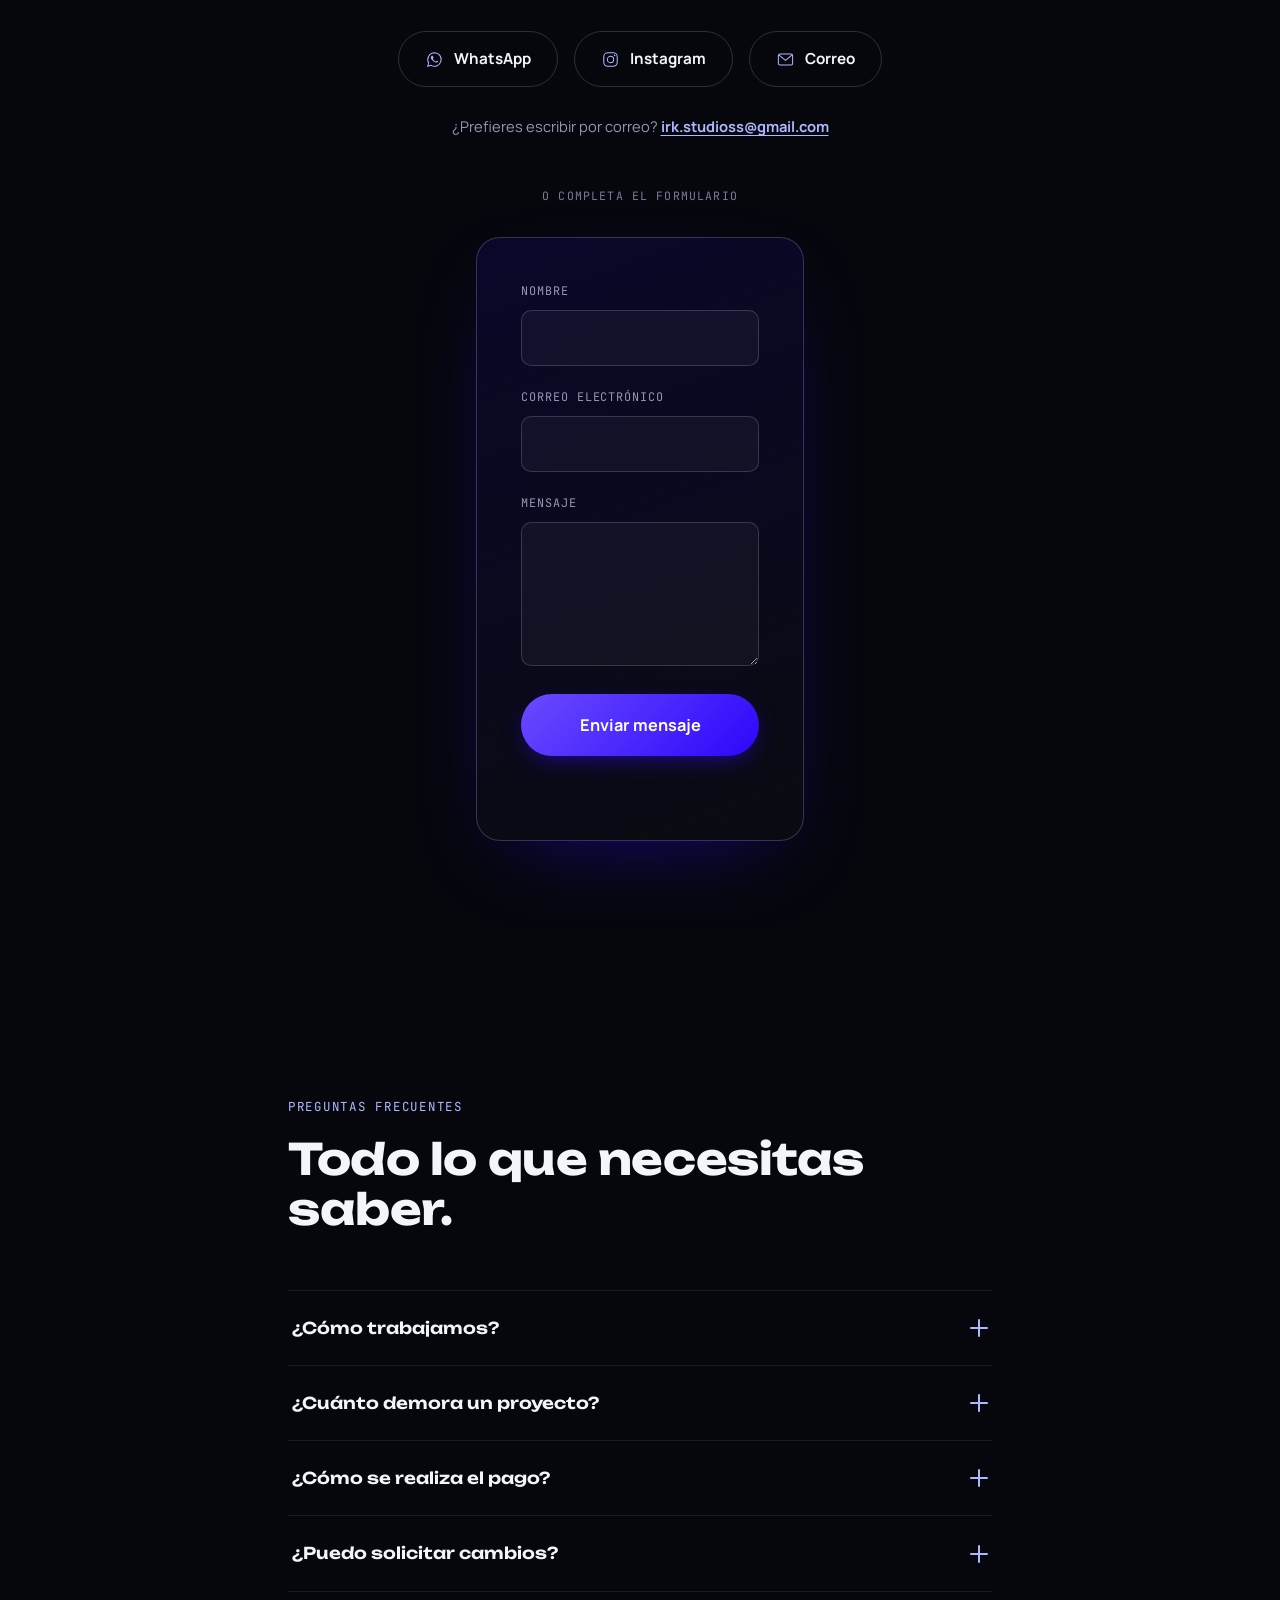
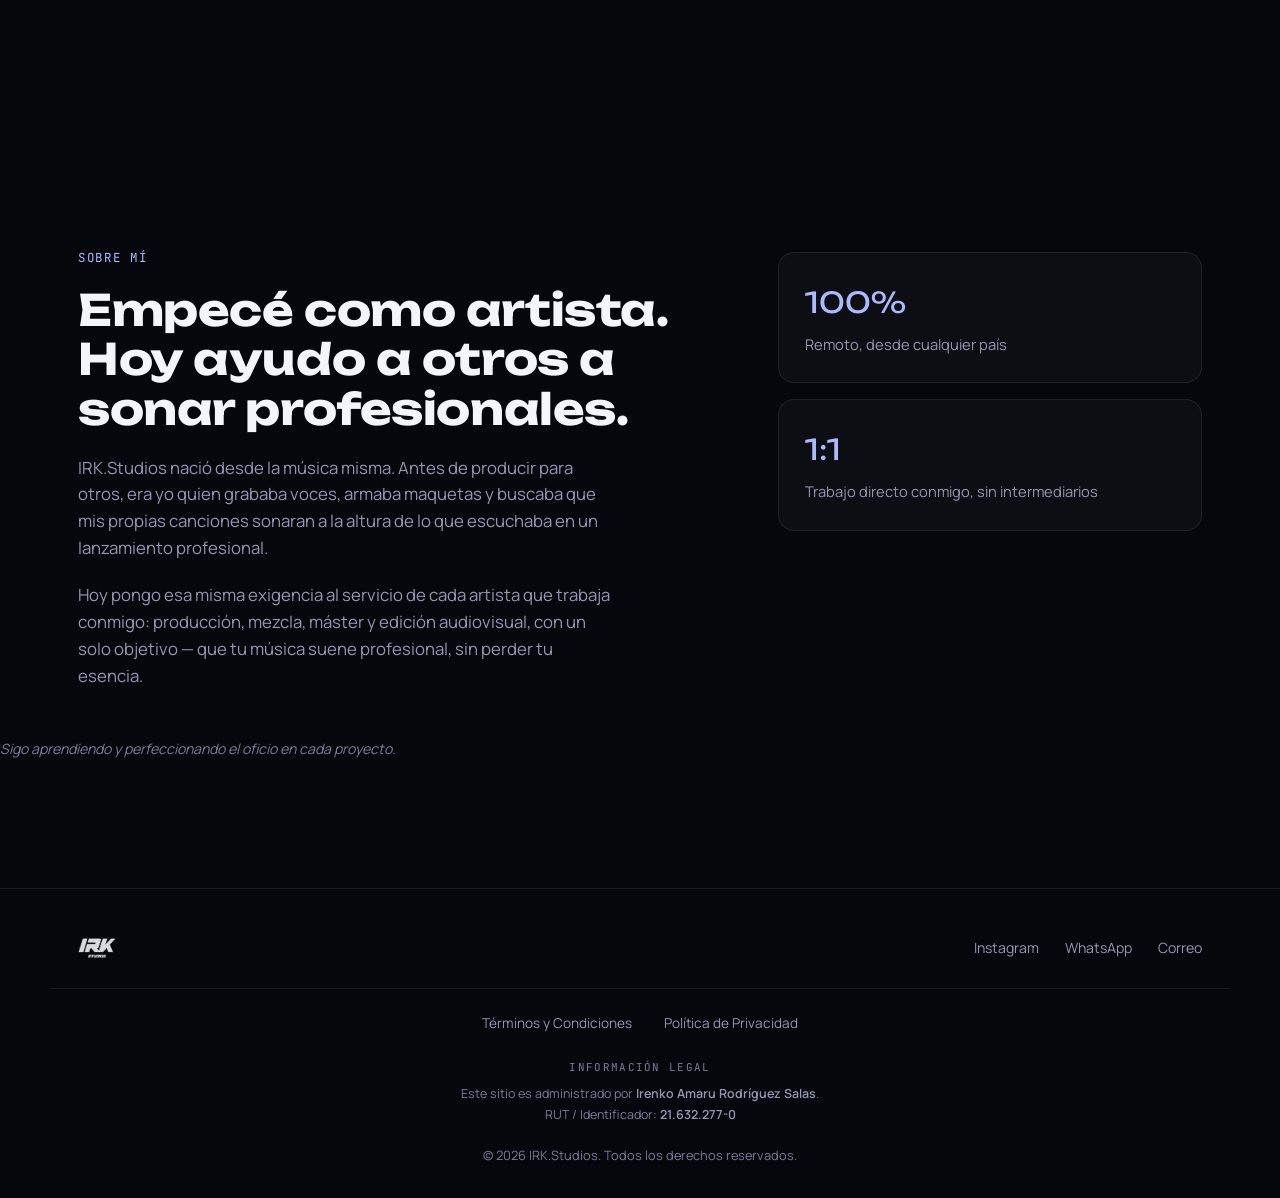
==== commit 3a8fe101: "NEW VERSION IRK SITE WEB v6" ====
--- a/index.html
+++ b/index.html
@@ -220,9 +220,15 @@
               <h3>Maqueta enviada por el cliente</h3>
             </div>
             <div class="wave-player__controls">
+              <button class="wave-skip wave-skip--back" type="button" aria-label="Retroceder 5 segundos">
+                <img src="assets/icons/skip-back.svg" alt="" width="18" height="18">
+              </button>
               <button class="wave-play" type="button" aria-label="Reproducir maqueta">
                 <img class="icon-play" src="assets/icons/play.svg" alt="" width="18" height="18">
                 <img class="icon-pause" src="assets/icons/pause.svg" alt="" width="18" height="18" hidden>
+              </button>
+              <button class="wave-skip wave-skip--forward" type="button" aria-label="Adelantar 5 segundos">
+                <img src="assets/icons/skip-forward.svg" alt="" width="18" height="18">
               </button>
               <div class="wave-track" tabindex="0" role="slider" aria-label="Progreso de audio: maqueta" aria-valuemin="0" aria-valuemax="100" aria-valuenow="0">
                 <div class="wave-visual">
@@ -242,9 +248,15 @@
               <h3>Producción Final <span class="wave-player__sub">(Máster)</span></h3>
             </div>
             <div class="wave-player__controls">
+              <button class="wave-skip wave-skip--back" type="button" aria-label="Retroceder 5 segundos">
+                <img src="assets/icons/skip-back.svg" alt="" width="18" height="18">
+              </button>
               <button class="wave-play" type="button" aria-label="Reproducir producción final">
                 <img class="icon-play" src="assets/icons/play.svg" alt="" width="18" height="18">
                 <img class="icon-pause" src="assets/icons/pause.svg" alt="" width="18" height="18" hidden>
+              </button>
+              <button class="wave-skip wave-skip--forward" type="button" aria-label="Adelantar 5 segundos">
+                <img src="assets/icons/skip-forward.svg" alt="" width="18" height="18">
               </button>
               <div class="wave-track" tabindex="0" role="slider" aria-label="Progreso de audio: producción final" aria-valuemin="0" aria-valuemax="100" aria-valuenow="0">
                 <div class="wave-visual">
@@ -342,12 +354,19 @@
           <span>o completa el formulario</span>
         </div>
 
+        <!-- FormSubmit destination: change the email address right here (both in the form's
+             action URL below) if you ever need messages to go to a different inbox. -->
         <form class="contact-form" id="contactForm" action="https://formsubmit.co/irk.studioss@gmail.com" method="POST">
           <!-- FormSubmit configuration: no backend needed. First submission triggers a one-time
-               confirmation email to irk.studioss@gmail.com that must be clicked to activate it. -->
+               confirmation email to irk.studioss@gmail.com that must be clicked to activate it.
+               Until confirmed, submissions will show the inline error message below the form. -->
           <input type="hidden" name="_subject" value="Nuevo mensaje desde el sitio de IRK.Studios">
           <input type="hidden" name="_template" value="table">
           <input type="hidden" name="_captcha" value="false">
+          <!-- TODO: replace with your real domain once the site is live (used only as a fallback
+               redirect if JavaScript is unavailable — the normal flow shows an inline message and
+               never leaves this page) -->
+          <input type="hidden" name="_next" value="https://www.irkstudios.com/gracias.html">
           <input type="text" name="_honey" class="contact-form__honey" tabindex="-1" autocomplete="off" aria-hidden="true">
 
           <div class="contact-form__row">
@@ -475,10 +494,9 @@
       <a href="privacidad.html">Política de Privacidad</a>
     </nav>
 
-    <!-- TODO: replace [NOMBRE O RAZÓN SOCIAL] and [RUT O IDENTIFICADOR] with your real business details -->
     <div class="footer__legal-info">
       <p class="footer__legal-title">Información legal</p>
-      <p>Este sitio es administrado por <strong>Irenko Amaru Rodriguez Salas</strong>.</p>
+      <p>Este sitio es administrado por <strong>Irenko Amaru Rodríguez Salas</strong>.</p>
       <p>RUT / Identificador: <strong>21.632.277-0</strong></p>
     </div>
 
--- a/style.css
+++ b/style.css
@@ -62,6 +62,7 @@
 }
 
 img { max-width: 100%; display: block; }
+[hidden] { display: none !important; }
 a { color: inherit; text-decoration: none; }
 ul, ol { margin: 0; padding: 0; list-style: none; }
 button { font: inherit; color: inherit; background: none; border: 0; cursor: pointer; padding: 0; }
@@ -98,6 +99,7 @@
 .section { padding: var(--section-pad) 0; position: relative; }
 .section__inner { max-width: var(--container); margin: 0 auto; padding: 0 28px; }
 .section__inner--narrow { max-width: 760px; }
+.section__inner--center { text-align: center; display: flex; flex-direction: column; align-items: center; }
 
 .section__head { max-width: 640px; margin-bottom: 56px; }
 .section__title { font-size: clamp(1.9rem, 3.4vw, 2.7rem); letter-spacing: -0.01em; }
@@ -121,6 +123,8 @@
   animation: pulse-dot 2.4s var(--ease) infinite;
   flex-shrink: 0;
 }
+.eyebrow--center { justify-content: center; }
+.gracias__actions { justify-content: center; margin-top: 36px; }
 @keyframes pulse-dot {
   0% { box-shadow: 0 0 0 0 rgba(106,75,255,0.55); }
   70% { box-shadow: 0 0 0 9px rgba(106,75,255,0); }
@@ -491,7 +495,17 @@
 .wave-player__head h3 { font-size: 1.15rem; }
 .wave-player__sub { color: var(--text-muted); font-weight: 400; font-size: 0.9rem; }
 
-.wave-player__controls { display: flex; align-items: center; gap: 18px; }
+.wave-player__controls { display: flex; align-items: center; gap: 14px; }
+.wave-skip {
+  flex-shrink: 0;
+  width: 36px; height: 36px;
+  border-radius: 50%;
+  border: 1px solid var(--line-strong);
+  display: flex; align-items: center; justify-content: center;
+  transition: border-color 0.25s var(--ease), background 0.25s var(--ease), transform 0.25s var(--ease);
+}
+.wave-skip:hover { border-color: var(--blue-ice); background: rgba(174,184,255,0.08); transform: scale(1.05); }
+.wave-skip img { width: 16px; height: 16px; }
 .wave-play {
   flex-shrink: 0;
   width: 48px; height: 48px;
@@ -703,8 +717,8 @@
   display: flex;
   align-items: center;
   gap: 16px;
-  max-width: 480px;
-  margin: 40px auto 0;
+  max-width: 640px;
+  margin: 48px auto 0;
   color: var(--text-faint);
   font-family: var(--font-mono);
   font-size: 0.72rem;
@@ -720,18 +734,23 @@
 }
 
 .contact-form {
-  max-width: 480px;
+  max-width: 640px;
   margin: 32px auto 0;
   text-align: left;
   display: flex;
   flex-direction: column;
-  gap: 18px;
+  gap: 22px;
+  padding: 44px;
+  border: 1px solid rgba(174, 184, 255, 0.25);
+  border-radius: var(--radius-lg);
+  background: linear-gradient(160deg, rgba(46, 6, 251, 0.12), rgba(255, 255, 255, 0.02));
+  box-shadow: 0 30px 90px -45px rgba(46, 6, 251, 0.6);
 }
 .contact-form__honey { position: absolute; left: -9999px; width: 1px; height: 1px; opacity: 0; }
-.contact-form__row { display: flex; flex-direction: column; gap: 8px; }
+.contact-form__row { display: flex; flex-direction: column; gap: 9px; }
 .contact-form__row label {
   font-family: var(--font-mono);
-  font-size: 0.72rem;
+  font-size: 0.74rem;
   letter-spacing: 0.08em;
   text-transform: uppercase;
   color: var(--text-muted);
@@ -739,32 +758,35 @@
 .contact-form__row input,
 .contact-form__row textarea {
   width: 100%;
-  background: var(--glass);
+  background: rgba(255, 255, 255, 0.04);
   border: 1px solid var(--line-strong);
   border-radius: var(--radius-sm);
-  padding: 13px 16px;
+  padding: 16px 18px;
   color: var(--text);
   font-family: var(--font-body);
-  font-size: 0.95rem;
+  font-size: 1.02rem;
   transition: border-color 0.25s var(--ease), background 0.25s var(--ease);
 }
-.contact-form__row textarea { resize: vertical; min-height: 110px; }
+.contact-form__row textarea { resize: vertical; min-height: 140px; }
 .contact-form__row input::placeholder,
 .contact-form__row textarea::placeholder { color: var(--text-faint); }
 .contact-form__row input:focus,
 .contact-form__row textarea:focus {
   outline: none;
   border-color: var(--blue-ice);
-  background: rgba(174, 184, 255, 0.05);
+  background: rgba(174, 184, 255, 0.07);
 }
 .contact-form__submit {
-  align-self: flex-start;
-  margin-top: 4px;
+  width: 100%;
+  margin-top: 6px;
+  padding-top: 18px;
+  padding-bottom: 18px;
+  font-size: 1.02rem;
 }
 .contact-form__submit:disabled { opacity: 0.65; cursor: not-allowed; transform: none; }
 .contact-form__status {
   min-height: 1.2em;
-  font-size: 0.88rem;
+  font-size: 0.92rem;
   color: var(--text-muted);
 }
 .contact-form__status--ok { color: var(--blue-ice); }
@@ -894,8 +916,11 @@
   .contact__actions { flex-direction: column; width: 100%; }
   .contact__btn { justify-content: center; }
   .wave-player { padding: 24px 20px; }
-  .wave-player__controls { gap: 12px; }
+  .wave-player__controls { gap: 8px; }
+  .wave-skip { width: 30px; height: 30px; }
+  .wave-skip img { width: 14px; height: 14px; }
   .wave-time { font-size: 0.68rem; }
   .price-card--main { padding: 30px 24px; }
   .footer__inner { flex-direction: column; text-align: center; }
-}
+  .contact-form { padding: 28px 22px; }
+}
